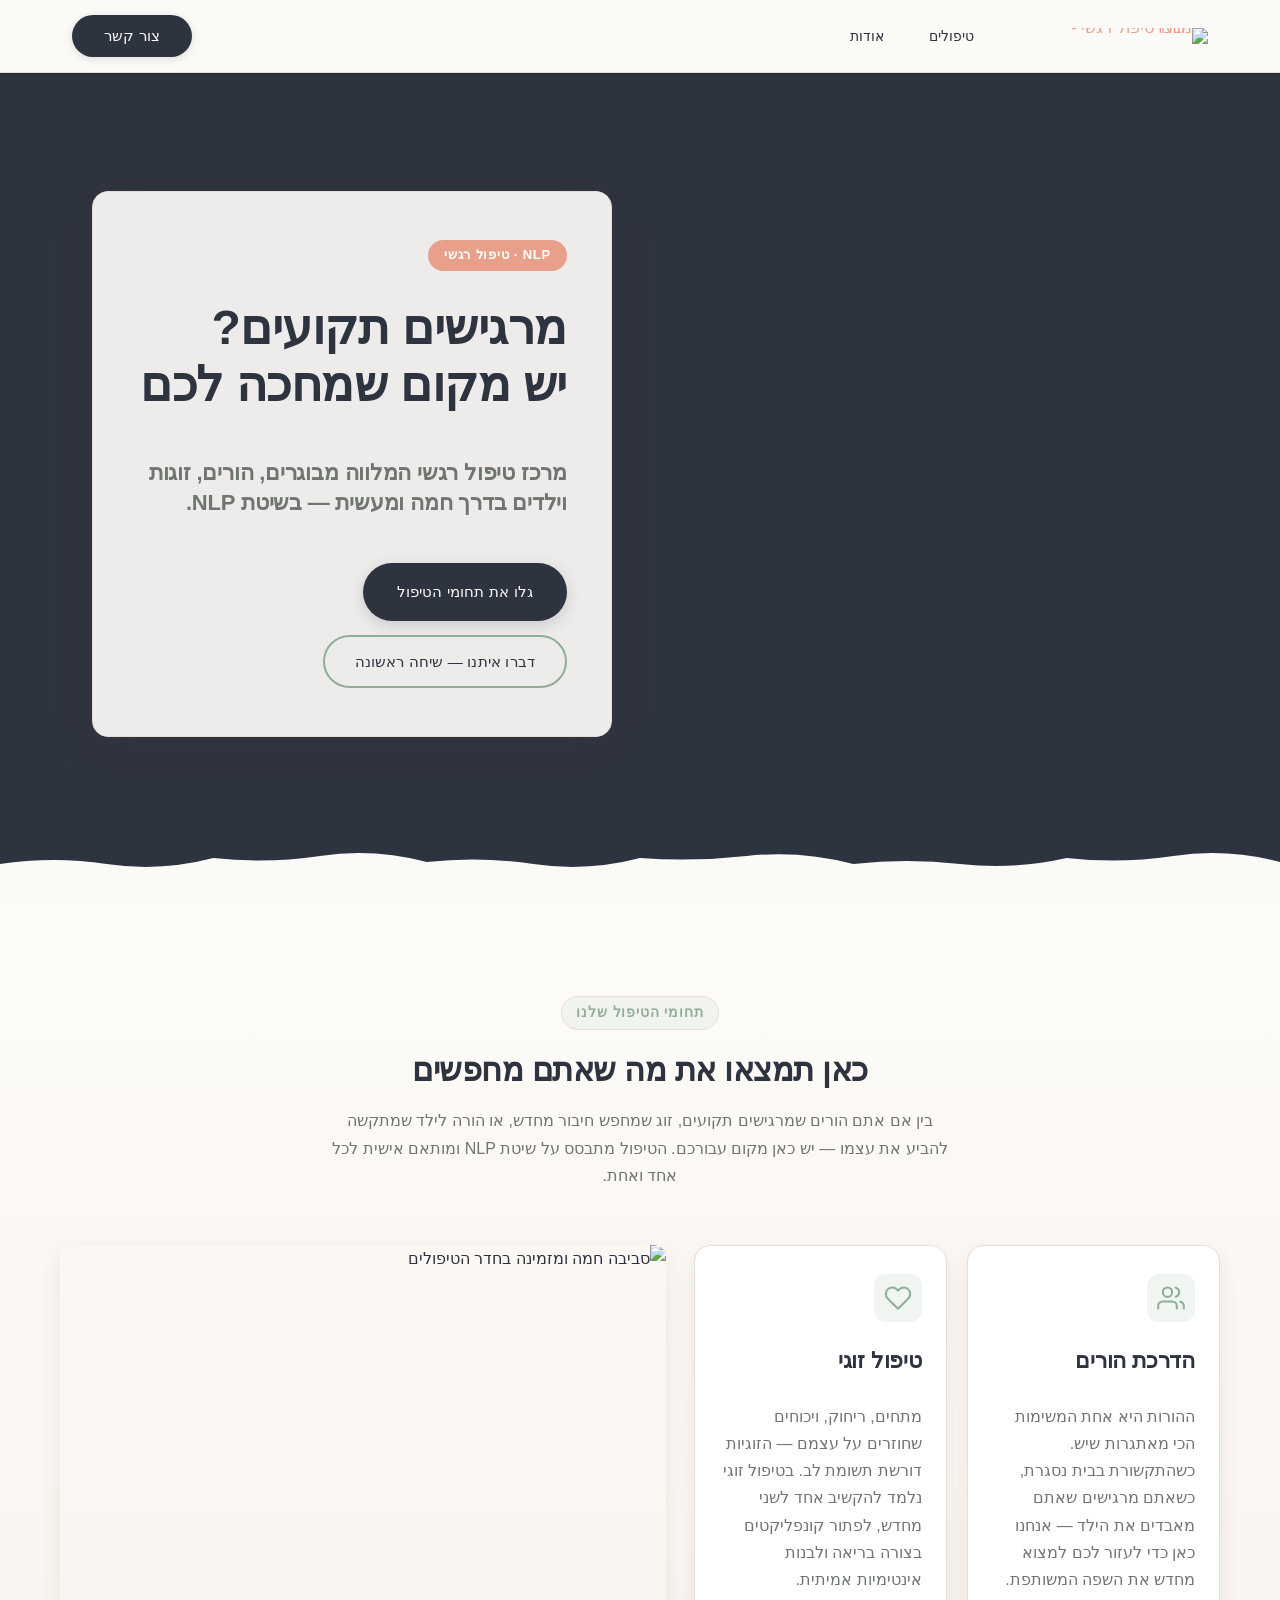
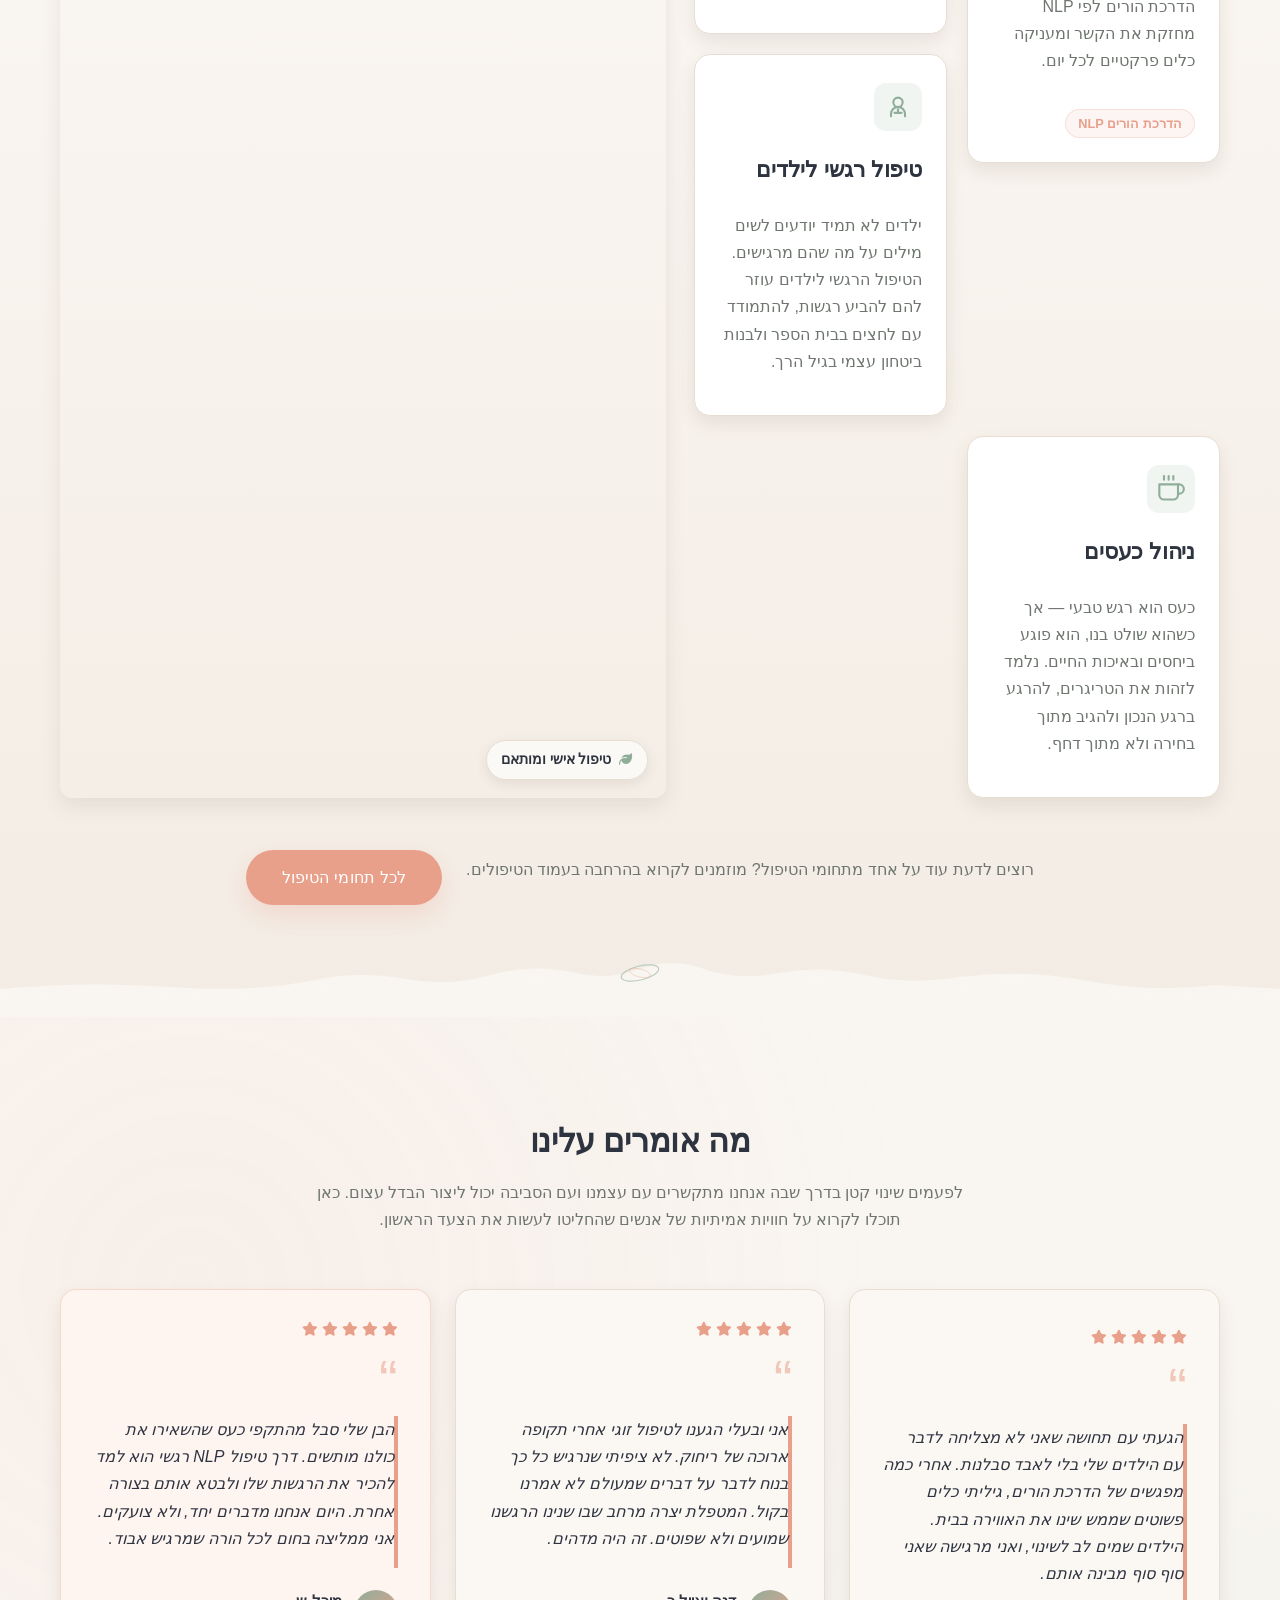
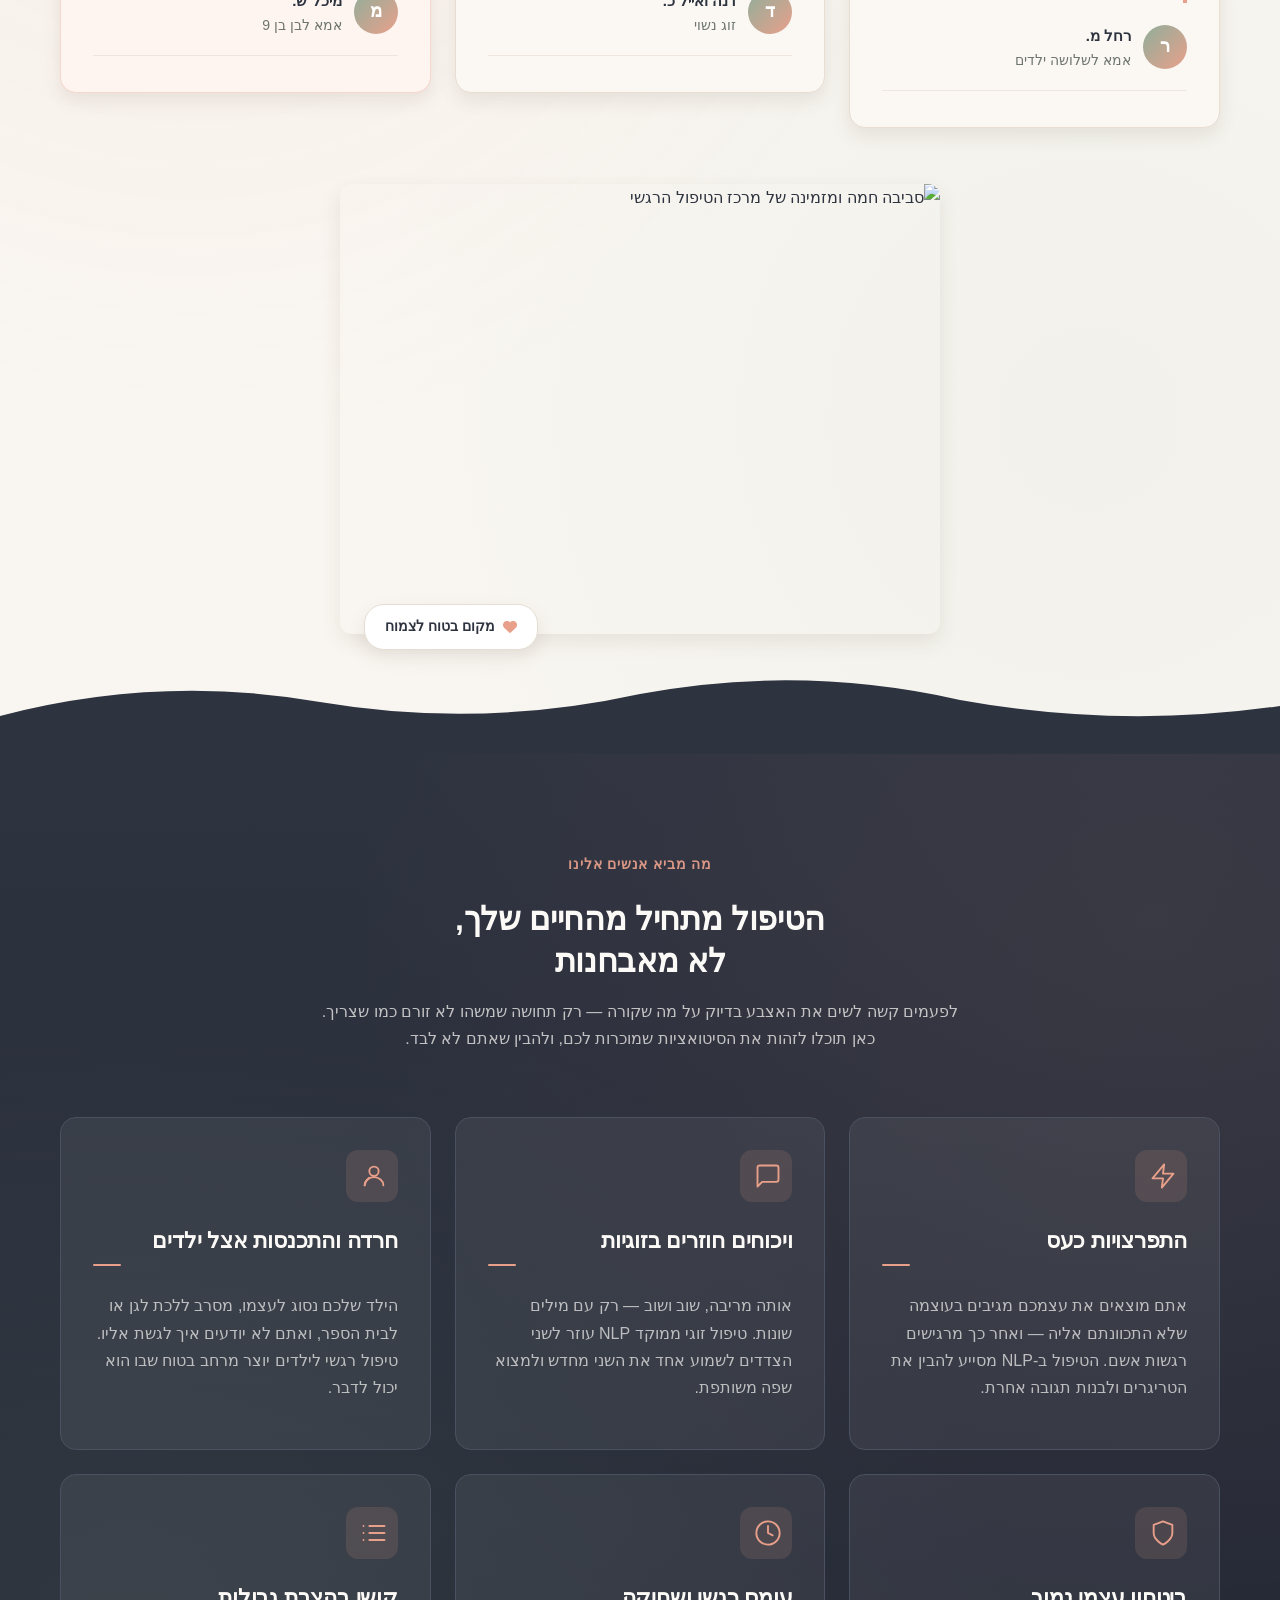
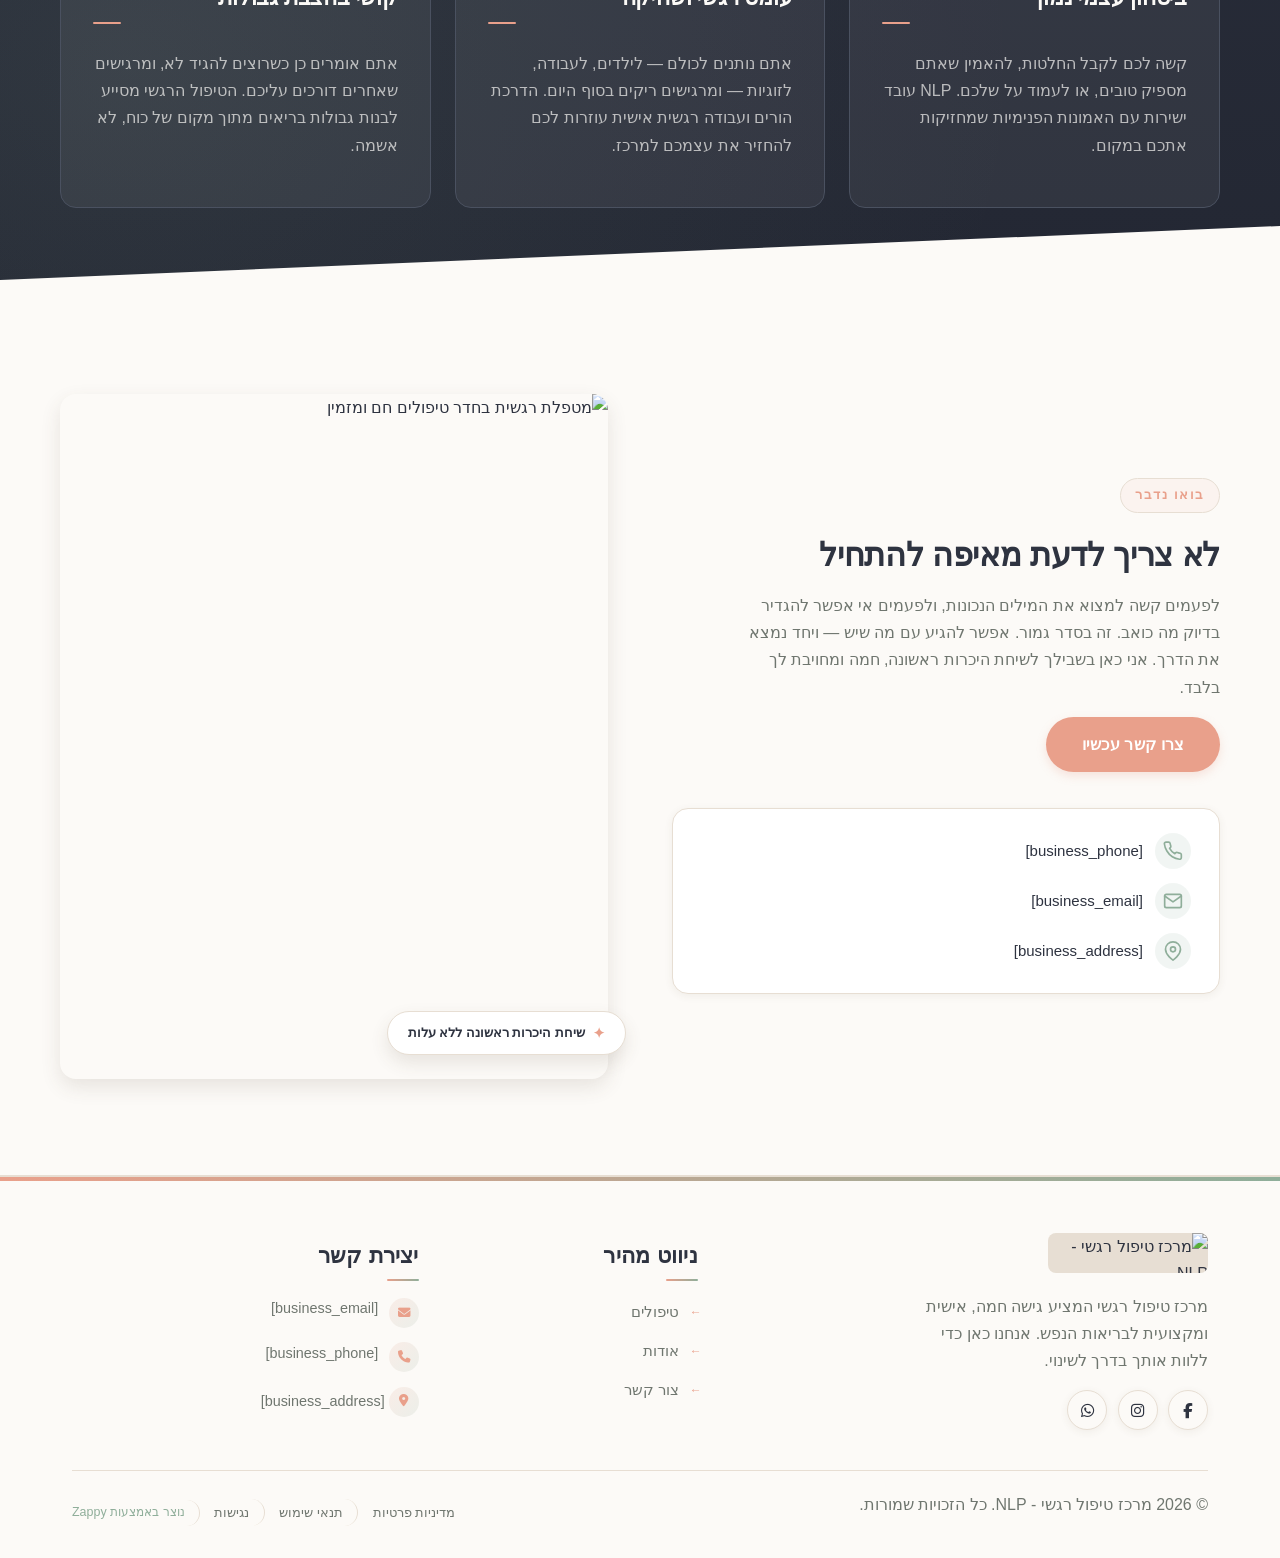
==== index.html @ 0bf0eb17 "Background sync: Progressive GitHub Sync" ====
<!DOCTYPE html>
<html lang="he" dir="rtl">
<head>
    <meta charset="UTF-8">
    <meta name="viewport" content="width=device-width, initial-scale=1.0">
    <meta name="robots" content="index, follow">
    <title>גלו שינוי אמיתי עם הדרכת הורים — מרכז טיפול רגשי - NLP</title>
    <meta name="description" content="מרכז טיפול רגשי חם ותומך המתמחה ב-NLP. הדרכת הורים, טיפול זוגי, טיפול רגשי לילדים וניהול כעסים — במקום בטוח שבו השינוי מתחיל. קבעו פגישה היום.">
    <meta name="keywords" content="הדרכת הורים, טיפול NLP רגשי, מטפלת רגשית, טיפול רגשי לילדים, בריאות הנפש">
    
    <!-- Favicons -->
    <link rel="icon" type="image/x-icon" href="/assets/favicon.ico">
    <link rel="icon" type="image/png" sizes="16x16" href="/assets/favicon-16x16.png">
    <link rel="icon" type="image/png" sizes="32x32" href="/assets/favicon-32x32.png">
    <link rel="icon" type="image/png" sizes="48x48" href="/assets/favicon-48x48.png">
    <link rel="icon" type="image/png" sizes="192x192" href="/assets/favicon-192x192.png">
    <link rel="icon" type="image/png" sizes="512x512" href="/assets/favicon-512x512.png">
    <link rel="apple-touch-icon" href="/assets/apple-touch-icon.png">
    <!-- Zappy Analytics -->
<script>
(function() {
  'use strict';
  
  // Configuration
  var config = {
    websiteId: '4244375e-86ba-476b-a418-af18abb4c16c',
    apiUrl: 'https://api.zappy5.com/api/analytics/track',
    sessionDuration: 30 * 60 * 1000, // 30 minutes
    visitorDuration: 30 * 24 * 60 * 60 * 1000, // 30 days
    trackPageViews: true,
    trackClicks: true,
    trackFormSubmissions: true
  };
  
  // Generate or retrieve persistent visitor ID (30 days)
  function getVisitorId() {
    var visitorKey = 'zappy_visitor_' + config.websiteId;
    var visitor = null;
    
    try {
      visitor = localStorage.getItem(visitorKey);
      if (visitor) {
        var visitorData = JSON.parse(visitor);
        var now = Date.now();
        
        // Check if visitor ID is still valid (30 days)
        if (now - visitorData.created < config.visitorDuration) {
          // Update last seen timestamp
          visitorData.lastSeen = now;
          localStorage.setItem(visitorKey, JSON.stringify(visitorData));
          return visitorData.id;
        }
      }
    } catch (e) {
      console.warn('Zappy Analytics: LocalStorage not available');
    }
    
    // Generate new visitor ID
    var newVisitorId = 'zv_' + Date.now() + '_' + Math.random().toString(36).substr(2, 9);
    
    try {
      localStorage.setItem(visitorKey, JSON.stringify({
        id: newVisitorId,
        created: Date.now(),
        lastSeen: Date.now()
      }));
    } catch (e) {
      // Continue without local storage
    }
    
    return newVisitorId;
  }
  
  // Generate or retrieve session ID (30 minutes)
  function getSessionId() {
    var sessionKey = 'zappy_session_' + config.websiteId;
    var session = null;
    
    try {
      session = sessionStorage.getItem(sessionKey);
      if (session) {
        var sessionData = JSON.parse(session);
        var now = Date.now();
        
        // Check if session is still valid
        if (now - sessionData.timestamp < config.sessionDuration) {
          // Update timestamp
          sessionData.timestamp = now;
          sessionStorage.setItem(sessionKey, JSON.stringify(sessionData));
          return sessionData.id;
        }
      }
    } catch (e) {
      console.warn('Zappy Analytics: SessionStorage not available');
    }
    
    // Generate new session ID
    var newSessionId = 'zs_' + Date.now() + '_' + Math.random().toString(36).substr(2, 9);
    
    try {
      sessionStorage.setItem(sessionKey, JSON.stringify({
        id: newSessionId,
        timestamp: Date.now()
      }));
    } catch (e) {
      // Continue without session storage
    }
    
    return newSessionId;
  }
  
  var visitorId = getVisitorId();
  var sessionId = getSessionId();
  
  // Track an event
  function trackEvent(eventType, data) {
    data = data || {};
    
    var eventData = {
      website_id: config.websiteId,
      event_type: eventType,
      page_path: window.location.pathname,
      referrer: document.referrer || 'direct',
      visitor_id: visitorId,
      session_id: sessionId,
      metadata: data
    };
    
    // Use sendBeacon if available (better for page unload events)
    if (navigator.sendBeacon) {
      var blob = new Blob([JSON.stringify(eventData)], { type: 'application/json' });
      navigator.sendBeacon(config.apiUrl, blob);
    } else {
      // Fallback to fetch
      fetch(config.apiUrl, {
        method: 'POST',
        headers: {
          'Content-Type': 'application/json'
        },
        body: JSON.stringify(eventData),
        keepalive: true
      }).catch(function(error) {
        console.warn('Zappy Analytics: Failed to track event', error);
      });
    }
  }
  
  // Track page view
  if (config.trackPageViews) {
    trackEvent('pageview', {
      title: document.title,
      url: window.location.href
    });
  }
  
  // Track clicks on important elements
  if (config.trackClicks) {
    document.addEventListener('click', function(e) {
      var target = e.target;
      
      // Track button clicks (counted as actions)
      if (target.tagName === 'BUTTON' || target.closest('button')) {
        var button = target.tagName === 'BUTTON' ? target : target.closest('button');
        trackEvent('click', {
          element: 'button',
          text: button.textContent.trim().substring(0, 100),
          id: button.id || null,
          class: button.className || null
        });
      }
      
      // Track link clicks (navigation - not counted as actions)
      else if (target.tagName === 'A' || target.closest('a')) {
        var link = target.tagName === 'A' ? target : target.closest('a');
        trackEvent('navigation', {
          element: 'link',
          text: link.textContent.trim().substring(0, 100),
          href: link.href,
          external: link.hostname !== window.location.hostname
        });
      }
    }, true);
  }
  
  // Track form submissions
  if (config.trackFormSubmissions) {
    document.addEventListener('submit', function(e) {
      var form = e.target;
      
      trackEvent('form_submit', {
        form_id: form.id || null,
        form_name: form.name || null,
        form_action: form.action || null,
        form_method: form.method || 'GET'
      });
    }, true);
  }
  
  // Track time on page (send on page unload)
  var pageLoadTime = Date.now();
  
  window.addEventListener('beforeunload', function() {
    var timeOnPage = Math.floor((Date.now() - pageLoadTime) / 1000); // in seconds
    
    trackEvent('page_unload', {
      time_on_page: timeOnPage,
      page_path: window.location.pathname
    });
  });
  
  // Expose tracking function globally for custom events
  window.zappyAnalytics = {
    track: trackEvent,
    getVisitorId: function() { return visitorId; },
    getSessionId: function() { return sessionId; }
  };
  
})();
</script>
<!-- End Zappy Analytics -->
    <meta property="og:title" content="גלו שינוי אמיתי עם הדרכת הורים — מרכז טיפול רגשי - NLP">
  <meta property="og:description" content="מרכז טיפול רגשי חם ותומך המתמחה ב-NLP. הדרכת הורים, טיפול זוגי, טיפול רגשי לילדים וניהול כעסים — במקום בטוח שבו השינוי מתחיל. קבעו פגישה היום.">
  <meta property="og:type" content="website">
  <meta property="og:locale" content="he_IL">
  
  <meta name="twitter:card" content="summary_large_image">
  <meta name="twitter:title" content="גלו שינוי אמיתי עם הדרכת הורים — מרכז טיפול רגשי - NLP">
  <meta name="twitter:description" content="מרכז טיפול רגשי חם ותומך המתמחה ב-NLP. הדרכת הורים, טיפול זוגי, טיפול רגשי לילדים וניהול כעסים — במקום בטוח שבו השינוי מתחיל. קבעו פגישה היום.">
  
  <link rel="stylesheet" href="https://cdnjs.cloudflare.com/ajax/libs/font-awesome/6.4.0/css/all.min.css">

    <!-- Favicons -->
    <link rel="icon" type="image/x-icon" href="/assets/favicon.ico">
    <link rel="icon" type="image/png" sizes="16x16" href="/assets/favicon-16x16.png">
    <link rel="icon" type="image/png" sizes="32x32" href="/assets/favicon-32x32.png">
    <link rel="icon" type="image/png" sizes="48x48" href="/assets/favicon-48x48.png">
    <link rel="icon" type="image/png" sizes="192x192" href="/assets/favicon-192x192.png">
    <link rel="icon" type="image/png" sizes="512x512" href="/assets/favicon-512x512.png">
    <link rel="apple-touch-icon" href="/assets/apple-touch-icon.png">
    <!-- Cookie Consent -->
    <link rel="stylesheet" href="https://cdn.jsdelivr.net/npm/vanilla-cookieconsent@3/dist/cookieconsent.css">
    <script src="https://cdn.jsdelivr.net/npm/vanilla-cookieconsent@3/dist/cookieconsent.umd.js"></script>
    <!-- Mickidum Accessibility Toolbar -->
    <script src="https://cdn.jsdelivr.net/gh/mickidum/acc_toolbar/acctoolbar/acctoolbar.min.js"></script>
    <link rel="stylesheet" href="/styles.css">

    <style id="zappy-dropdown-submenu-styles">
      /* ========== DESKTOP DROPDOWN SUBMENU STYLES ========== */
      /* Base styles for dropdown submenus - parent must be positioned */
      .nav-menu li:has(.sub-menu), nav li:has(.sub-menu), .navbar li:has(.sub-menu), #navMenu li:has(.sub-menu) { position: relative; }
      /* Submenu base - hidden by default */
      .nav-menu .sub-menu, nav .sub-menu, .navbar .sub-menu, #navMenu .sub-menu { display: block !important; position: absolute !important; top: 100%; left: 0; min-width: 220px; background: white; border-radius: 8px; box-shadow: 0 8px 25px rgba(0,0,0,0.15); padding: 8px 0; opacity: 0; visibility: hidden; transform: translateY(10px); transition: all 0.3s ease; z-index: 1000; list-style: none; pointer-events: none; }
      /* CRITICAL: Desktop hover styles to show dropdown */
      .nav-menu li:hover > .sub-menu, nav li:hover > .sub-menu, .navbar li:hover > .sub-menu, #navMenu li:hover > .sub-menu { opacity: 1 !important; visibility: visible !important; transform: translateY(0) !important; pointer-events: auto !important; }
      /* Submenu item styling */
      .sub-menu li { list-style: none; margin: 0; padding: 0; }
      .sub-menu a { display: block !important; padding: 10px 16px !important; color: var(--text-dark, #333) !important; font-weight: 500; text-decoration: none; white-space: nowrap; transition: background-color 0.2s; }
      .sub-menu a:hover { background-color: #f5f5f5; }
      /* RTL (Hebrew/Arabic) dropdown positioning */
      [dir="rtl"] .nav-menu .sub-menu, [dir="rtl"] nav .sub-menu, [dir="rtl"] .navbar .sub-menu, html[lang="he"] .nav-menu .sub-menu, html[lang="he"] nav .sub-menu, html[lang="he"] .navbar .sub-menu, html[lang="ar"] .nav-menu .sub-menu, html[lang="ar"] nav .sub-menu, html[lang="ar"] .navbar .sub-menu { left: auto !important; right: 0 !important; }
      /* Hide empty dropdown menus */
      .sub-menu:empty, .sub-menu:not(:has(li:not(.zappy-hidden-menu-item))), .sub-menu:not(:has(li)) { display: none !important; opacity: 0 !important; visibility: hidden !important; pointer-events: none !important; }
      /* Desktop: show submenu on Menu Group hover */
      li:has(.menu-group-title):hover > .sub-menu { opacity: 1 !important; visibility: visible !important; transform: translateY(0) !important; pointer-events: auto !important; }
      /* Menu Group title styling */
      .nav-menu > li > .menu-group-title, #navMenu > li > .menu-group-title { display: inline-block; padding: 0.5rem 1rem; cursor: default; user-select: none; }
      
      /* ========== MOBILE SUBMENU STYLES ========== */
      @media (max-width: 768px) {
        .nav-menu .sub-menu, nav .sub-menu, .navbar .sub-menu, #navMenu .sub-menu { position: static !important; transform: none !important; box-shadow: none !important; background: transparent !important; max-height: 0; overflow: hidden; opacity: 0; visibility: hidden; transition: max-height 0.3s ease, opacity 0.3s ease; padding: 0 !important; border-radius: 0 !important; }
        .sub-menu.mobile-expanded { max-height: 500px !important; opacity: 1 !important; visibility: visible !important; padding: 8px 0 8px 16px !important; }
        [dir="rtl"] .sub-menu.mobile-expanded, html[lang="he"] .sub-menu.mobile-expanded { padding: 8px 16px 8px 0 !important; }
        /* Disable hover behavior on mobile */
        .nav-menu li:hover > .sub-menu, nav li:hover > .sub-menu, .navbar li:hover > .sub-menu, #navMenu li:hover > .sub-menu { opacity: 0; visibility: hidden; pointer-events: none; }
        .nav-menu li > .sub-menu.mobile-expanded, nav li > .sub-menu.mobile-expanded, .navbar li > .sub-menu.mobile-expanded, #navMenu li > .sub-menu.mobile-expanded { opacity: 1 !important; visibility: visible !important; pointer-events: auto !important; }
        .nav-menu li:has(.sub-menu), nav li:has(.sub-menu), .navbar li:has(.sub-menu), #navMenu li:has(.sub-menu) { display: flex !important; flex-wrap: wrap !important; align-items: center !important; position: relative !important; min-height: 44px !important; }
        .nav-menu li:has(.sub-menu) > a, nav li:has(.sub-menu) > a, .navbar li:has(.sub-menu) > a, #navMenu li:has(.sub-menu) > a { flex: 1 !important; min-width: 0 !important; }
        .nav-menu li:has(.sub-menu) > .menu-group-title, nav li:has(.sub-menu) > .menu-group-title, .navbar li:has(.sub-menu) > .menu-group-title, #navMenu li:has(.sub-menu) > .menu-group-title { flex: 1 !important; min-width: 0 !important; padding: 0 !important; line-height: inherit !important; }
        .nav-menu li:has(.sub-menu) > .sub-menu, nav li:has(.sub-menu) > .sub-menu, .navbar li:has(.sub-menu) > .sub-menu, #navMenu li:has(.sub-menu) > .sub-menu { flex-basis: 100% !important; width: 100% !important; }
        .nav-menu li:has(.sub-menu) > a [class*="chevron"], .nav-menu li:has(.sub-menu) > a [class*="arrow"], .nav-menu li:has(.sub-menu) > a .fa-chevron-down, .nav-menu li:has(.sub-menu) > a .fa-angle-down, nav li:has(.sub-menu) > a [class*="chevron"], nav li:has(.sub-menu) > a [class*="arrow"], #navMenu li:has(.sub-menu) > a [class*="chevron"], #navMenu li:has(.sub-menu) > a [class*="arrow"] { display: none !important; visibility: hidden !important; }
        .mobile-submenu-toggle { display: flex !important; align-items: center !important; justify-content: center !important; width: 44px !important; height: auto !important; background: transparent !important; border: none !important; cursor: pointer !important; color: var(--text-dark) !important; position: static !important; flex-shrink: 0 !important; align-self: stretch !important; z-index: 2 !important; padding: 0 !important; margin: 0 !important; }
        .mobile-submenu-toggle::after { content: '' !important; width: 0 !important; height: 0 !important; border-left: 6px solid transparent !important; border-right: 6px solid transparent !important; border-top: 7px solid currentColor !important; transition: transform 0.3s ease !important; }
        .mobile-submenu-toggle.expanded::after { transform: rotate(180deg) !important; }
        .sub-menu a { padding: 10px 0 !important; display: block !important; color: var(--text-dark) !important; }
        .navbar .sub-menu li a, nav.navbar .sub-menu li a, .zappy-products-dropdown .sub-menu a { color: var(--text-dark) !important; }
      }
      @media (min-width: 769px) { .mobile-submenu-toggle { display: none !important; } }
    </style>

    <style id="mobile-lang-menu-deployed-css">
    @media (max-width: 768px) {
      .lang-switcher,
      .nav-cta-container .lang-switcher,
      .nav-container .lang-switcher,
      .navbar .lang-switcher,
      .navbar .nav-cta-container .lang-switcher,
      .nav-icons-left .lang-switcher,
      .nav-ecommerce-icons .lang-switcher { display: none !important; }
      .mobile-lang-menu { width: 100%; border-top: 1px solid rgba(128,128,128,0.2); padding: 8px 0 0 0; margin-top: 8px; }
      .mobile-lang-toggle { display: flex !important; align-items: center; justify-content: space-between; width: 100%; padding: 12px 16px; background: none; border: none; cursor: pointer; font-size: 15px; color: inherit; font-family: inherit; }
      .mobile-lang-toggle::after { content: ''; display: inline-block; width: 8px; height: 8px; border-right: 2px solid currentColor; border-bottom: 2px solid currentColor; transform: rotate(45deg); transition: transform 0.3s ease; margin-left: 8px; }
      .mobile-lang-toggle.expanded::after { transform: rotate(-135deg); }
      .mobile-lang-options { max-height: 0; overflow: hidden; transition: max-height 0.3s ease; }
      .mobile-lang-options.expanded { max-height: 300px; }
      .mobile-lang-option { display: flex !important; align-items: center; gap: 10px; padding: 10px 24px; text-decoration: none; color: inherit; font-size: 14px; font-family: inherit; }
      .mobile-lang-option:hover { background: rgba(128,128,128,0.1); }
      .mobile-lang-option.active { font-weight: 600; opacity: 0.7; pointer-events: none; }
      .mobile-lang-option img { width: 20px; height: 20px; border-radius: 50%; }
    }
    @media (min-width: 769px) {
      .mobile-lang-menu { display: none !important; }
    }
    </style>

    <style id="zappy-widget-visibility">
      #mic-access-tool-general-button, .mic-access-tool-general-button,
      #mic-init-access-tool .mic-access-tool-general-button, #mic-init-access-tool #mic-access-tool-general-button,
      ._access-icon, #mic-access-tool-box, .mic-access-tool-box,
      #mic-init-access-tool #mic-access-tool-box, div[id*="mic-access-tool-box"], ._access-menu {
        display: none !important; visibility: hidden !important; opacity: 0 !important; pointer-events: none !important;
      }
    </style>
</head>
<body>

  <nav class="navbar" dir="rtl">
  <button class="mobile-toggle" id="mobileToggle" aria-label="Menu">
    <svg class="hamburger-icon" width="24" height="24" viewBox="0 0 24 24" fill="none">
      <path d="M3 12h18M3 6h18M3 18h18" stroke="currentColor" stroke-width="2" stroke-linecap="round"></path>
    </svg>
    <svg class="close-icon" width="24" height="24" viewBox="0 0 24 24" fill="none" style="display: none;">
      <path d="M18 6L6 18M6 6l12 12" stroke="currentColor" stroke-width="2" stroke-linecap="round"></path>
    </svg>
  </button>

  <button class="phone-header-btn" data-phone="[business_phone]" aria-label="Call">
    <svg width="20" height="20" viewBox="0 0 24 24" fill="currentColor">
      <path d="M22 16.92v3a2 2 0 0 1-2.18 2 19.79 19.79 0 0 1-8.63-3.07 19.5 19.5 0 0 1-6-6 19.79 19.79 0 0 1-3.07-8.67A2 2 0 0 1 4.11 2h3a2 2 0 0 1 2 1.72 12.84 12.84 0 0 0 .7 2.81 2 2 0 0 1-.45 2.11L8.09 9.91a16 16 0 0 0 6 6l1.27-1.27a2 2 0 0 1 2.11-.45 12.84 12.84 0 0 0 2.81.7A2 2 0 0 1 22 16.92z"></path>
    </svg>
  </button>

  <div class="nav-container">
    <div class="nav-right-group"><div class="nav-brand">
      <a href="/" class="logo-link">
        <img src="/assets/business-logo.webp" alt="מרכז טיפול רגשי - NLP" class="logo">
      </a>
    </div><ul class="nav-menu" id="navMenu"><li><a href="/treatments">טיפולים</a></li><li><a href="/about">אודות</a></li></ul></div>

    

    <div class="nav-cta-container">
      <a href="/contact" class="nav-cta-btn">צור קשר</a>
    </div>
  </div>
</nav>
<script>

// Navbar Mobile Menu Toggle and Contrast Fix
(function() {
  // Use 'load' event instead of 'DOMContentLoaded' to ensure we run AFTER all other scripts
  window.addEventListener('load', function() {
    
    // FIX MOBILE BUTTON CONTRAST
    // Detect navbar background color and apply contrasting color to mobile buttons
    const navbar = document.querySelector('.navbar, nav, header');
    if (!navbar) {
      console.log('[Navbar] Navbar element not found');
      return;
    }
    
    // DECLARE VARIABLES EARLY to avoid Temporal Dead Zone errors
    // These are used in multiple places below
    let mobileToggle = document.getElementById('mobileToggle') ||
                       document.querySelector('.mobile-toggle') ||
                       document.querySelector('.hamburger') ||
                       document.querySelector('.hamburger-menu') ||
                       document.querySelector('.menu-toggle') ||
                       document.querySelector('.burger-menu') ||
                       document.querySelector('[aria-label="Menu"]') ||
                       document.querySelector('[aria-label="תפריט"]');
    
    const phoneBtn = document.querySelector('.phone-header-btn');
    
    const computedStyle = window.getComputedStyle(navbar);
    let bgColor = computedStyle.backgroundColor;
    
    console.log('[Navbar] Initial navbar background:', bgColor);
    
    // Check if background is transparent or rgba with 0 alpha
    const isTransparent = bgColor === 'transparent' || 
                         bgColor === 'rgba(0, 0, 0, 0)' ||
                         (bgColor.startsWith('rgba') && bgColor.includes(', 0)'));
    
    if (isTransparent) {
      // Check for background-image or gradient
      const bgImage = computedStyle.backgroundImage;
      if (bgImage && bgImage !== 'none') {
        console.log('[Navbar] Navbar has background image/gradient, using dark text');
        bgColor = 'rgb(240, 240, 240)'; // Assume light background
      } else {
        // Transparent navbar - check body background
        const bodyBg = window.getComputedStyle(document.body).backgroundColor;
        console.log('[Navbar] Navbar transparent, using body background:', bodyBg);
        bgColor = bodyBg;
      }
    }
    
    // Calculate luminance to determine if background is light or dark
    const rgb = bgColor.match(/\d+/g);
    if (rgb && rgb.length >= 3) {
      const r = parseInt(rgb[0]);
      const g = parseInt(rgb[1]);
      const b = parseInt(rgb[2]);
      const luminance = (0.299 * r + 0.587 * g + 0.114 * b) / 255;
      
      // Mobile button colors are set by Claude's AI-generated CSS (same as .nav-menu a)
      // No dynamic color overrides needed - colors come from the generated navbar CSS
      console.log('[Navbar] Mobile button colors preserved from Claude CSS (luminance:', luminance.toFixed(2) + ')');
      
      // FIX ICON SIZES - Ensure SVGs are properly sized and visible
      // INJECT CRITICAL CSS TO OVERRIDE ANY CONFLICTING RULES
      const criticalCSS = document.createElement('style');
      criticalCSS.id = 'zappy-mobile-nav-fix';
      const htmlLang = document.documentElement.lang || 'en';
      const htmlDir = document.documentElement.dir || 'ltr';
      // Check both dir attribute AND lang for RTL detection
      // dir="rtl" is the most reliable indicator
      const isRTL = htmlDir === 'rtl' || htmlLang === 'he' || htmlLang === 'ar';
      
      criticalCSS.textContent = `
        /* Hide mobile buttons on desktop, show only on mobile */
        @media (min-width: 769px) {
          .mobile-toggle,
          .phone-header-btn {
            display: none !important;
          }
        }
        
        /* Show and position mobile buttons correctly on mobile */
        @media (max-width: 768px) {
          .mobile-toggle,
          .phone-header-btn {
            position: absolute !important;
            top: 50% !important;
            transform: translateY(-50%) !important;
            z-index: 1001 !important;
            display: flex !important;
            align-items: center !important;
            justify-content: center !important;
            width: 36px !important;
            height: 36px !important;
            border-radius: 50% !important;
            border: none !important;
            cursor: pointer !important;
            padding: 6px !important;
            background: none !important;
            color: var(--nav-text, var(--text-dark)) !important;
          }
          
          /* LTR positioning (default): hamburger LEFT, phone RIGHT */
          html:not([dir="rtl"]):not([lang="he"]):not([lang="ar"]) .mobile-toggle,
          html[dir="ltr"] .mobile-toggle {
            left: 12px !important;
            right: auto !important;
          }
          html:not([dir="rtl"]):not([lang="he"]):not([lang="ar"]) .phone-header-btn,
          html[dir="ltr"] .phone-header-btn {
            right: 12px !important;
            left: auto !important;
          }
          
          /* RTL positioning: hamburger RIGHT, phone LEFT */
          html[dir="rtl"] .mobile-toggle,
          html[lang="he"] .mobile-toggle,
          html[lang="ar"] .mobile-toggle {
            right: 12px !important;
            left: auto !important;
          }
          html[dir="rtl"] .phone-header-btn,
          html[lang="he"] .phone-header-btn,
          html[lang="ar"] .phone-header-btn {
            left: 12px !important;
            right: auto !important;
          }
          
          /* CRITICAL: Ensure nav-container has min-height on mobile */
          /* All children are positioned absolutely/fixed on mobile, so height:auto collapses to 0 */
          .nav-container {
            min-height: 70px !important;
            position: relative !important;
          }
          
          /* Ensure SVG icons are properly sized and inherit color */
          .mobile-toggle svg,
          .phone-header-btn svg {
            width: 24px !important;
            height: 24px !important;
            /* Don't force display - let JavaScript control hamburger/close toggle */
          }
          
          /* Reset nav-cta-container on mobile - remove desktop box-shadow/padding */
          /* that creates a visible ghost box when CTA button is hidden */
          .nav-cta-container {
            box-shadow: none !important;
            padding: 0 !important;
          }
          
          /* Hide nav-cta-container entirely on mobile when there's no lang-switcher */
          /* (only the CTA button is inside, and it's hidden on mobile) */
          .nav-cta-container:not(:has(.lang-switcher)) {
            display: none !important;
          }
          
          /* CRITICAL: Prevent hero image fade gradient from bleeding over headline text */
          /* The .image-fade-gradient has bottom: -30px (extends below parent) */
          /* On mobile stacked layout, this overlaps the h1 text below the image */
          .hero-image-column {
            overflow: hidden !important;
          }
          .image-fade-gradient {
            bottom: 0 !important;
          }
          
          /* Hide desktop language switcher on mobile - hamburger menu handles it */
          /* High specificity to override stored CSS */
          .lang-switcher,
          .nav-cta-container .lang-switcher,
          .nav-container .lang-switcher,
          .navbar .lang-switcher,
          .navbar .nav-cta-container .lang-switcher {
            display: none !important;
          }
        }
      `;
      
      // Remove existing fix if present and inject new one
      const existing = document.getElementById('zappy-mobile-nav-fix');
      if (existing) existing.remove();
      document.head.appendChild(criticalCSS);
      
      console.log('[Navbar] Critical CSS injected for mobile nav positioning');
      
      // ONLY apply inline positioning styles on mobile viewport
      // On desktop, the CSS handles hiding these buttons with display: none
      // Inline styles were breaking desktop layout by overriding CSS
      const isMobileViewport = window.innerWidth <= 768;
      
      if (mobileToggle) {
        // Icon sizing applies to all viewports for consistency
        const hamburgerIcon = mobileToggle.querySelector('.hamburger-icon');
        const closeIcon = mobileToggle.querySelector('.close-icon');
        
        if (hamburgerIcon) {
          hamburgerIcon.style.setProperty('width', '24px', 'important');
          hamburgerIcon.style.setProperty('height', '24px', 'important');
          hamburgerIcon.style.setProperty('display', 'block', 'important'); // Show hamburger by default
        }
        if (closeIcon) {
          closeIcon.style.setProperty('width', '24px', 'important');
          closeIcon.style.setProperty('height', '24px', 'important');
          closeIcon.style.setProperty('display', 'none', 'important'); // Hide close icon by default
        }
        
        // ONLY set positioning inline styles on mobile
        if (isMobileViewport) {
          mobileToggle.style.setProperty('position', 'absolute', 'important');
          mobileToggle.style.setProperty('top', '50%', 'important');
          mobileToggle.style.setProperty('transform', 'translateY(-50%)', 'important');
          mobileToggle.style.setProperty('z-index', '1001', 'important');
          
          // Clear any inline left/right so CSS can take over based on html[dir]
          mobileToggle.style.removeProperty('left');
          mobileToggle.style.removeProperty('right');
          
          console.log('[Navbar] Mobile toggle positioning applied (mobile viewport)');
        } else {
          // On desktop, clear any positioning styles to let CSS handle it
          mobileToggle.style.removeProperty('position');
          mobileToggle.style.removeProperty('top');
          mobileToggle.style.removeProperty('transform');
          mobileToggle.style.removeProperty('z-index');
          mobileToggle.style.removeProperty('left');
          mobileToggle.style.removeProperty('right');
          console.log('[Navbar] Desktop viewport - cleared mobile toggle inline positioning');
        }
      }
      
      if (phoneBtn) {
        // Icon sizing applies to all viewports
        const phoneIcon = phoneBtn.querySelector('svg');
        if (phoneIcon) {
          phoneIcon.style.width = '24px';
          phoneIcon.style.height = '24px';
          phoneIcon.setAttribute('width', '24');
          phoneIcon.setAttribute('height', '24');
        }
        
        // ONLY set positioning inline styles on mobile
        if (isMobileViewport) {
          phoneBtn.style.setProperty('position', 'absolute', 'important');
          phoneBtn.style.setProperty('top', '50%', 'important');
          phoneBtn.style.setProperty('transform', 'translateY(-50%)', 'important');
          phoneBtn.style.setProperty('z-index', '1001', 'important');
          
          // Clear any inline left/right so CSS can take over based on html[dir]
          phoneBtn.style.removeProperty('left');
          phoneBtn.style.removeProperty('right');
          
          console.log('[Navbar] Phone button positioning applied (mobile viewport)');
        } else {
          // On desktop, clear any positioning styles to let CSS handle it
          phoneBtn.style.removeProperty('position');
          phoneBtn.style.removeProperty('top');
          phoneBtn.style.removeProperty('transform');
          phoneBtn.style.removeProperty('z-index');
          phoneBtn.style.removeProperty('left');
          phoneBtn.style.removeProperty('right');
          console.log('[Navbar] Desktop viewport - cleared phone button inline positioning');
        }
      }
    } else {
      console.log('[Navbar] Could not parse background color:', bgColor);
    }
    
    // MOBILE MENU TOGGLE
    // Re-query in case DOM changed (mobileToggle already declared at top of function)
    mobileToggle = document.getElementById('mobileToggle') ||
                   document.querySelector('.mobile-toggle') ||
                   document.querySelector('.hamburger') ||
                   document.querySelector('.hamburger-menu') ||
                   document.querySelector('.menu-toggle') ||
                   document.querySelector('.burger-menu') ||
                   document.querySelector('[aria-label="Menu"]') ||
                   document.querySelector('[aria-label="תפריט"]');
    
    // EXPANDED SEARCH: Find nav menu by ID or class
    const navMenu = document.getElementById('navMenu') ||
                  document.querySelector('.nav-menu') ||
                  document.querySelector('.nav-links') ||
                  document.querySelector('nav ul:not(.submenu)');
    
    if (!mobileToggle || !navMenu) {
      console.log('[Navbar] Mobile toggle or menu not found:', { toggle: !!mobileToggle, menu: !!navMenu });
      return;
    }
    
    // Ensure navMenu has ID for CSS targeting
    if (!navMenu.id) {
      navMenu.id = 'navMenu';
    }
    
    console.log('[Navbar] Initializing mobile menu...');
    
    // Remove any existing event listeners by cloning the button
    const newToggle = mobileToggle.cloneNode(true);
    mobileToggle.parentNode.replaceChild(newToggle, mobileToggle);
    
    // Toggle menu on button click - use newToggle now
    newToggle.addEventListener('click', function(e) {
      e.preventDefault();
      e.stopPropagation();
      
      const hamburgerIcon = this.querySelector('.hamburger-icon');
      const closeIcon = this.querySelector('.close-icon');
      const isActive = navMenu.classList.contains('active');
      
      if (isActive) {
        // Close menu
        navMenu.classList.remove('active');
        if (hamburgerIcon) hamburgerIcon.style.setProperty('display', 'block', 'important');
        if (closeIcon) closeIcon.style.setProperty('display', 'none', 'important');
        document.body.style.overflow = '';
        console.log('[Navbar] Menu closed');
      } else {
        // Open menu
        navMenu.classList.add('active');
        if (hamburgerIcon) hamburgerIcon.style.setProperty('display', 'none', 'important');
        if (closeIcon) closeIcon.style.setProperty('display', 'block', 'important');
        document.body.style.overflow = 'hidden';
        console.log('[Navbar] Menu opened');
      }
    });
    
    // Close menu when clicking nav links (but NOT dropdown toggles)
    const navLinks = navMenu.querySelectorAll('a');
    navLinks.forEach(function(link) {
      link.addEventListener('click', function() {
        // Don't close if it's a dropdown child (unless it's a real navigation link)
        if (this.getAttribute('href') === '#') return;
        
        const hamburgerIcon = newToggle.querySelector('.hamburger-icon');
        const closeIcon = newToggle.querySelector('.close-icon');
        
        navMenu.classList.remove('active');
        if (hamburgerIcon) hamburgerIcon.style.setProperty('display', 'block', 'important');
        if (closeIcon) closeIcon.style.setProperty('display', 'none', 'important');
        document.body.style.overflow = '';
        console.log('[Navbar] Menu closed (link clicked)');
      });
    });
    
    // DROPDOWN MENU TOGGLE (for mobile and touch devices)
    var dropdownToggles = navMenu.querySelectorAll('.dropdown-toggle');
    dropdownToggles.forEach(function(toggle) {
      toggle.addEventListener('click', function(e) {
        e.preventDefault();
        e.stopPropagation();
        var parent = this.closest('.nav-dropdown');
        if (!parent) return;
        
        // Close other open dropdowns at the same level
        var siblings = parent.parentNode.querySelectorAll('.nav-dropdown.open');
        siblings.forEach(function(sib) {
          if (sib !== parent) sib.classList.remove('open');
        });
        
        parent.classList.toggle('open');
        console.log('[Navbar] Dropdown toggled:', parent.classList.contains('open') ? 'open' : 'closed');
      });
    });
    
    // Close dropdowns when clicking outside
    document.addEventListener('click', function(e) {
      if (!e.target.closest('.nav-dropdown')) {
        var openDropdowns = document.querySelectorAll('.nav-dropdown.open');
        openDropdowns.forEach(function(dd) { dd.classList.remove('open'); });
      }
    });
    
    console.log('[Navbar] Dropdown handlers initialized for ' + dropdownToggles.length + ' dropdowns');
    
    // Phone button functionality (phoneBtn already declared at top of function)
    if (phoneBtn) {
      phoneBtn.addEventListener('click', function() {
        // Get phone number from placeholder in page or use default
        const phoneLinks = document.querySelectorAll('a[href^="tel:"]');
        const phoneNumber = phoneLinks.length > 0 
          ? phoneLinks[0].getAttribute('href').replace('tel:', '')
          : '[business_phone]';
        
        window.location.href = 'tel:' + phoneNumber;
        console.log('[Navbar] Phone button clicked');
      });
    }
    
    console.log('[Navbar] Mobile menu initialized successfully');
    
    // === WHATSAPP BUTTON VISIBILITY FIX ===
    // Ensure WhatsApp floating button is hidden on desktop and visible on mobile
    // IMPORTANT: Only target the floating button by its class, NOT generic wa.me links
    const handleWhatsAppVisibility = function() {
      const whatsappBtn = document.querySelector('.whatsapp-float');
      if (whatsappBtn) {
        const isDesktop = window.innerWidth >= 769;
        if (isDesktop) {
          whatsappBtn.style.setProperty('display', 'none', 'important');
          whatsappBtn.style.setProperty('visibility', 'hidden', 'important');
          whatsappBtn.style.setProperty('opacity', '0', 'important');
          whatsappBtn.style.setProperty('pointer-events', 'none', 'important');
          console.log('[WhatsApp] Button hidden on desktop');
        } else {
          whatsappBtn.style.removeProperty('display');
          whatsappBtn.style.removeProperty('visibility');
          whatsappBtn.style.removeProperty('opacity');
          whatsappBtn.style.removeProperty('pointer-events');
          console.log('[WhatsApp] Button visible on mobile');
        }
      }
    };
    
    // Run on load
    handleWhatsAppVisibility();
    
    // Run on resize with debouncing
    let resizeTimer;
    window.addEventListener('resize', function() {
      clearTimeout(resizeTimer);
      resizeTimer = setTimeout(handleWhatsAppVisibility, 100);
    });
  });
})();

</script>
  
  <main>
    <section class="index-hero-section" data-layout-spec="בית-hero" dir="rtl" data-hero-type="fullscreen-scrim">
  <!-- Background image layer -->
  <div class="index-hero-bg">
    <img data-hero-bg="true" data-placeholder="index-hero-image-1" data-context="A warm, naturally lit therapy room or calm human moment: a gentle counselor sitting across from a client in a cozy, sunlit room with soft furnishings, plants, and warm neutral tones. The atmosphere feels safe, private, and non-clinical — like a welcoming home office rather than a medical setting. Soft light streams through sheer curtains. The mood is peaceful, hopeful, and emotionally supportive. No text overlays." width="1200" height="700" src="/assets/site-index-hero-image-1.webp" alt="סביבת טיפול רגשית חמה ומזמינה">
  </div>

  <!-- Scrim overlay for legibility -->
  <div class="index-hero-scrim" aria-hidden="true"></div>

  <!-- Frosted content card -->
  <div class="index-hero-container">
    <div class="index-hero-card">
      <span class="index-hero-badge">NLP · טיפול רגשי</span>
      <h1 class="index-hero-h1">מרגישים תקועים?<br>יש מקום שמחכה לכם</h1>
      <h3 class="index-hero-subtitle">מרכז טיפול רגשי המלווה מבוגרים, הורים, זוגות וילדים בדרך חמה ומעשית — בשיטת NLP.</h3>
      <div class="index-hero-ctas">
        <a href="#treatments" class="index-hero-btn-primary">גלו את תחומי הטיפול</a>
        <a href="#contact" class="index-hero-btn-secondary">דברו איתנו — שיחה ראשונה</a>
      </div>
    </div>
  </div>

  <!-- Bottom torn-paper divider transitioning to next light section -->
  <div class="index-hero-divider-wrapper">
    <svg data-no-icon-edit="true" aria-hidden="true" viewBox="0 0 1440 80" preserveAspectRatio="none" xmlns="http://www.w3.org/2000/svg">
      <path d="M0,80 L0,44 Q60,36 120,44 T240,38 Q300,44 360,36 T480,42 Q540,36 600,44 T720,38 Q780,42 840,36 T960,44 Q1020,38 1080,44 T1200,38 Q1260,44 1320,36 T1440,42 L1440,80 Z" fill="#FCFAF7"></path>
    </svg>
  </div>
</section>

<section class="index-services-section" data-layout-spec="בית-services" dir="rtl">
  <div class="index-services-container">

    <!-- Section Intro -->
    <div class="index-services-intro">
      <span class="index-services-label">תחומי הטיפול שלנו</span>
      <h2 class="index-services-heading">כאן תמצאו את מה שאתם מחפשים</h2>
      <p class="index-services-subtext">בין אם אתם הורים שמרגישים תקועים, זוג שמחפש חיבור מחדש, או הורה לילד שמתקשה להביע את עצמו — יש כאן מקום עבורכם. הטיפול מתבסס על שיטת NLP ומותאם אישית לכל אחד ואחת.</p>
    </div>

    <!-- Editorial Grid -->
    <div class="index-services-grid">

      <!-- Lifestyle Image Tile -->
      <div class="index-services-image-tile">
        <img data-placeholder="index-services-image-1" data-context="A warm, candid lifestyle photo for an emotional therapy NLP practice in Israel. A caring therapist sitting across from a parent and child in a softly lit, cozy therapy room with plants, warm lighting, and comfortable chairs. The mood is safe, nurturing and conversational — not clinical. Soft natural light, warm tones, genuine human connection visible." width="480" height="720" src="/assets/site-index-services-image-1.webp" alt="סביבה חמה ומזמינה בחדר הטיפולים" class="index-services-img">
        <div class="index-services-img-badge">
          <span class="index-services-badge-icon"><i class="fa fa-leaf"></i></span>
          <span>טיפול אישי ומותאם</span>
        </div>
      </div>

      <!-- Cards Grid 2x2 -->
      <div class="index-services-cards">

        <!-- Card 1: Parental Guidance (slightly taller) -->
        <article class="index-services-card index-services-card--tall">
          <div class="index-services-card-icon">
            <svg data-element-type="icon" data-icon-type="svg" xmlns="http://www.w3.org/2000/svg" width="28" height="28" viewBox="0 0 24 24" fill="none" stroke="currentColor" stroke-width="1.8" stroke-linecap="round" stroke-linejoin="round" aria-hidden="true"><path d="M17 21v-2a4 4 0 0 0-4-4H5a4 4 0 0 0-4 4v2"></path><circle cx="9" cy="7" r="4"></circle><path d="M23 21v-2a4 4 0 0 0-3-3.87"></path><path d="M16 3.13a4 4 0 0 1 0 7.75"></path></svg>
          </div>
          <div class="index-services-card-content">
            <h3>הדרכת הורים</h3>
            <p>ההורות היא אחת המשימות הכי מאתגרות שיש. כשהתקשורת בבית נסגרת, כשאתם מרגישים שאתם מאבדים את הילד — אנחנו כאן כדי לעזור לכם למצוא מחדש את השפה המשותפת. הדרכת הורים לפי NLP מחזקת את הקשר ומעניקה כלים פרקטיים לכל יום.</p>
            <span class="index-services-card-tag">הדרכת הורים NLP</span>
          </div>
        </article>

        <!-- Card 2: Couples Therapy -->
        <article class="index-services-card">
          <div class="index-services-card-icon">
            <svg data-element-type="icon" data-icon-type="svg" xmlns="http://www.w3.org/2000/svg" width="28" height="28" viewBox="0 0 24 24" fill="none" stroke="currentColor" stroke-width="1.8" stroke-linecap="round" stroke-linejoin="round" aria-hidden="true"><path d="M20.84 4.61a5.5 5.5 0 0 0-7.78 0L12 5.67l-1.06-1.06a5.5 5.5 0 0 0-7.78 7.78l1.06 1.06L12 21.23l7.78-7.78 1.06-1.06a5.5 5.5 0 0 0 0-7.78z"></path></svg>
          </div>
          <div class="index-services-card-content">
            <h3>טיפול זוגי</h3>
            <p>מתחים, ריחוק, ויכוחים שחוזרים על עצמם — הזוגיות דורשת תשומת לב. בטיפול זוגי נלמד להקשיב אחד לשני מחדש, לפתור קונפליקטים בצורה בריאה ולבנות אינטימיות אמיתית.</p>
          </div>
        </article>

        <!-- Card 3: Emotional Therapy for Children -->
        <article class="index-services-card">
          <div class="index-services-card-icon">
            <svg data-element-type="icon" data-icon-type="svg" xmlns="http://www.w3.org/2000/svg" width="28" height="28" viewBox="0 0 24 24" fill="none" stroke="currentColor" stroke-width="1.8" stroke-linecap="round" stroke-linejoin="round" aria-hidden="true"><circle cx="12" cy="8" r="4"></circle><path d="M6 20v-2a6 6 0 0 1 12 0v2"></path><path d="M12 14v2"></path><path d="M9 17h6"></path></svg>
          </div>
          <div class="index-services-card-content">
            <h3>טיפול רגשי לילדים</h3>
            <p>ילדים לא תמיד יודעים לשים מילים על מה שהם מרגישים. הטיפול הרגשי לילדים עוזר להם להביע רגשות, להתמודד עם לחצים בבית הספר ולבנות ביטחון עצמי בגיל הרך.</p>
          </div>
        </article>

        <!-- Card 4: Anger Management -->
        <article class="index-services-card">
          <div class="index-services-card-icon">
            <svg data-element-type="icon" data-icon-type="svg" xmlns="http://www.w3.org/2000/svg" width="28" height="28" viewBox="0 0 24 24" fill="none" stroke="currentColor" stroke-width="1.8" stroke-linecap="round" stroke-linejoin="round" aria-hidden="true"><path d="M18 8h1a4 4 0 0 1 0 8h-1"></path><path d="M2 8h16v9a4 4 0 0 1-4 4H6a4 4 0 0 1-4-4V8z"></path><line x1="6" y1="1" x2="6" y2="4"></line><line x1="10" y1="1" x2="10" y2="4"></line><line x1="14" y1="1" x2="14" y2="4"></line></svg>
          </div>
          <div class="index-services-card-content">
            <h3>ניהול כעסים</h3>
            <p>כעס הוא רגש טבעי — אך כשהוא שולט בנו, הוא פוגע ביחסים ובאיכות החיים. נלמד לזהות את הטריגרים, להרגע ברגע הנכון ולהגיב מתוך בחירה ולא מתוך דחף.</p>
          </div>
        </article>

      </div>
      <!-- End Cards Grid -->

    </div>
    <!-- End Editorial Grid -->

    <!-- CTA Row -->
    <div class="index-services-cta-row">
      <p class="index-services-cta-text">רוצים לדעת עוד על אחד מתחומי הטיפול? מוזמנים לקרוא בהרחבה בעמוד הטיפולים.</p>
      <a href="/services" class="index-services-btn-primary">לכל תחומי הטיפול</a>
    </div>

  </div>

  <!-- Bottom Divider: sage-to-sand gradient fade with leaf-line SVG notch -->
  <div class="index-services-divider-wrapper">
    <svg data-no-icon-edit="true" aria-hidden="true" viewBox="0 0 1200 80" preserveAspectRatio="none" xmlns="http://www.w3.org/2000/svg">
      <defs>
        <linearGradient id="svcDivGrad" x1="0" y1="0" x2="1" y2="0">
          <stop offset="0%" stop-color="#8FAE9A" stop-opacity="0.18"></stop>
          <stop offset="50%" stop-color="#E9A08B" stop-opacity="0.10"></stop>
          <stop offset="100%" stop-color="#8FAE9A" stop-opacity="0.18"></stop>
        </linearGradient>
      </defs>
      <!-- Leaf-line notch path filling the bottom -->
      <path d="M0,80 L0,52 Q80,44 160,50 Q240,56 300,42 Q340,34 380,42 Q420,50 460,38 Q500,26 540,36 Q570,44 600,32 Q630,20 660,32 Q690,44 730,36 Q770,28 810,38 Q850,48 900,40 Q960,32 1020,44 Q1080,56 1140,48 L1200,52 L1200,80 Z" fill="#F9F6F1"></path>
      <path d="M0,80 L0,58 Q80,52 160,56 Q240,60 300,50 Q340,44 380,50 Q420,56 460,46 Q500,36 540,44 Q570,50 600,40 Q630,30 660,40 Q690,50 730,44 Q770,38 810,46 Q850,54 900,48 Q960,42 1020,52 Q1080,62 1140,56 L1200,58 L1200,80 Z" fill="#F9F6F1"></path>
      <!-- Tiny decorative leaf-line accents -->
      <ellipse cx="600" cy="36" rx="18" ry="7" fill="none" stroke="#8FAE9A" stroke-width="1.2" stroke-opacity="0.55" transform="rotate(-15 600 36)"></ellipse>
      <ellipse cx="600" cy="36" rx="10" ry="4" fill="none" stroke="#E9A08B" stroke-width="0.8" stroke-opacity="0.4" transform="rotate(15 600 36)"></ellipse>
    </svg>
  </div>

</section>

<section class="index-testimonials-section" data-layout-spec="בית-testimonials" dir="rtl">
  <div class="index-testimonials-container">

    <!-- Section Header -->
    <div class="index-testimonials-header">
      <h2 class="index-testimonials-title">מה אומרים עלינו</h2>
      <p class="index-testimonials-intro">לפעמים שינוי קטן בדרך שבה אנחנו מתקשרים עם עצמנו ועם הסביבה יכול ליצור הבדל עצום. כאן תוכלו לקרוא על חוויות אמיתיות של אנשים שהחליטו לעשות את הצעד הראשון.</p>
    </div>

    <!-- Testimonial Cards Grid -->
    <div class="index-testimonials-grid">

      <!-- Card 1 -->
      <article class="index-testimonials-card index-testimonials-card--tall">
        <div class="index-testimonials-quote-mark">“</div>
        <blockquote class="index-testimonials-quote">
          <p>הגעתי עם תחושה שאני לא מצליחה לדבר עם הילדים שלי בלי לאבד סבלנות. אחרי כמה מפגשים של הדרכת הורים, גיליתי כלים פשוטים שממש שינו את האווירה בבית. הילדים שמים לב לשינוי, ואני מרגישה שאני סוף סוף מבינה אותם.</p>
        </blockquote>
        <footer class="index-testimonials-author">
          <div class="index-testimonials-author-avatar">
            <span>ר</span>
          </div>
          <div class="index-testimonials-author-info">
            <strong>רחל מ.</strong>
            <span>אמא לשלושה ילדים</span>
          </div>
        </footer>
        <div class="index-testimonials-stars" aria-label="דירוג חמישה כוכבים">
          <i class="fas fa-star"></i><i class="fas fa-star"></i><i class="fas fa-star"></i><i class="fas fa-star"></i><i class="fas fa-star"></i>
        </div>
      </article>

      <!-- Card 2 -->
      <article class="index-testimonials-card">
        <div class="index-testimonials-quote-mark">“</div>
        <blockquote class="index-testimonials-quote">
          <p>אני ובעלי הגענו לטיפול זוגי אחרי תקופה ארוכה של ריחוק. לא ציפיתי שנרגיש כל כך בנוח לדבר על דברים שמעולם לא אמרנו בקול. המטפלת יצרה מרחב שבו שנינו הרגשנו שמועים ולא שפוטים. זה היה מדהים.</p>
        </blockquote>
        <footer class="index-testimonials-author">
          <div class="index-testimonials-author-avatar">
            <span>ד</span>
          </div>
          <div class="index-testimonials-author-info">
            <strong>דנה ואייל כ.</strong>
            <span>זוג נשוי</span>
          </div>
        </footer>
        <div class="index-testimonials-stars" aria-label="דירוג חמישה כוכבים">
          <i class="fas fa-star"></i><i class="fas fa-star"></i><i class="fas fa-star"></i><i class="fas fa-star"></i><i class="fas fa-star"></i>
        </div>
      </article>

      <!-- Card 3 -->
      <article class="index-testimonials-card index-testimonials-card--accent">
        <div class="index-testimonials-quote-mark">“</div>
        <blockquote class="index-testimonials-quote">
          <p>הבן שלי סבל מהתקפי כעס שהשאירו את כולנו מותשים. דרך טיפול NLP רגשי הוא למד להכיר את הרגשות שלו ולבטא אותם בצורה אחרת. היום אנחנו מדברים יחד, ולא צועקים. אני ממליצה בחום לכל הורה שמרגיש אבוד.</p>
        </blockquote>
        <footer class="index-testimonials-author">
          <div class="index-testimonials-author-avatar">
            <span>מ</span>
          </div>
          <div class="index-testimonials-author-info">
            <strong>מיכל ש.</strong>
            <span>אמא לבן בן 9</span>
          </div>
        </footer>
        <div class="index-testimonials-stars" aria-label="דירוג חמישה כוכבים">
          <i class="fas fa-star"></i><i class="fas fa-star"></i><i class="fas fa-star"></i><i class="fas fa-star"></i><i class="fas fa-star"></i>
        </div>
      </article>

    </div>

    <!-- Supporting Image -->
    <div class="index-testimonials-image-wrap">
      <img data-placeholder="index-testimonials-image-1" data-context="Warm and intimate therapy session scene: a soft-lit room with a comfortable armchair, a small plant on a windowsill, warm natural light filtering through sheer curtains, a cup of herbal tea on a wooden side table, evoking safety, calm, and emotional healing — suitable for an NLP emotional therapy center in Israel" width="600" height="400" src="/assets/site-index-testimonials-image-1.webp" alt="סביבה חמה ומזמינה של מרכז הטיפול הרגשי" class="index-testimonials-img">
      <div class="index-testimonials-image-badge">
        <i class="fas fa-heart"></i>
        <span>מקום בטוח לצמוח</span>
      </div>
    </div>

  </div>

  <!-- Bottom Coral-Peach Arc Divider -->
  <div class="index-testimonials-divider-wrapper">
    <svg data-no-icon-edit="true" aria-hidden="true" viewBox="0 0 1440 90" preserveAspectRatio="none" xmlns="http://www.w3.org/2000/svg">
      <path d="M0,90 L0,52 Q180,10 360,38 Q540,65 720,30 Q900,0 1080,36 Q1260,65 1440,42 L1440,90 Z" fill="var(--bg-dark)"></path>
    </svg>
  </div>

</section>

<section class="index-benefits-section" data-layout-spec="בית-benefits" dir="rtl">
  <div class="index-benefits-container">

    <!-- Intro Block -->
    <div class="index-benefits-intro">
      <span class="index-benefits-eyebrow">מה מביא אנשים אלינו</span>
      <h2 class="index-benefits-heading">הטיפול מתחיל מהחיים שלך,<br>לא מאבחנות</h2>
      <p class="index-benefits-subtext">לפעמים קשה לשים את האצבע בדיוק על מה שקורה — רק תחושה שמשהו לא זורם כמו שצריך. כאן תוכלו לזהות את הסיטואציות שמוכרות לכם, ולהבין שאתם לא לבד.</p>
    </div>

    <!-- Six-tile Grid -->
    <div class="index-benefits-grid">

      <!-- Tile 1 -->
      <article class="index-benefits-tile">
        <div class="index-benefits-tile-icon">
          <svg data-element-type="icon" data-icon-type="svg" xmlns="http://www.w3.org/2000/svg" width="32" height="32" viewBox="0 0 24 24" fill="none" stroke="currentColor" stroke-width="1.6" stroke-linecap="round" stroke-linejoin="round" aria-hidden="true">
            <path d="M13 2L3 14h9l-1 8 10-12h-9l1-8z"></path>
          </svg>
        </div>
        <div class="index-benefits-tile-body">
          <h3>התפרצויות כעס</h3>
          <p>אתם מוצאים את עצמכם מגיבים בעוצמה שלא התכוונתם אליה — ואחר כך מרגישים רגשות אשם. הטיפול ב-NLP מסייע להבין את הטריגרים ולבנות תגובה אחרת.</p>
        </div>
      </article>

      <!-- Tile 2 -->
      <article class="index-benefits-tile">
        <div class="index-benefits-tile-icon">
          <svg data-element-type="icon" data-icon-type="svg" xmlns="http://www.w3.org/2000/svg" width="32" height="32" viewBox="0 0 24 24" fill="none" stroke="currentColor" stroke-width="1.6" stroke-linecap="round" stroke-linejoin="round" aria-hidden="true">
            <path d="M21 15a2 2 0 0 1-2 2H7l-4 4V5a2 2 0 0 1 2-2h14a2 2 0 0 1 2 2z"></path>
          </svg>
        </div>
        <div class="index-benefits-tile-body">
          <h3>ויכוחים חוזרים בזוגיות</h3>
          <p>אותה מריבה, שוב ושוב — רק עם מילים שונות. טיפול זוגי ממוקד NLP עוזר לשני הצדדים לשמוע אחד את השני מחדש ולמצוא שפה משותפת.</p>
        </div>
      </article>

      <!-- Tile 3 -->
      <article class="index-benefits-tile">
        <div class="index-benefits-tile-icon">
          <svg data-element-type="icon" data-icon-type="svg" xmlns="http://www.w3.org/2000/svg" width="32" height="32" viewBox="0 0 24 24" fill="none" stroke="currentColor" stroke-width="1.6" stroke-linecap="round" stroke-linejoin="round" aria-hidden="true">
            <circle cx="12" cy="8" r="4"></circle>
            <path d="M4 20c0-4 3.6-7 8-7s8 3 8 7"></path>
            <path d="M8 13.5C6 15 4.5 17 4 20"></path>
          </svg>
        </div>
        <div class="index-benefits-tile-body">
          <h3>חרדה והתכנסות אצל ילדים</h3>
          <p>הילד שלכם נסוג לעצמו, מסרב ללכת לגן או לבית הספר, ואתם לא יודעים איך לגשת אליו. טיפול רגשי לילדים יוצר מרחב בטוח שבו הוא יכול לדבר.</p>
        </div>
      </article>

      <!-- Tile 4 -->
      <article class="index-benefits-tile">
        <div class="index-benefits-tile-icon">
          <svg data-element-type="icon" data-icon-type="svg" xmlns="http://www.w3.org/2000/svg" width="32" height="32" viewBox="0 0 24 24" fill="none" stroke="currentColor" stroke-width="1.6" stroke-linecap="round" stroke-linejoin="round" aria-hidden="true">
            <path d="M12 22s8-4 8-10V5l-8-3-8 3v7c0 6 8 10 8 10z"></path>
          </svg>
        </div>
        <div class="index-benefits-tile-body">
          <h3>ביטחון עצמי נמוך</h3>
          <p>קשה לכם לקבל החלטות, להאמין שאתם מספיק טובים, או לעמוד על שלכם. NLP עובד ישירות עם האמונות הפנימיות שמחזיקות אתכם במקום.</p>
        </div>
      </article>

      <!-- Tile 5 -->
      <article class="index-benefits-tile">
        <div class="index-benefits-tile-icon">
          <svg data-element-type="icon" data-icon-type="svg" xmlns="http://www.w3.org/2000/svg" width="32" height="32" viewBox="0 0 24 24" fill="none" stroke="currentColor" stroke-width="1.6" stroke-linecap="round" stroke-linejoin="round" aria-hidden="true">
            <path d="M12 2C6.48 2 2 6.48 2 12s4.48 10 10 10 10-4.48 10-10S17.52 2 12 2z"></path>
            <path d="M12 6v6l4 2"></path>
          </svg>
        </div>
        <div class="index-benefits-tile-body">
          <h3>עומס רגשי ושחיקה</h3>
          <p>אתם נותנים לכולם — לילדים, לעבודה, לזוגיות — ומרגישים ריקים בסוף היום. הדרכת הורים ועבודה רגשית אישית עוזרות לכם להחזיר את עצמכם למרכז.</p>
        </div>
      </article>

      <!-- Tile 6 -->
      <article class="index-benefits-tile">
        <div class="index-benefits-tile-icon">
          <svg data-element-type="icon" data-icon-type="svg" xmlns="http://www.w3.org/2000/svg" width="32" height="32" viewBox="0 0 24 24" fill="none" stroke="currentColor" stroke-width="1.6" stroke-linecap="round" stroke-linejoin="round" aria-hidden="true">
            <line x1="8" y1="6" x2="21" y2="6"></line>
            <line x1="8" y1="12" x2="21" y2="12"></line>
            <line x1="8" y1="18" x2="21" y2="18"></line>
            <line x1="3" y1="6" x2="3.01" y2="6"></line>
            <line x1="3" y1="12" x2="3.01" y2="12"></line>
            <line x1="3" y1="18" x2="3.01" y2="18"></line>
          </svg>
        </div>
        <div class="index-benefits-tile-body">
          <h3>קושי בהצבת גבולות</h3>
          <p>אתם אומרים כן כשרוצים להגיד לא, ומרגישים שאחרים דורכים עליכם. הטיפול הרגשי מסייע לבנות גבולות בריאים מתוך מקום של כוח, לא אשמה.</p>
        </div>
      </article>

    </div>
    <!-- End Grid -->
  </div>

  <!-- Bottom Divider: diagonal paper-edge reveal -->
  <div class="index-benefits-divider-wrapper">
    <svg data-no-icon-edit="true" aria-hidden="true" viewBox="0 0 1200 90" preserveAspectRatio="none" xmlns="http://www.w3.org/2000/svg">
      <!-- Muted sage backplate peeking from bottom-end corner -->
      <polygon points="900,90 1200,45 1200,90" fill="#8FAE9A" opacity="0.28"></polygon>
      <!-- Main diagonal paper-edge in soft bg-light -->
      <polygon points="0,90 0,72 1200,18 1200,90" fill="#FCFAF7"></polygon>
    </svg>
  </div>

</section>

<section class="index-cta-section" data-layout-spec="בית-cta" dir="rtl">
  <div class="index-cta-container">
    <div class="index-cta-grid">

      <!-- START (right) column: contact invitation content -->
      <div class="index-cta-content">
        <span class="index-cta-label">בואו נדבר</span>
        <h2 class="index-cta-heading">לא צריך לדעת מאיפה להתחיל</h2>
        <p class="index-cta-desc">לפעמים קשה למצוא את המילים הנכונות, ולפעמים אי אפשר להגדיר בדיוק מה כואב. זה בסדר גמור. אפשר להגיע עם מה שיש — ויחד נמצא את הדרך. אני כאן בשבילך לשיחת היכרות ראשונה, חמה ומחויבת לך בלבד.</p>
        <a href="/contact" class="index-cta-btn">צרו קשר עכשיו</a>

        <div class="index-cta-details">
          <div class="index-cta-detail-item">
            <span class="index-cta-detail-icon" aria-hidden="true">
              <svg data-element-type="icon" data-icon-type="svg" width="20" height="20" viewBox="0 0 24 24" fill="none" stroke="currentColor" stroke-width="2" stroke-linecap="round" stroke-linejoin="round" xmlns="http://www.w3.org/2000/svg">
                <path d="M22 16.92v3a2 2 0 0 1-2.18 2 19.79 19.79 0 0 1-8.63-3.07A19.5 19.5 0 0 1 4.69 12a19.79 19.79 0 0 1-3.07-8.67A2 2 0 0 1 3.6 1.27h3a2 2 0 0 1 2 1.72c.127.96.361 1.903.7 2.81a2 2 0 0 1-.45 2.11L7.91 8.91a16 16 0 0 0 6.29 6.29l.91-.91a2 2 0 0 1 2.11-.45c.907.339 1.85.573 2.81.7A2 2 0 0 1 22 16.92z"></path>
              </svg>
            </span>
            <a href="tel:[business_phone]" class="index-cta-detail-link">[business_phone]</a>
          </div>
          <div class="index-cta-detail-item">
            <span class="index-cta-detail-icon" aria-hidden="true">
              <svg data-element-type="icon" data-icon-type="svg" width="20" height="20" viewBox="0 0 24 24" fill="none" stroke="currentColor" stroke-width="2" stroke-linecap="round" stroke-linejoin="round" xmlns="http://www.w3.org/2000/svg">
                <path d="M4 4h16c1.1 0 2 .9 2 2v12c0 1.1-.9 2-2 2H4c-1.1 0-2-.9-2-2V6c0-1.1.9-2 2-2z"></path>
                <polyline points="22,6 12,13 2,6"></polyline>
              </svg>
            </span>
            <a href="mailto:[business_email]" class="index-cta-detail-link">[business_email]</a>
          </div>
          <div class="index-cta-detail-item">
            <span class="index-cta-detail-icon" aria-hidden="true">
              <svg data-element-type="icon" data-icon-type="svg" width="20" height="20" viewBox="0 0 24 24" fill="none" stroke="currentColor" stroke-width="2" stroke-linecap="round" stroke-linejoin="round" xmlns="http://www.w3.org/2000/svg">
                <path d="M21 10c0 7-9 13-9 13s-9-6-9-13a9 9 0 0 1 18 0z"></path>
                <circle cx="12" cy="10" r="3"></circle>
              </svg>
            </span>
            <span class="index-cta-detail-text">[business_address]</span>
          </div>
        </div>
      </div>

      <!-- END (left) column: warm portrait image -->
      <div class="index-cta-image-col">
        <figure class="index-cta-figure">
          <img data-placeholder="index-cta-image-1" data-context="A warm, softly lit portrait of a female emotional therapist in a calm, inviting therapy room. She is seated comfortably, smiling gently, conveying warmth, safety, and approachability. Natural light, plants, soft neutral tones — feels like a private practice journal, not a clinical setting. NLP emotional therapy context." width="560" height="620" src="/assets/site-index-cta-image-1.webp" alt="מטפלת רגשית בחדר טיפולים חם ומזמין" class="index-cta-img">
          <div class="index-cta-img-badge">
            <span class="index-cta-badge-icon">✦</span>
            <span>שיחת היכרות ראשונה ללא עלות</span>
          </div>
        </figure>
      </div>

    </div>
  </div>
</section>
  </main>
  
  <footer class="site-footer">
  <div class="footer-inner">
    <div class="footer-top">
      <!-- Column 1: Company Info -->
      <div class="footer-col footer-brand">
        <img src="/assets/business-logo.webp" alt="מרכז טיפול רגשי - NLP" class="logo">
        <p class="brand-desc">מרכז טיפול רגשי המציע גישה חמה, אישית ומקצועית לבריאות הנפש. אנחנו כאן כדי ללוות אותך בדרך לשינוי.</p>
        <div class="footer-social">
          <a href="[facebook_handle]" aria-label="Facebook"><i class="fab fa-facebook-f"></i></a>
          <a href="[instagram_handle]" aria-label="Instagram"><i class="fab fa-instagram"></i></a>
          <a href="[whatsapp_handle]" aria-label="WhatsApp"><i class="fab fa-whatsapp"></i></a>
        </div>
      </div>
      <!-- Column 2: Quick Links -->
      <div class="footer-col">
        <h3 class="footer-heading">ניווט מהיר</h3>
        <ul class="footer-links">
          <li><a href="/treatments">טיפולים</a></li>
          <li><a href="/about">אודות</a></li>
          <li><a href="/contact">צור קשר</a></li>
        </ul>
      </div>
      <!-- Column 3: Contact Info -->
      <div class="footer-col">
        <h3 class="footer-heading">יצירת קשר</h3>
        <ul class="footer-contact">
          <li>
            <span class="contact-icon"><i class="fas fa-envelope"></i></span>
            <a href="mailto:[business_email]">[business_email]</a>
          </li>
          <li>
            <span class="contact-icon"><i class="fas fa-phone"></i></span>
            <a href="tel:[business_phone]">[business_phone]</a>
          </li>
          <li><a href="/"><span class="contact-icon"><i class="fas fa-map-marker-alt"></i></span>
            <span>[business_address]</span></a></li>
        </ul>
      </div>
    </div>
    <!-- Divider -->
    <div class="footer-divider"></div>
    <!-- Bottom Bar -->
    <div class="footer-bottom">
      <p class="footer-copy">© 2026 מרכז טיפול רגשי - NLP. כל הזכויות שמורות.</p>
      <div class="footer-legal">
        <a href="/privacy">מדיניות פרטיות</a>
        <a href="/terms">תנאי שימוש</a>
        <a href="/accessibility">נגישות</a>
        <a href="https://zappy5.com" target="_blank" class="zappy-attribution">נוצר באמצעות Zappy</a>
      </div>
    </div>
  </div>
</footer>
  
  <a href="https://wa.me/[whatsapp_handle]" class="whatsapp-float" aria-label="WhatsApp">
    <i class="fab fa-whatsapp"></i>
  </a>
  
  <div data-integration="accessibility:toolbar"></div>

    <script src="/script.js"></script>

    <script id="zappy-mobile-submenu-script">
    (function() {
      function initMobileSubmenuToggles() {
        if (window.innerWidth > 768) {
          document.querySelectorAll('.mobile-submenu-toggle').forEach(function(btn) { btn.remove(); });
          document.querySelectorAll('.sub-menu.mobile-expanded').forEach(function(menu) { menu.classList.remove('mobile-expanded'); });
          return;
        }
        var items = document.querySelectorAll('.nav-menu li:has(.sub-menu), nav li:has(.sub-menu), .navbar li:has(.sub-menu), #navMenu li:has(.sub-menu)');
        items.forEach(function(li) {
          if (li.querySelector('.mobile-submenu-toggle')) return;
          var submenu = li.querySelector('.sub-menu');
          var parentLink = li.querySelector(':scope > a');
          if (!submenu || !parentLink) return;
          var toggleBtn = document.createElement('button');
          toggleBtn.className = 'mobile-submenu-toggle';
          toggleBtn.setAttribute('aria-label', 'Toggle submenu');
          toggleBtn.setAttribute('type', 'button');
          parentLink.insertAdjacentElement('afterend', toggleBtn);
          toggleBtn.addEventListener('click', function(e) {
            e.preventDefault(); e.stopPropagation();
            document.querySelectorAll('.sub-menu.mobile-expanded').forEach(function(menu) {
              if (menu !== submenu) { menu.classList.remove('mobile-expanded'); var t = menu.parentElement.querySelector('.mobile-submenu-toggle'); if(t) t.classList.remove('expanded'); }
            });
            submenu.classList.toggle('mobile-expanded');
            toggleBtn.classList.toggle('expanded');
          });
        });
      }
      if (document.readyState === 'loading') { document.addEventListener('DOMContentLoaded', initMobileSubmenuToggles); }
      else { initMobileSubmenuToggles(); }
      var resizeTimer; window.addEventListener('resize', function() { clearTimeout(resizeTimer); resizeTimer = setTimeout(initMobileSubmenuToggles, 250); });
      // Re-initialize when mobile menu becomes visible (MutationObserver)
      var observer = new MutationObserver(function(mutations) {
        mutations.forEach(function(mutation) {
          if (mutation.type === 'attributes') {
            var target = mutation.target;
            if (target.classList && (target.classList.contains('active') || target.classList.contains('open'))) {
              setTimeout(initMobileSubmenuToggles, 100);
            }
          }
        });
      });
      setTimeout(function() {
        document.querySelectorAll('.mobile-menu, .nav-menu, #navMenu, nav').forEach(function(menu) {
          observer.observe(menu, { attributes: true, attributeFilter: ['class', 'style'] });
        });
      }, 500);
    })();
    </script>

    <script id="zappy-mobile-lang-menu-script">
    (function() {
      function initMobileLangMenu() {
        if (window.innerWidth > 768) {
          var existingMenu = document.querySelector('.mobile-lang-menu');
          if (existingMenu) existingMenu.remove();
          return;
        }
        if (document.querySelector('.mobile-lang-menu')) return;
        var switcher = document.querySelector('.lang-switcher');
        if (!switcher) return;
        var dropdown = switcher.querySelector('.lang-switcher-dropdown');
        if (!dropdown) return;
        var options = dropdown.querySelectorAll('.lang-option');
        if (options.length === 0) return;
        var navMenu = document.getElementById('navMenu') || document.querySelector('.nav-menu') || document.querySelector('nav ul');
        if (!navMenu) return;
        var currentLang = document.documentElement.lang || 'en';
        var langConfigs = {
          he: {name:'עברית',flag:'https://api.iconify.design/circle-flags/il.svg'},
          en: {name:'English',flag:'https://api.iconify.design/circle-flags/us.svg'},
          ar: {name:'العربية',flag:'https://api.iconify.design/circle-flags/sa.svg'},
          fr: {name:'Français',flag:'https://api.iconify.design/circle-flags/fr.svg'},
          es: {name:'Español',flag:'https://api.iconify.design/circle-flags/es.svg'},
          de: {name:'Deutsch',flag:'https://api.iconify.design/circle-flags/de.svg'},
          ru: {name:'Русский',flag:'https://api.iconify.design/circle-flags/ru.svg'},
          zh: {name:'中文',flag:'https://api.iconify.design/circle-flags/cn.svg'},
          ja: {name:'日本語',flag:'https://api.iconify.design/circle-flags/jp.svg'},
          pt: {name:'Português',flag:'https://api.iconify.design/circle-flags/br.svg'},
          it: {name:'Italiano',flag:'https://api.iconify.design/circle-flags/it.svg'},
          ko: {name:'한국어',flag:'https://api.iconify.design/circle-flags/kr.svg'}
        };
        var container = document.createElement('div');
        container.className = 'mobile-lang-menu';
        var currentConfig = langConfigs[currentLang] || {name:currentLang,flag:''};
        var toggleBtn = document.createElement('button');
        toggleBtn.className = 'mobile-lang-toggle';
        toggleBtn.type = 'button';
        var currentFlagHtml = currentConfig.flag ? '<img src="' + currentConfig.flag + '" width="20" height="20" alt="" style="border-radius:50%;margin-right:8px;margin-left:8px;">' : '';
        toggleBtn.innerHTML = currentFlagHtml + currentConfig.name;
        container.appendChild(toggleBtn);
        var optionsDiv = document.createElement('div');
        optionsDiv.className = 'mobile-lang-options';
        var currentLink = document.createElement('a');
        currentLink.className = 'mobile-lang-option active';
        currentLink.href = '#';
        currentLink.innerHTML = currentFlagHtml + currentConfig.name;
        optionsDiv.appendChild(currentLink);
        options.forEach(function(opt) {
          var link = document.createElement('a');
          link.className = 'mobile-lang-option';
          link.href = opt.getAttribute('href');
          link.innerHTML = opt.innerHTML;
          optionsDiv.appendChild(link);
        });
        container.appendChild(optionsDiv);
        navMenu.appendChild(container);
        toggleBtn.addEventListener('click', function(e) {
          e.preventDefault();
          e.stopPropagation();
          toggleBtn.classList.toggle('expanded');
          optionsDiv.classList.toggle('expanded');
        });
      }
      if (document.readyState === 'loading') { document.addEventListener('DOMContentLoaded', initMobileLangMenu); }
      else { initMobileLangMenu(); }
      window.addEventListener('resize', function() { clearTimeout(window._mlrt); window._mlrt = setTimeout(initMobileLangMenu, 250); });
    })();
    </script>
</body>
</html>
---- styles.css ----
/* Self-hosted fonts (Inter + Rubik for multi-language support) */

/* Inter font (English / LTR languages) */
@font-face {
  font-family: 'Inter';
  font-style: normal;
  font-weight: 400;
  font-display: swap;
  src: url('assets/fonts/Inter-Regular.woff2') format('woff2');
}

@font-face {
  font-family: 'Inter';
  font-style: normal;
  font-weight: 500;
  font-display: swap;
  src: url('assets/fonts/Inter-Medium.woff2') format('woff2');
}

@font-face {
  font-family: 'Inter';
  font-style: normal;
  font-weight: 600;
  font-display: swap;
  src: url('assets/fonts/Inter-SemiBold.woff2') format('woff2');
}

@font-face {
  font-family: 'Inter';
  font-style: normal;
  font-weight: 700;
  font-display: swap;
  src: url('assets/fonts/Inter-Bold.woff2') format('woff2');
}

/* Rubik font (Hebrew / RTL languages) */
@font-face {
  font-family: 'Rubik';
  font-style: normal;
  font-weight: 400;
  font-display: swap;
  src: url('assets/fonts/Rubik-Regular.woff2') format('woff2');
}

@font-face {
  font-family: 'Rubik';
  font-style: normal;
  font-weight: 500;
  font-display: swap;
  src: url('assets/fonts/Rubik-Medium.woff2') format('woff2');
}

@font-face {
  font-family: 'Rubik';
  font-style: normal;
  font-weight: 600;
  font-display: swap;
  src: url('assets/fonts/Rubik-SemiBold.woff2') format('woff2');
}

@font-face {
  font-family: 'Rubik';
  font-style: normal;
  font-weight: 700;
  font-display: swap;
  src: url('assets/fonts/Rubik-Bold.woff2') format('woff2');
}


/* Self-hosted fonts (Inter + Rubik for multi-language support) */

/* Inter font (English / LTR languages) */
@font-face {
  font-family: 'Inter';
  font-style: normal;
  font-weight: 400;
  font-display: swap;
  src: url('assets/fonts/Inter-Regular.woff2') format('woff2');
}

@font-face {
  font-family: 'Inter';
  font-style: normal;
  font-weight: 500;
  font-display: swap;
  src: url('assets/fonts/Inter-Medium.woff2') format('woff2');
}

@font-face {
  font-family: 'Inter';
  font-style: normal;
  font-weight: 600;
  font-display: swap;
  src: url('assets/fonts/Inter-SemiBold.woff2') format('woff2');
}

@font-face {
  font-family: 'Inter';
  font-style: normal;
  font-weight: 700;
  font-display: swap;
  src: url('assets/fonts/Inter-Bold.woff2') format('woff2');
}

/* Rubik font (Hebrew / RTL languages) */
@font-face {
  font-family: 'Rubik';
  font-style: normal;
  font-weight: 400;
  font-display: swap;
  src: url('assets/fonts/Rubik-Regular.woff2') format('woff2');
}

@font-face {
  font-family: 'Rubik';
  font-style: normal;
  font-weight: 500;
  font-display: swap;
  src: url('assets/fonts/Rubik-Medium.woff2') format('woff2');
}

@font-face {
  font-family: 'Rubik';
  font-style: normal;
  font-weight: 600;
  font-display: swap;
  src: url('assets/fonts/Rubik-SemiBold.woff2') format('woff2');
}

@font-face {
  font-family: 'Rubik';
  font-style: normal;
  font-weight: 700;
  font-display: swap;
  src: url('assets/fonts/Rubik-Bold.woff2') format('woff2');
}
:root {
  --primary: #2E3340;
  --secondary: #8FAE9A;
  --accent: #E9A08B;
  --bg-light: #FCFAF7;
  --bg-dark: #2E3340;
  --text-dark: #2E3340;
  --text-light: #FCFAF7;
  --text-muted: #6F766F;
  --border-light: #E7DED3;
  --border-dark: #4A5160;
  --nav-bg: #FCFAF7;
  --nav-text: #2E3340;
  --nav-text-hover: #E9A08B;

  --radius-sm: 6px;
  --radius-card: 16px;
  --radius-btn: 50px;
  --radius-img: 12px;
  --radius-badge: 20px;
  --radius-input: 10px;
  --shadow-subtle: 0 2px 8px rgba(86,66,49,0.07);
  --shadow-card: 0 8px 18px rgba(86,66,49,0.10);
  --shadow-elevated: 0 12px 28px rgba(86,66,49,0.12);
  --shadow-btn-hover: 0 10px 24px rgba(233,160,139,0.28);
  --spacing-section: 96px;
  --spacing-section-mobile: 56px;
  --spacing-card-padding: 32px;
  --spacing-card-gap: 24px;
  --spacing-element-gap: 16px;
  --transition-default: all 0.22s ease;
  --transition-hover: transform 0.22s ease, box-shadow 0.22s ease, opacity 0.22s ease;

  --gradient-primary: linear-gradient(135deg, #F29A74 0%, #E67F5B 100%);
  --gradient-secondary: linear-gradient(135deg, #A7BD97 0%, #8FAA7F 100%);
  --gradient-gold-shine: linear-gradient(135deg, #D7B489 0%, #C79A63 50%, #B88952 100%);
  --gradient-gold-accent: linear-gradient(180deg, #E0C5A3 0%, #C79A63 100%);
  --gradient-dark-section: linear-gradient(180deg, #8A8077 0%, #6E655E 100%);
  --gradient-light-section: linear-gradient(180deg, #FDFBF8 0%, #F3ECE4 100%);
  --gradient-overlay-dark: linear-gradient(180deg, rgba(110,101,94,0.10) 0%, rgba(110,101,94,0.22) 100%);
  --gradient-overlay-light: linear-gradient(180deg, rgba(255,255,255,0.78) 0%, rgba(255,255,255,0.58) 100%);
}

*,
*::before,
*::after {
  box-sizing: border-box;
  margin: 0;
  padding: 0;
}

html {
  font-size: 16px !important;
  scroll-behavior: smooth;
  direction: rtl;
  -webkit-text-size-adjust: 100%;
  -moz-text-size-adjust: 100%;
  text-size-adjust: 100%;
}

body {
  font-size: 16px !important;
  line-height: 1.7 !important;
  font-family: 'Rubik', sans-serif;
  color: var(--text-dark);
  background-color: var(--bg-light);
  direction: rtl;
  text-align: right;
  -webkit-font-smoothing: antialiased;
  -moz-osx-font-smoothing: grayscale;
}

h1,
h2,
h3,
h4,
h5,
h6 {
  font-family: 'Rubik', sans-serif;
  color: var(--text-dark);
  font-weight: 600;
  letter-spacing: -0.01em;
}

h1 {
  font-size: 48px !important;
  font-weight: 700 !important;
  line-height: 1.2 !important;
  margin-bottom: 1rem !important;
  margin-top: 0.5rem !important;
}

h2 {
  font-size: 32px !important;
  font-weight: 600 !important;
  line-height: 1.3 !important;
  margin-bottom: 1rem !important;
  margin-top: 0.5rem !important;
}

h3 {
  font-size: 22px !important;
  font-weight: 600 !important;
  line-height: 1.4 !important;
  margin-bottom: 1rem !important;
  margin-top: 0.5rem !important;
}

h4 {
  font-size: 18px;
  font-weight: 600;
  line-height: 1.4;
  margin-bottom: 0.75rem;
  margin-top: 0.5rem;
}

h5 {
  font-size: 16px;
  font-weight: 600;
  line-height: 1.5;
  margin-bottom: 0.75rem;
  margin-top: 0.5rem;
}

h6 {
  font-size: 14px;
  font-weight: 600;
  line-height: 1.5;
  margin-bottom: 0.75rem;
  margin-top: 0.5rem;
}

p {
  font-size: 16px !important;
  font-weight: 400 !important;
  line-height: 1.7 !important;
  margin-bottom: 1rem !important;
  font-family: 'Rubik', sans-serif;
  color: var(--text-dark);
}

small,
.small-text {
  font-size: 14px !important;
  font-weight: 400 !important;
  line-height: 1.6 !important;
  font-family: 'Rubik', sans-serif;
}

span,
div,
li,
td,
th,
label,
input,
textarea,
select,
button {
  font-family: 'Rubik', sans-serif;
}

a {
  color: var(--accent, var(--primary));
  text-decoration: none;
  transition: var(--transition-default);
}

a:hover {
  color: var(--primary);
  opacity: 0.85;
}

.site-footer a {
  color: inherit;
}

.site-footer a:hover {
  opacity: 0.8;
}

ul,
ol {
  list-style: none;
  padding: 0;
  margin: 0;
}

img,
picture,
video,
canvas,
svg {
  display: block;
  max-width: 100%;
  height: auto;
}

input,
button,
textarea,
select {
  font: inherit;
  outline: none;
  border: none;
  background: none;
}

button {
  cursor: pointer;
}

table {
  border-collapse: collapse;
  border-spacing: 0;
}

hr {
  border: none;
  border-top: 1px solid var(--border-light);
  margin: 1.5rem 0;
}

blockquote {
  border-right: 4px solid var(--accent);
  border-left: none;
  padding-right: 1.25rem;
  padding-left: 0;
  margin: 1.5rem 0;
  color: var(--text-muted);
  font-style: italic;
}

address {
  font-style: normal;
}

@media (max-width: 1024px) {
  h1 {
    font-size: 36px !important;
  }

  h2 {
    font-size: 28px !important;
  }

  h3 {
    font-size: 20px !important;
  }

  p {
    font-size: 15px !important;
  }
}

@media (max-width: 768px) {
  h1 {
    font-size: 28px !important;
    margin-bottom: 1rem !important;
    margin-top: 0.5rem !important;
  }

  h2 {
    font-size: 22px !important;
    margin-bottom: 1rem !important;
    margin-top: 0.5rem !important;
  }

  h3 {
    font-size: 18px !important;
    margin-bottom: 1rem !important;
    margin-top: 0.5rem !important;
  }

  p {
    font-size: 14px !important;
  }
}

.container {
  max-width: 1160px;
  margin: 0 auto;
  padding: 0 20px;
  width: 100%;
}

.section-padding {
  padding-top: var(--spacing-section);
  padding-bottom: var(--spacing-section);
}

@media (max-width: 768px) {
  .section-padding {
    padding-top: var(--spacing-section-mobile);
    padding-bottom: var(--spacing-section-mobile);
  }
}

.btn {
  display: inline-flex;
  align-items: center;
  justify-content: center;
  gap: 8px;
  border-radius: var(--radius-btn);
  padding: 14px 32px;
  font-weight: 500;
  font-size: 16px;
  font-family: 'Rubik', sans-serif;
  text-transform: none;
  text-decoration: none;
  cursor: pointer;
  border: 2px solid transparent;
  transition: var(--transition-hover);
  line-height: 1;
  white-space: nowrap;
}

.btn:hover {
  box-shadow: var(--shadow-btn-hover);
  transform: translateY(-2px);
}

.btn:active {
  transform: translateY(0);
}

.btn-primary {
  background: var(--accent);
  color: var(--text-light);
  border-color: var(--accent);
}

.btn-primary:hover {
  background: #e08a73;
  border-color: #e08a73;
  color: var(--text-light);
  opacity: 1;
}

.btn-secondary {
  background: var(--secondary);
  color: var(--text-light);
  border-color: var(--secondary);
}

.btn-secondary:hover {
  background: #7d9e88;
  border-color: #7d9e88;
  color: var(--text-light);
  opacity: 1;
}

.btn-outline {
  background: transparent;
  color: var(--primary);
  border-color: var(--border-light);
}

.btn-outline:hover {
  background: var(--bg-light);
  border-color: var(--accent);
  color: var(--accent);
  opacity: 1;
}

.btn-dark {
  background: var(--primary);
  color: var(--text-light);
  border-color: var(--primary);
}

.btn-dark:hover {
  background: var(--border-dark);
  border-color: var(--border-dark);
  color: var(--text-light);
  opacity: 1;
}

.btn-sm {
  padding: 10px 22px;
  font-size: 14px;
}

.btn-lg {
  padding: 18px 42px;
  font-size: 18px;
}

.card {
  background: #fff;
  border-radius: var(--radius-card);
  box-shadow: var(--shadow-card);
  padding: var(--spacing-card-padding);
  transition: var(--transition-hover);
}

.card:hover {
  box-shadow: var(--shadow-elevated);
  transform: translateY(-3px);
}

.badge {
  display: inline-flex;
  align-items: center;
  justify-content: center;
  border-radius: var(--radius-badge);
  padding: 4px 14px;
  font-size: 13px;
  font-weight: 500;
  line-height: 1.4;
}

.badge-primary {
  background: var(--primary);
  color: var(--text-light);
}

.badge-accent {
  background: var(--accent);
  color: var(--text-light);
}

.badge-secondary {
  background: var(--secondary);
  color: var(--text-light);
}

.badge-light {
  background: var(--bg-light);
  color: var(--text-dark);
  border: 1px solid var(--border-light);
}

.input,
input[type="text"],
input[type="email"],
input[type="tel"],
input[type="number"],
input[type="password"],
input[type="search"],
textarea,
select {
  width: 100%;
  border-radius: var(--radius-input);
  border: 1px solid var(--border-light);
  padding: 12px 16px;
  font-size: 15px;
  font-family: 'Rubik', sans-serif;
  color: var(--text-dark);
  background: #fff;
  transition: var(--transition-default);
  direction: rtl;
  text-align: right;
}

.input:focus,
input[type="text"]:focus,
input[type="email"]:focus,
input[type="tel"]:focus,
input[type="number"]:focus,
input[type="password"]:focus,
input[type="search"]:focus,
textarea:focus,
select:focus {
  border-color: var(--accent);
  box-shadow: 0 0 0 3px rgba(233, 160, 139, 0.15);
  outline: none;
}

textarea {
  resize: vertical;
  min-height: 120px;
}

.text-center { text-align: center; }
.text-right { text-align: right; }
.text-left { text-align: left; }

.text-primary { color: var(--primary); }
.text-secondary { color: var(--secondary); }
.text-accent { color: var(--accent); }
.text-muted { color: var(--text-muted); }
.text-light { color: var(--text-light); }
.text-dark { color: var(--text-dark); }

.bg-primary { background-color: var(--primary); }
.bg-secondary { background-color: var(--secondary); }
.bg-accent { background-color: var(--accent); }
.bg-light { background-color: var(--bg-light); }
.bg-dark { background-color: var(--bg-dark); }
.bg-white { background-color: #fff; }

.d-flex { display: flex; }
.d-grid { display: grid; }
.d-block { display: block; }
.d-none { display: none; }
.d-inline { display: inline; }
.d-inline-flex { display: inline-flex; }

.align-center { align-items: center; }
.align-start { align-items: flex-start; }
.align-end { align-items: flex-end; }
.justify-center { justify-content: center; }
.justify-between { justify-content: space-between; }
.justify-start { justify-content: flex-start; }
.justify-end { justify-content: flex-end; }
.flex-wrap { flex-wrap: wrap; }
.flex-col { flex-direction: column; }

.gap-sm { gap: var(--spacing-element-gap); }
.gap-md { gap: var(--spacing-card-gap); }

.w-full { width: 100%; }
.h-full { height: 100%; }

.rounded-sm { border-radius: var(--radius-sm); }
.rounded-card { border-radius: var(--radius-card); }
.rounded-full { border-radius: 9999px; }
.rounded-img { border-radius: var(--radius-img); }

.shadow-subtle { box-shadow: var(--shadow-subtle); }
.shadow-card { box-shadow: var(--shadow-card); }
.shadow-elevated { box-shadow: var(--shadow-elevated); }

.overflow-hidden { overflow: hidden; }
.position-relative { position: relative; }
.position-absolute { position: absolute; }

.sr-only {
  position: absolute;
  width: 1px;
  height: 1px;
  padding: 0;
  margin: -1px;
  overflow: hidden;
  clip: rect(0, 0, 0, 0);
  white-space: nowrap;
  border: 0;
}

@media (max-width: 480px) {
  .container {
    padding: 0 16px;
  }

  .btn {
    padding: 12px 24px;
    font-size: 15px;
  }

  .btn-lg {
    padding: 14px 32px;
    font-size: 16px;
  }

  .card {
    padding: 20px;
  }

  .hide-mobile {
    display: none !important;
  }
}

@media (min-width: 481px) and (max-width: 768px) {
  .hide-tablet-sm {
    display: none !important;
  }
}

@media (max-width: 768px) {
  .hide-mobile-all {
    display: none !important;
  }
}

@media (min-width: 769px) and (max-width: 1024px) {
  .hide-tablet {
    display: none !important;
  }
}

@media (min-width: 1025px) {
  .hide-desktop {
    display: none !important;
  }
}

.whatsapp-float {
  position: fixed;
  bottom: 20px;
  left: 20px;
  width: 60px;
  height: 60px;
  background: #25D366;
  color: white;
  border-radius: 50%;
  display: flex;
  align-items: center;
  justify-content: center;
  font-size: 30px;
  z-index: 999;
  box-shadow: 0 4px 12px rgba(0, 0, 0, 0.15);
  text-decoration: none;
  transition: transform 0.3s, box-shadow 0.3s;
}

.whatsapp-float:hover {
  transform: scale(1.1);
  box-shadow: 0 6px 20px rgba(0, 0, 0, 0.2);
  color: white;
  opacity: 1;
}

@media (min-width: 769px) {
  .whatsapp-float {
    display: none !important;
  }
}

/* Navbar Styles */
:root {
  --nav-bg: #FCFAF7;
  --nav-text: #2E3340;
  --nav-text-hover: #E9A08B;
  --primary: #2E3340;
  --secondary: #8FAE9A;
  --accent: #E9A08B;
  --bg-light: #FCFAF7;
  --bg-dark: #2E3340;
  --text-dark: #2E3340;
  --text-light: #FCFAF7;
  --text-muted: #6F766F;
  --border-light: #E7DED3;
  --border-dark: #4A5160;
}

.navbar {
  position: fixed;
  top: 0;
  right: 0;
  left: 0;
  z-index: 1000;
  background-color: var(--nav-bg);
  border-bottom: 1px solid var(--border-light);
  box-shadow: 0 2px 16px rgba(46, 51, 64, 0.06);
  width: 100%;
  direction: rtl;
}

.nav-container {
  display: flex;
  align-items: center;
  max-width: 1200px;
  margin: 0 auto;
  padding: 0 32px;
  height: 72px;
  gap: 40px;
}

.nav-brand {
  flex-shrink: 0;
  display: flex;
  align-items: center;
}

.logo-link {
  display: flex;
  align-items: center;
  text-decoration: none;
}

.logo {
  max-height: 40px;
  height: auto;
  width: auto;
  display: block;
}

.nav-menu {
  display: flex;
  align-items: center;
  list-style: none;
  margin: 0;
  padding: 0;
  gap: 8px;
  flex: 1;
  justify-content: center;
}

.nav-item {
  position: relative;
}

.nav-link {
  display: inline-block;
  color: var(--nav-text);
  text-decoration: none;
  font-size: 15px;
  font-weight: 500;
  letter-spacing: 0.01em;
  padding: 8px 16px;
  border-radius: 8px;
  transition: color 0.22s ease, background-color 0.22s ease;
  position: relative;
  white-space: nowrap;
}

.nav-link::after {
  content: '';
  position: absolute;
  bottom: 4px;
  right: 16px;
  left: 16px;
  height: 2px;
  background-color: var(--nav-text-hover);
  border-radius: 2px;
  transform: scaleX(0);
  transform-origin: center;
  transition: transform 0.22s ease;
}

.nav-link:hover {
  color: var(--nav-text-hover);
  background-color: rgba(233, 160, 139, 0.08);
}

.nav-link:hover::after {
  transform: scaleX(1);
}

.nav-cta-container {
  margin-left: auto;
  flex-shrink: 0;
  display: flex;
  align-items: center;
}

.nav-cta-btn {
  display: inline-flex;
  align-items: center;
  justify-content: center;
  background-color: var(--primary);
  color: var(--text-light);
  text-decoration: none;
  font-size: 15px;
  font-weight: 500;
  letter-spacing: 0.01em;
  padding: 14px 32px;
  border-radius: 50px;
  border: none;
  cursor: pointer;
  white-space: nowrap;
  transition: transform 0.22s ease, box-shadow 0.22s ease, opacity 0.22s ease, background-color 0.22s ease;
  box-shadow: 0 2px 8px rgba(46, 51, 64, 0.15);
}

.nav-cta-btn:hover {
  background-color: #3d4457;
  transform: translateY(-1px);
  box-shadow: 0 10px 24px rgba(233, 160, 139, 0.28);
  opacity: 0.95;
}

.nav-cta-btn:active {
  transform: translateY(0);
  box-shadow: 0 2px 8px rgba(46, 51, 64, 0.15);
}

.mobile-toggle {
  display: none;
  align-items: center;
  justify-content: center;
  background: none;
  border: none;
  cursor: pointer;
  color: var(--nav-text);
  padding: 8px;
  border-radius: 8px;
  transition: background-color 0.22s ease, color 0.22s ease;
  position: absolute;
  right: 16px;
  top: 50%;
  transform: translateY(-50%);
  z-index: 1001;
}

.mobile-toggle:hover {
  background-color: rgba(233, 160, 139, 0.1);
  color: var(--nav-text-hover);
}

.phone-header-btn {
  display: none;
  align-items: center;
  justify-content: center;
  background: none;
  border: none;
  cursor: pointer;
  color: var(--nav-text);
  padding: 8px;
  border-radius: 8px;
  transition: background-color 0.22s ease, color 0.22s ease;
  position: absolute;
  left: 16px;
  top: 50%;
  transform: translateY(-50%);
  z-index: 1001;
}

.phone-header-btn:hover {
  background-color: rgba(233, 160, 139, 0.1);
  color: var(--nav-text-hover);
}

@media (max-width: 768px) {
  .navbar {
    position: fixed;
  }

  .mobile-toggle {
    display: flex;
  }

  .phone-header-btn {
    display: flex;
  }

  .nav-container {
    padding: 0 16px;
    height: 64px;
    justify-content: center;
  }

  .nav-brand {
    justify-content: center;
  }

  .nav-menu {
    display: none;
    position: absolute;
    top: 64px;
    right: 0;
    left: 0;
    background-color: var(--nav-bg);
    flex-direction: column;
    align-items: stretch;
    padding: 16px 0 24px;
    border-bottom: 1px solid var(--border-light);
    box-shadow: 0 8px 24px rgba(46, 51, 64, 0.1);
    gap: 4px;
  }

  .nav-menu.is-open {
    display: flex;
  }

  .nav-link {
    display: block;
    padding: 14px 24px;
    border-radius: 0;
    font-size: 16px;
    text-align: right;
  }

  .nav-link::after {
    display: none;
  }

  .nav-cta-container {
    display: none;
  }
}

:root {
  --nav-bg: #FCFAF7;
  --nav-text: #2E3340;
  --nav-text-hover: #E9A08B;
  --primary: #2E3340;
  --secondary: #8FAE9A;
  --accent: #E9A08B;
  --bg-light: #FCFAF7;
  --bg-dark: #2E3340;
  --text-dark: #2E3340;
  --text-light: #FCFAF7;
  --text-muted: #6F766F;
  --border-light: #E7DED3;
  --border-dark: #4A5160;
}

.navbar {
  position: fixed;
  top: 0;
  right: 0;
  left: 0;
  z-index: 1000;
  background-color: var(--nav-bg);
  border-bottom: 1px solid var(--border-light);
  box-shadow: 0 2px 16px rgba(46, 51, 64, 0.06);
  width: 100%;
  direction: rtl;
}

.nav-container {
  display: flex;
  align-items: center;
  max-width: 1200px;
  margin: 0 auto;
  padding: 0 32px;
  height: 72px;
  gap: 40px;
}

.nav-brand {
  flex-shrink: 0;
  display: flex;
  align-items: center;
}

.logo-link {
  display: flex;
  align-items: center;
  text-decoration: none;
}

.logo {
  max-height: 40px;
  height: auto;
  width: auto;
  display: block;
}

.nav-menu {
  display: flex;
  align-items: center;
  list-style: none;
  margin: 0;
  padding: 0;
  gap: 8px;
  flex: 1;
  justify-content: center;
}

.nav-item {
  position: relative;
}

.nav-link {
  display: inline-block;
  color: var(--nav-text);
  text-decoration: none;
  font-size: 15px;
  font-weight: 500;
  letter-spacing: 0.01em;
  padding: 8px 16px;
  border-radius: 8px;
  transition: color 0.22s ease, background-color 0.22s ease;
  position: relative;
  white-space: nowrap;
}

.nav-link::after {
  content: '';
  position: absolute;
  bottom: 4px;
  right: 16px;
  left: 16px;
  height: 2px;
  background-color: var(--nav-text-hover);
  border-radius: 2px;
  transform: scaleX(0);
  transform-origin: center;
  transition: transform 0.22s ease;
}

.nav-link:hover {
  color: var(--nav-text-hover);
  background-color: rgba(233, 160, 139, 0.08);
}

.nav-link:hover::after {
  transform: scaleX(1);
}

.nav-cta-container {
  margin-left: auto;
  flex-shrink: 0;
  display: flex;
  align-items: center;
}

.nav-cta-btn {
  display: inline-flex;
  align-items: center;
  justify-content: center;
  background-color: var(--primary);
  color: var(--text-light);
  text-decoration: none;
  font-size: 15px;
  font-weight: 500;
  letter-spacing: 0.01em;
  padding: 14px 32px;
  border-radius: 50px;
  border: none;
  cursor: pointer;
  white-space: nowrap;
  transition: transform 0.22s ease, box-shadow 0.22s ease, opacity 0.22s ease, background-color 0.22s ease;
  box-shadow: 0 2px 8px rgba(46, 51, 64, 0.15);
}

.nav-cta-btn:hover {
  background-color: #3d4457;
  transform: translateY(-1px);
  box-shadow: 0 10px 24px rgba(233, 160, 139, 0.28);
  opacity: 0.95;
}

.nav-cta-btn:active {
  transform: translateY(0);
  box-shadow: 0 2px 8px rgba(46, 51, 64, 0.15);
}

.mobile-toggle {
  display: none;
  align-items: center;
  justify-content: center;
  background: none;
  border: none;
  cursor: pointer;
  color: var(--nav-text);
  padding: 8px;
  border-radius: 8px;
  transition: background-color 0.22s ease, color 0.22s ease;
  position: absolute;
  right: 16px;
  top: 50%;
  transform: translateY(-50%);
  z-index: 1001;
}

.mobile-toggle:hover {
  background-color: rgba(233, 160, 139, 0.1);
  color: var(--nav-text-hover);
}

.phone-header-btn {
  display: none;
  align-items: center;
  justify-content: center;
  background: none;
  border: none;
  cursor: pointer;
  color: var(--nav-text);
  padding: 8px;
  border-radius: 8px;
  transition: background-color 0.22s ease, color 0.22s ease;
  position: absolute;
  left: 16px;
  top: 50%;
  transform: translateY(-50%);
  z-index: 1001;
}

.phone-header-btn:hover {
  background-color: rgba(233, 160, 139, 0.1);
  color: var(--nav-text-hover);
}

@media (max-width: 768px) {
  .navbar {
    position: fixed;
  }

  .mobile-toggle {
    display: flex;
  }

  .phone-header-btn {
    display: flex;
  }

  .nav-container {
    padding: 0 16px;
    height: 64px;
    justify-content: center;
  }

  .nav-brand {
    justify-content: center;
  }

  .nav-menu {
    display: none;
    position: absolute;
    top: 64px;
    right: 0;
    left: 0;
    background-color: var(--nav-bg);
    flex-direction: column;
    align-items: stretch;
    padding: 16px 0 24px;
    border-bottom: 1px solid var(--border-light);
    box-shadow: 0 8px 24px rgba(46, 51, 64, 0.1);
    gap: 4px;
  }

  .nav-menu.is-open {
    display: flex;
  }

  .nav-link {
    display: block;
    padding: 14px 24px;
    border-radius: 0;
    font-size: 16px;
    text-align: right;
  }

  .nav-link::after {
    display: none;
  }

  .nav-cta-container {
    display: none;
  }
}



/* ============================================
   NAVBAR LAYOUT - POST-GENERATION FIXES
   Structural layout only - colors from Claude
   ============================================ */

/* Base navbar styles - structural only, colors from AI */
.navbar {
  position: sticky;
  top: 0;
  width: 100%;
  z-index: 1000;
  /* Background color is set by Claude's CSS - don't override */
  box-shadow: 0 2px 4px rgba(0,0,0,0.1);
}

/* ============================================
   DESKTOP LAYOUT (>768px)
   ============================================ */

/* Nav container - constrains max width and provides padding */
.nav-container {
  display: flex;
  align-items: center;
  gap: 1rem;
  position: relative;
  max-width: 1400px;
  margin: 0 auto;
  padding: 1rem 2rem;
  width: 100%;
  box-sizing: border-box;
  min-height: 70px;
}

/* Logo styling (desktop) — mobile logo stays at 110px/35px, do not adjust */
.logo {
  max-height: 40px;
  max-width: 160px !important;
  height: auto;
  width: auto;
  display: block;
  object-fit: contain;
  transition: opacity 0.3s ease;
}

.logo:hover {
  opacity: 0.8;
}

.logo-link {
  display: inline-flex;
  align-items: center;
  text-decoration: none;
  line-height: 0;
}

.logo-link:focus {
  outline: none;
}

/* Remove browser default dark focus box on mouse-click; preserve for keyboard (:focus-visible). */
.navbar a:focus:not(:focus-visible),
.navbar button:focus:not(:focus-visible),
.nav-menu a:focus:not(:focus-visible) {
  outline: none;
}
.navbar a:focus-visible,
.navbar button:focus-visible,
.nav-menu a:focus-visible {
  outline: 2px solid var(--primary-color, var(--primary, #2E3340));
  outline-offset: 2px;
}

/* Nav brand container */
.nav-brand {
  display: flex;
  align-items: center;
  flex-shrink: 0;
  margin: 0;
}

/* Navigation menu - positioned adjacent to logo */
.nav-menu {
  display: flex;
  list-style: none;
  gap: 0.2rem;
  margin: 0;
  padding: 0;
  align-items: center;
  flex-wrap: nowrap;
  flex: 1;
  min-width: 0;
}

.nav-menu li {
  margin: 0;
  padding: 0;
}

.nav-menu > li > a,
.nav-menu > .nav-item > a {
  text-decoration: none;
  transition: color 0.3s ease;
  font-weight: 500;
  font-size: 0.9rem;
  padding: 0.5rem 0.65rem;
  white-space: nowrap;
  color: var(--nav-text, var(--text-dark)) !important;
}

.nav-menu > li > a:hover,
.nav-menu > .nav-item > a:hover {
  color: var(--nav-text-hover, var(--secondary)) !important;
}

/* CTA Container - pushed to end of navbar */
.nav-cta-container {
  margin-left: auto;
  display: flex;
  align-items: center;
  align-self: center;
  height: auto;
  max-height: none;
  padding-top: 0;
  padding-bottom: 0;
}

.nav-cta-item {
  list-style: none;
  margin: 0;
  padding: 0;
}

/* CTA button - prevent stretching to fill navbar height.
   AI CSS provides colors/gradients/etc - we only constrain sizing.
   display: inline-flex + max-height: 44px keeps it as a compact pill. */
.nav-cta-btn {
  display: inline-flex;
  align-items: center;
  align-self: center;
  height: auto;
  max-height: 44px;
  padding-top: 0.5rem;
  padding-bottom: 0.5rem;
  white-space: nowrap;
  box-sizing: border-box;
  overflow: hidden;
}

/* ============================================
   LTR DESKTOP LAYOUT (English, Spanish, French)
   ============================================ */
html[dir="ltr"] .nav-container,
html[lang="en"] .nav-container,
html[lang="es"] .nav-container,
html[lang="fr"] .nav-container {
  justify-content: flex-start;
}

html[dir="ltr"] .nav-menu,
html[lang="en"] .nav-menu,
html[lang="es"] .nav-menu,
html[lang="fr"] .nav-menu {
  margin-left: 0;
  margin-right: 0;
}

html[dir="ltr"] .nav-cta-container,
html[lang="en"] .nav-cta-container,
html[lang="es"] .nav-cta-container,
html[lang="fr"] .nav-cta-container {
  margin-left: auto;
  margin-right: 0;
}

/* ============================================
   RTL DESKTOP LAYOUT (Hebrew, Arabic)
   ============================================ */
html[dir="rtl"] .nav-container,
html[lang="he"] .nav-container,
html[lang="ar"] .nav-container {
  flex-direction: row-reverse;
  justify-content: space-between;
}

/* CTA on the left in RTL */
html[dir="rtl"] .nav-cta-container,
html[lang="he"] .nav-cta-container,
html[lang="ar"] .nav-cta-container {
  order: -1;
  margin: 0;
}

/* Wrapper groups menu and logo together on the right */
html[dir="rtl"] .nav-right-group,
html[lang="he"] .nav-right-group,
html[lang="ar"] .nav-right-group {
  display: flex;
  align-items: center;
  gap: 1rem;
  order: 1;
  flex: 1;
  min-width: 0;
  flex-direction: row-reverse;
}

/* Within wrapper: Logo on far right, menu to its left */
html[dir="rtl"] .nav-right-group .nav-brand,
html[lang="he"] .nav-right-group .nav-brand,
html[lang="ar"] .nav-right-group .nav-brand {
  order: 2;
}

html[dir="rtl"] .nav-right-group .nav-menu,
html[lang="he"] .nav-right-group .nav-menu,
html[lang="ar"] .nav-right-group .nav-menu {
  order: 1;
}

/* ============================================
   DROPDOWN MENUS (Desktop)
   ============================================ */
.nav-dropdown {
  position: relative;
}

.dropdown-toggle {
  background: none;
  border: none;
  cursor: pointer;
  font-family: 'Rubik', sans-serif;
  font-size: 0.9rem;
  font-weight: 500;
  display: inline-flex;
  align-items: center;
  gap: 4px;
  padding: 0.5rem 0.65rem;
  color: var(--nav-text, var(--text-dark)) !important;
  transition: color 0.3s ease;
  white-space: nowrap;
}

.dropdown-toggle:hover {
  color: var(--nav-text-hover, var(--secondary)) !important;
}

.dropdown-arrow {
  width: 10px;
  height: 10px;
  flex-shrink: 0;
  transition: transform 0.2s ease;
}

.nav-dropdown:hover .dropdown-arrow,
.nav-dropdown.open .dropdown-arrow {
  transform: rotate(180deg);
}

.nav-dropdown {
  overflow: visible !important;
}

.dropdown-menu {
  display: none;
  position: absolute;
  top: calc(100% + 8px);
  min-width: 220px;
  background: var(--bg-light, #ffffff);
  box-shadow: 0 8px 24px rgba(0,0,0,0.15);
  border-radius: 8px;
  padding: 8px 0;
  z-index: 100001;
  list-style: none;
  margin: 0;
}

html[dir="rtl"] .dropdown-menu,
html[lang="he"] .dropdown-menu,
html[lang="ar"] .dropdown-menu {
  right: 0;
  left: auto;
}

html[dir="ltr"] .dropdown-menu,
html:not([dir="rtl"]):not([lang="he"]):not([lang="ar"]) .dropdown-menu {
  left: 0;
  right: auto;
}

@media (min-width: 769px) {
  .nav-dropdown:hover > .dropdown-menu {
    display: block;
  }
}

.dropdown-menu li {
  margin: 0;
  padding: 0;
}

.dropdown-menu li a {
  display: block;
  padding: 10px 20px;
  text-decoration: none;
  white-space: nowrap;
  font-weight: 400;
  font-size: 0.9em;
  color: var(--text-dark, #1a1a1a) !important;
  transition: background 0.2s ease, color 0.2s ease;
}

.dropdown-menu li a:hover {
  background: rgba(128,128,128,0.1);
  color: var(--nav-text-hover, var(--accent, var(--primary))) !important;
}

/* Desktop: Hide mobile-only elements */
@media (min-width: 769px) {
  .mobile-toggle,
  .phone-header-btn {
    display: none !important;
  }
  
  /* Hide Contact in nav-menu on desktop (it shows in CTA container instead) */
  .nav-menu .mobile-contact-link {
    display: none !important;
  }
  
  /* When .nav-right-group wrapper is absent, the nav-container has 3 direct
     children (brand, menu, CTA) with space-between. flex:1 makes the menu
     fill the gap, and justify-content:flex-start pushes items toward the
     logo side instead of centering them in the available space. */
  .nav-menu {
    flex: 1 !important;
    justify-content: flex-start !important;
  }
}

/* ============================================
   MOBILE RESPONSIVE (≤768px)
   ============================================ */
@media (max-width: 768px) {
  /* Reset nav-container for mobile */
  /* CRITICAL: Reset position properties to prevent conflict with AI-generated mobile CSS */
  /* Some AI generations set .nav-container to position:fixed for slide-out menus, */
  /* position:relative is needed so .nav-brand (position:absolute) centers within it */
  .nav-container {
    padding: 0.75rem 1rem;
    gap: 0;
    justify-content: center !important;
    position: relative !important;
    top: auto !important;
    right: auto !important;
    left: auto !important;
    height: auto !important;
    min-height: 70px !important; /* Ensure height for absolutely positioned mobile buttons */
    width: 100% !important;
  }
  
  /* Show mobile elements - positioned as direct children of navbar */
  .mobile-toggle {
    position: absolute;
    top: 50%;
    transform: translateY(-50%);
    left: 12px; /* LTR default - hamburger on left */
    right: auto;
    display: flex !important;
    align-items: center;
    justify-content: center;
    background: none;
    border: none;
    cursor: pointer;
    padding: 6px;
    z-index: 1001;
    width: 36px !important;
    height: 36px !important;
    color: var(--nav-text, var(--text-dark)) !important;
  }
  
  .phone-header-btn {
    position: absolute;
    top: 50%;
    transform: translateY(-50%);
    right: 12px; /* LTR default - phone on right */
    left: auto;
    display: flex !important;
    align-items: center;
    justify-content: center;
    background: none;
    border: none;
    cursor: pointer;
    padding: 6px;
    z-index: 1001;
    width: 36px !important;
    height: 36px !important;
    color: var(--nav-text, var(--text-dark)) !important;
  }
  
  /* Ensure logo-link is centered */
  .logo-link, .nav-brand a {
    display: flex !important;
    justify-content: center !important;
    margin: 0 auto !important;
  }
  
  .mobile-toggle svg,
  .phone-header-btn svg {
    width: 24px !important;
    height: 24px !important;
    color: inherit !important;
    fill: none !important;
    stroke: currentColor !important;
    stroke-width: 2 !important;
    transition: opacity 0.3s ease;
  }
  
  .mobile-toggle svg path,
  .phone-header-btn svg path {
    stroke: currentColor !important;
  }
  
  .mobile-toggle img,
  .phone-header-btn img {
    width: 24px !important;
    height: 24px !important;
    /* Filter removed - preserve original image colors */
    /* ColorContrastService will handle contrast adjustments */
  }
  
  .mobile-toggle:hover svg,
  .phone-header-btn:hover svg {
    opacity: 0.8;
  }
  
  /* Remove default button styles */
  .mobile-toggle:focus,
  .mobile-toggle:active,
  .phone-header-btn:focus,
  .phone-header-btn:active {
    outline: none;
    border: none;
    box-shadow: none;
  }
  
  /* Center logo on mobile - applies to both LTR and RTL */
  /* RTL selectors added for higher specificity to override desktop RTL rules */
  /* IMPORTANT: Do NOT use margin shorthand (margin: 0 auto) — it resets margin-top
     which breaks AI centering hacks (top:50% + margin-top:-Npx).
     Use explicit left/right + transform for robust vertical centering. */
  .nav-brand,
  html[dir="rtl"] .nav-brand,
  html[lang="he"] .nav-brand,
  html[lang="ar"] .nav-brand,
  html[dir="rtl"] .nav-right-group .nav-brand,
  html[lang="he"] .nav-right-group .nav-brand,
  html[lang="ar"] .nav-right-group .nav-brand {
    position: absolute !important;
    left: 50% !important;
    top: 50% !important;
    transform: translate(-50%, -50%) !important;
    margin: 0 !important;
    text-align: center;
    order: 0 !important;
  }
  
  /* Mobile logo size: fixed at 35px/110px — do not adjust, especially for e-commerce/catalog sites */
  .logo {
    max-height: 35px !important;
    max-width: 110px !important;
  }
  
  /* Hide RTL wrapper on mobile */
  .nav-right-group {
    display: contents !important;
  }
  
  /* Hide CTA container on mobile - Contact will be in hamburger menu */
  .nav-cta-container {
    display: none !important;
  }
  
  /* Mobile menu - hidden by default */
  /* CRITICAL: flex-direction: column must have !important to override any desktop rules */
  .nav-menu {
    position: fixed;
    top: 70px;
    width: 50%;
    max-width: 300px;
    /* Mobile menu is position:fixed so it CANNOT inherit background from navbar.
       When --nav-bg is transparent (hero-overlay navbars), the menu would be invisible.
       Always use a solid background derived from the palette. */
    background-color: var(--bg-light, #ffffff) !important;
    flex-direction: column !important;
    gap: 0;
    padding: 20px 0;
    box-shadow: 0 4px 12px rgba(0,0,0,0.15);
    display: none;
    z-index: 999;
    margin: 0 !important;
    /* Align menu items to top, not center */
    align-items: stretch !important;
    justify-content: flex-start !important;
  }
  
  .nav-menu.active {
    display: flex !important;
    flex-direction: column !important;
  }
  
  .nav-menu li {
    width: 100%;
  }
  
  /* Show mobile-contact-link in hamburger menu */
  .nav-menu .mobile-contact-link {
    display: block !important;
  }
  
  /* LTR mobile menu text alignment - left aligned */
  html[dir="ltr"] .nav-menu a,
  html:not([dir="rtl"]):not([lang="he"]):not([lang="ar"]) .nav-menu a {
    text-align: left !important;
  }
  
  .nav-menu a {
    display: block;
    padding: 15px 30px;
    width: 100%;
    font-weight: 500;
  }
  
  /* Mobile dropdown menus */
  .nav-dropdown {
    position: static;
  }
  
  .dropdown-toggle {
    display: flex;
    width: 100%;
    padding: 15px 30px;
    font-weight: 500;
    justify-content: space-between;
  }
  
  .dropdown-menu {
    position: static !important;
    box-shadow: none !important;
    border-radius: 0 !important;
    padding: 0 !important;
    background: rgba(128,128,128,0.06) !important;
    min-width: auto !important;
    max-height: 0 !important;
    overflow: hidden !important;
    opacity: 1 !important;
    visibility: visible !important;
    transform: none !important;
    transition: max-height 0.3s ease !important;
  }
  
  .nav-dropdown .dropdown-menu {
    display: block;
    max-height: 0 !important;
    overflow: hidden !important;
  }
  
  .nav-dropdown.open > .dropdown-menu {
    display: block !important;
    max-height: 500px !important;
    overflow: visible !important;
    padding: 0.5rem 0 !important;
  }
  
  .dropdown-menu li a {
    padding: 12px 30px 12px 50px !important;
    font-size: 0.9em;
  }
  
  html[dir="rtl"] .dropdown-menu li a,
  html[lang="he"] .dropdown-menu li a,
  html[lang="ar"] .dropdown-menu li a {
    padding: 12px 50px 12px 30px !important;
  }

  /* Mobile submenu links: use nav panel text color instead of desktop submenu color.
     Desktop submenu uses light bg + dark text, but mobile submenu is inline (transparent)
     within the nav panel which may be dark. Cannot use 'inherit' because the container
     chain (.sub-menu, li) has dark color — only nav <a> tags get light color explicitly. */
  .navbar .sub-menu li a,
  nav.navbar .sub-menu li a,
  .nav-menu .sub-menu a,
  .zappy-products-dropdown .sub-menu a,
  .sub-menu a {
    color: var(--nav-text, var(--text-dark)) !important;
  }
  .mobile-submenu-toggle {
    color: var(--nav-text, var(--text-dark)) !important;
  }

  /* Force sub-menu hidden by default on mobile */
  .navbar .zappy-products-dropdown .sub-menu,
  .navbar .zappy-products-dropdown > .sub-menu {
    display: none !important;
    position: static !important;
    max-height: 0 !important;
    overflow: hidden !important;
     !important;
    visibility: hidden !important;
    pointer-events: none !important;
    box-shadow: none !important;
    border: none !important;
    padding: 0 !important;
    transform: none !important;
  }
  /* Disable hover-triggered dropdowns on mobile — only open via click (.open class) */
  .navbar .zappy-products-dropdown:hover .sub-menu,
  .navbar .zappy-products-dropdown:hover > .sub-menu,
  .navbar .zappy-products-dropdown:focus-within .sub-menu,
  .navbar .zappy-products-dropdown:focus-within > .sub-menu,
  .navbar .menu-item-has-children:hover > .sub-menu,
  .navbar .nav-dropdown:hover > .dropdown-menu {
    display: none !important;
     !important;
    visibility: hidden !important;
    max-height: 0 !important;
    pointer-events: none !important;
  }
  .navbar .zappy-products-dropdown.open .sub-menu,
  .navbar .zappy-products-dropdown.open > .sub-menu,
  .navbar .zappy-products-dropdown .sub-menu.mobile-expanded,
  .navbar .zappy-products-dropdown > .sub-menu.mobile-expanded,
  .navbar .menu-item-has-children.open > .sub-menu,
  .navbar .menu-item-has-children > .sub-menu.mobile-expanded,
  .navbar .nav-dropdown.open > .dropdown-menu {
    display: block !important;
    opacity: 1 !important;
    visibility: visible !important;
    max-height: 500px !important;
    pointer-events: auto !important;
    position: static !important;
    overflow: visible !important;
    padding: 0.5rem 0 !important;
  }

  /* Prevent hero image fade gradient from bleeding over headline text below */
  /* The .image-fade-gradient has bottom: -30px which extends below parent; */
  /* on mobile stacked layout this overlaps the h1 text */
  .hero-image-column {
    overflow: hidden !important;
  }
  .image-fade-gradient {
    bottom: 0 !important;
  }
}

/* ============================================
   LTR POSITIONING (English, Spanish, French, etc.)
   For LTR mobile: hamburger on LEFT, phone on RIGHT
   Uses !important to override any inline styles
   ============================================ */
@media (max-width: 768px) {
  html[dir="ltr"] .mobile-toggle,
  html:not([dir="rtl"]):not([lang="he"]):not([lang="ar"]) .mobile-toggle {
    left: 12px !important;
    right: auto !important;
  }
  
  html[dir="ltr"] .phone-header-btn,
  html:not([dir="rtl"]):not([lang="he"]):not([lang="ar"]) .phone-header-btn {
    right: 12px !important;
    left: auto !important;
  }
  
  html[dir="ltr"] .nav-menu,
  html:not([dir="rtl"]):not([lang="he"]):not([lang="ar"]) .nav-menu {
    left: 0 !important;
    right: auto !important;
  }
}

/* ============================================
   RTL POSITIONING (Hebrew, Arabic)
   For RTL mobile: hamburger on RIGHT, phone on LEFT
   (natural mirror of LTR layout)
   Uses !important to override any inline styles
   ============================================ */
@media (max-width: 768px) {
  html[dir="rtl"] .mobile-toggle,
  html[lang="he"] .mobile-toggle,
  html[lang="ar"] .mobile-toggle {
    left: auto !important;
    right: 12px !important;
  }
  
  html[dir="rtl"] .phone-header-btn,
  html[lang="he"] .phone-header-btn,
  html[lang="ar"] .phone-header-btn {
    left: 12px !important;
    right: auto !important;
  }
  
  html[dir="rtl"] .nav-menu,
  html[lang="he"] .nav-menu,
  html[lang="ar"] .nav-menu {
    right: 0 !important;
    left: auto !important;
  }
  
  html[dir="rtl"] .nav-menu a,
  html[lang="he"] .nav-menu a,
  html[lang="ar"] .nav-menu a {
    text-align: right !important;
  }
  
  /* Hide desktop language switcher on mobile - hamburger menu handles it */
  /* High specificity to override stored CSS */
  .lang-switcher,
  .nav-cta-container .lang-switcher,
  .nav-container .lang-switcher,
  .navbar .lang-switcher,
  .navbar .nav-cta-container .lang-switcher {
    display: none !important;
  }
}

/* ============================================
   CLONED SITE NAVBAR FIXES
   For sites without nav-right-group wrapper
   ============================================ */

/* Force navbar to be truly full width */
header {
  width: 100% !important;
  max-width: 100% !important;
  margin: 0 !important;
  padding: 0 !important;
  box-sizing: border-box !important;
}

.navbar {
  width: 100% !important;
  max-width: 100% !important;
  margin: 0 !important;
  left: 0 !important;
  right: 0 !important;
}

nav.navbar {
  position: fixed;
  top: 0;
  left: 0;
  right: 0;
  width: 100vw !important;
  max-width: none !important;
}

/* Constrained nav-container - content limited to 1200px and centered */
.nav-container {
  width: 100% !important;
  max-width: 1200px !important;
  margin: 0 auto !important;
  padding: 0 2rem !important;
  box-sizing: border-box !important;
  display: flex !important;
  align-items: center !important;
  justify-content: space-between !important;
}

/* RTL layout for cloned sites (without nav-right-group) */
/* Base RTL styles - apply to all screens */
html[dir="rtl"] .nav-container,
html[lang="he"] .nav-container,
html[lang="ar"] .nav-container {
  justify-content: space-between !important;
}

/* Logo stays on right in RTL - DESKTOP ONLY */
/* On mobile, logo should be centered (handled by mobile media query) */
@media (min-width: 769px) {
  html[dir="rtl"] .nav-brand,
  html[dir="rtl"] .logo-link,
  html[lang="he"] .nav-brand,
  html[lang="he"] .logo-link,
  html[lang="ar"] .nav-brand,
  html[lang="ar"] .logo-link {
    order: 2 !important;
    margin-left: 1.5rem !important;
  }
}

/* Base RTL nav-menu styles - display:flex but NOT flex-direction (that's desktop-only) */
html[dir="rtl"] .nav-menu,
html[lang="he"] .nav-menu,
html[lang="ar"] .nav-menu {
  order: 1 !important;
  margin-right: 0 !important;
  margin-left: 0 !important;
}

/* CTA button pushed to far left in RTL */
html[dir="rtl"] .cta-button,
html[dir="rtl"] a.cta-button,
html[dir="rtl"] .nav-cta-btn,
html[lang="he"] .cta-button,
html[lang="he"] a.cta-button,
html[lang="he"] .nav-cta-btn,
html[lang="ar"] .cta-button,
html[lang="ar"] a.cta-button,
html[lang="ar"] .nav-cta-btn {
  order: 0 !important;
  margin-right: auto !important;
  margin-left: 0 !important;
}

/* DESKTOP ONLY: Horizontal flex layout for RTL navbar - prevents breaking mobile vertical menu */
@media (min-width: 769px) {
  html[dir="rtl"] .nav-container,
  html[lang="he"] .nav-container,
  html[lang="ar"] .nav-container {
    flex-direction: row-reverse !important;
  }
  
  html[dir="rtl"] .nav-menu,
  html[lang="he"] .nav-menu,
  html[lang="ar"] .nav-menu {
    display: flex !important;
    flex-direction: row !important;
    align-items: center !important;
    gap: 1.5rem !important;
    /* flex:1 ensures menu fills space between brand and CTA so items
       stay adjacent to the logo instead of centering when the
       .nav-right-group wrapper is absent (cloned sites, etc.).
       justify-content: flex-start pushes items toward the logo
       (in RTL, flex-start = right side, adjacent to the brand). */
    flex: 1 !important;
    justify-content: flex-start !important;
  }
}

/* ============================================
   END NAVBAR FIXES
   ============================================ */

/* Post-generation fix: Remove main element margin-top and padding-top */
main { margin-top: 0 !important; padding-top: 0 !important; }


/* Footer Styles */
.site-footer {
  --primary: #2E3340;
  --secondary: #8FAE9A;
  --accent: #E9A08B;
  --bg-light: #FCFAF7;
  --bg-dark: #2E3340;
  --text-dark: #2E3340;
  --text-light: #FCFAF7;
  --text-muted: #6F766F;
  --border-light: #E7DED3;
  --border-dark: #4A5160;

  background-color: var(--bg-light);
  border-top: 2px solid var(--border-light);
  direction: rtl;
  font-family: 'Rubik', sans-serif;
  color: var(--text-dark);
  padding: 3.5rem 0 0;
  position: relative;
}

.site-footer::before {
  content: '';
  display: block;
  position: absolute;
  top: 0;
  right: 0;
  left: 0;
  height: 4px;
  background: linear-gradient(90deg, var(--accent) 0%, var(--secondary) 100%);
  border-radius: 0;
}

.footer-inner {
  max-width: 1200px;
  margin: 0 auto;
  padding: 0 2rem;
}

.footer-top {
  display: grid;
  grid-template-columns: 2fr 1fr 1.5fr;
  gap: 3rem;
  padding-bottom: 2.5rem;
}

/* Brand Column */
.footer-brand .logo {
  display: block;
  margin-bottom: 1.25rem;
  max-width: 150px;
  height: 40px;
  object-fit: contain;
  background: var(--border-light);
  border-radius: 8px;
}

.brand-desc {
  font-size: 0.92rem;
  color: var(--text-muted);
  line-height: 1.75;
  margin: 0 0 1.5rem;
  max-width: 300px;
}

/* Social Links */
.footer-social {
  display: flex;
  gap: 0.65rem;
  flex-wrap: wrap;
}

.footer-social a {
  display: inline-flex;
  align-items: center;
  justify-content: center;
  width: 40px;
  height: 40px;
  border-radius: 50px;
  background: var(--bg-light);
  border: 1.5px solid var(--border-light);
  color: var(--text-dark);
  font-size: 0.95rem;
  text-decoration: none;
  transition: transform 0.22s ease, box-shadow 0.22s ease, opacity 0.22s ease, background 0.22s ease, border-color 0.22s ease;
  box-shadow: 0 2px 8px rgba(86,66,49,0.07);
}

.footer-social a:hover {
  background: var(--accent);
  border-color: var(--accent);
  color: #fff;
  transform: translateY(-2px);
  box-shadow: 0 6px 18px rgba(233,160,139,0.25);
}

/* Headings */
.footer-heading {
  font-size: 1rem;
  font-weight: 700;
  color: var(--text-dark);
  margin: 0 0 1.25rem;
  padding-bottom: 0.6rem;
  position: relative;
  letter-spacing: 0.01em;
}

.footer-heading::after {
  content: '';
  display: block;
  position: absolute;
  bottom: 0;
  right: 0;
  width: 32px;
  height: 2px;
  background: linear-gradient(90deg, var(--accent), var(--secondary));
  border-radius: 50px;
}

/* Nav Links */
.footer-links {
  list-style: none;
  padding: 0;
  margin: 0;
  display: flex;
  flex-direction: column;
  gap: 0.6rem;
}

.footer-links li a {
  color: var(--text-muted);
  text-decoration: none;
  font-size: 0.93rem;
  display: inline-flex;
  align-items: center;
  gap: 0.4rem;
  transition: transform 0.22s ease, opacity 0.22s ease, color 0.22s ease;
  border-radius: 50px;
  padding: 0.1rem 0;
}

.footer-links li a::before {
  content: '←';
  font-size: 0.75rem;
  color: var(--accent);
  
  transform: translateX(4px);
  transition: opacity 0.22s ease, transform 0.22s ease;
}

.footer-links li a:hover {
  color: var(--text-dark);
  transform: translateX(-4px);
}

.footer-links li a:hover::before {
  opacity: 1;
  transform: translateX(0);
}

/* Contact List */
.footer-contact {
  list-style: none;
  padding: 0;
  margin: 0;
  display: flex;
  flex-direction: column;
  gap: 0.85rem;
}

.footer-contact li {
  display: flex;
  align-items: flex-start;
  gap: 0.65rem;
  font-size: 0.9rem;
  color: var(--text-muted);
  line-height: 1.55;
}

.contact-icon {
  display: inline-flex;
  align-items: center;
  justify-content: center;
  width: 30px;
  height: 30px;
  border-radius: 50%;
  background: linear-gradient(135deg, rgba(233,160,139,0.15), rgba(143,174,154,0.15));
  color: var(--accent);
  font-size: 0.78rem;
  flex-shrink: 0;
  margin-top: 0.05rem;
}

.footer-contact li a {
  color: var(--text-muted);
  text-decoration: none;
  transition: color 0.22s ease;
}

.footer-contact li a:hover {
  color: var(--text-dark);
}

/* Divider */
.footer-divider {
  height: 1px;
  background: var(--border-light);
  margin: 0;
}

/* Bottom Bar */
.footer-bottom {
  display: flex;
  align-items: center;
  justify-content: space-between;
  flex-wrap: wrap;
  gap: 1rem;
  padding: 1.25rem 0 1.5rem;
}

.footer-copy {
  font-size: 0.83rem;
  color: var(--text-muted);
  margin: 0;
}

.footer-legal {
  display: flex;
  align-items: center;
  flex-wrap: wrap;
  gap: 0.3rem 0.9rem;
}

.footer-legal a {
  font-size: 0.82rem;
  color: var(--text-muted);
  text-decoration: none;
  border-radius: 50px;
  padding: 0.15rem 0;
  transition: color 0.22s ease, opacity 0.22s ease;
}

.footer-legal a:hover {
  color: var(--text-dark);
}

.footer-legal a + a {
  padding-right: 0.9rem;
  border-right: 1px solid var(--border-light);
}

.zappy-attribution {
  font-size: 0.78rem !important;
  color: var(--secondary) !important;
  font-weight: 500;
  padding-right: 0.9rem;
  border-right: 1px solid var(--border-light);
}

.zappy-attribution:hover {
  color: var(--accent) !important;
}

/* Responsive */
@media (max-width: 900px) {
  .footer-top {
    grid-template-columns: 1fr 1fr;
    gap: 2rem;
  }

  .footer-brand {
    grid-column: 1 / -1;
  }

  .brand-desc {
    max-width: 100%;
  }
}

@media (max-width: 600px) {
  .site-footer {
    padding: 2.5rem 0 0;
  }

  .footer-inner {
    padding: 0 1.25rem;
  }

  .footer-top {
    grid-template-columns: 1fr;
    gap: 2rem;
  }

  .footer-bottom {
    flex-direction: column-reverse;
    align-items: flex-start;
    gap: 0.75rem;
  }

  .footer-legal {
    gap: 0.3rem 0.65rem;
  }

  .footer-legal a + a,
  .zappy-attribution {
    padding-right: 0.65rem;
  }
}

/* index-hero */
.index-hero-section {
  position: relative;
  width: 100%;
  min-height: 100vh;
  display: flex;
  align-items: center;
  justify-content: flex-start;
  overflow: visible;
  background-color: var(--bg-dark);
  color: var(--text-dark);
  padding-bottom: 80px;
}

/* ── Background image ── */
.index-hero-section .index-hero-bg {
  position: absolute;
  inset: 0;
  z-index: 0;
  overflow: hidden;
}

.index-hero-section .index-hero-bg img {
  display: block;
  width: 100%;
  height: 100%;
  object-fit: cover;
  object-position: center center;
  filter: saturate(0.92) brightness(1.04);
}

/* ── Scrim overlay ── */
.index-hero-section .index-hero-scrim {
  position: absolute;
  inset: 0;
  z-index: 1;
  pointer-events: none;
  background-image:
    linear-gradient(
      105deg,
      rgba(46, 51, 64, 0.55) 0%,
      rgba(46, 51, 64, 0.30) 45%,
      rgba(46, 51, 64, 0.08) 100%
    );
}

/* ── Layout container ── */
.index-hero-section .index-hero-container {
  position: relative;
  z-index: 10;
  width: 100%;
  max-width: 1160px;
  margin: 0 auto;
  padding: 140px 32px 32px;
  display: flex;
  justify-content: flex-end;
}

/* ── Frosted card ── */
.index-hero-section .index-hero-card {
  background: rgba(252, 250, 247, 0.93);
  border: 1px solid var(--border-light);
  border-radius: 16px;
  padding: 48px 44px;
  max-width: 520px;
  width: 100%;
  box-shadow: 0 12px 40px rgba(86, 66, 49, 0.14);
  text-align: right;
  display: flex;
  flex-direction: column;
  gap: 20px;
}

/* ── Badge ── */
.index-hero-section .index-hero-badge {
  display: inline-block;
  align-self: flex-start;
  background: var(--accent);
  color: #fff;
  font-family: 'Rubik', sans-serif;
  font-size: 13px;
  font-weight: 700;
  letter-spacing: 0.06em;
  text-transform: uppercase;
  padding: 5px 16px;
  border-radius: 20px;
  line-height: 1.6;
}

/* ── H1 ── */
.index-hero-section .index-hero-h1 {
  font-family: 'Rubik', sans-serif;
  font-size: 3rem;
  font-weight: 600;
  line-height: 1.2;
  color: var(--text-dark);
  margin: 0;
  letter-spacing: -0.01em;
}

/* ── Subtitle (h3) ── */
.index-hero-section .index-hero-subtitle {
  font-family: 'Rubik', sans-serif;
  font-size: 1.375rem;
  font-weight: 400;
  line-height: 1.6;
  color: var(--text-muted);
  margin: 0;
}

/* ── CTA row ── */
.index-hero-section .index-hero-ctas {
  display: flex;
  flex-direction: row;
  flex-wrap: wrap;
  gap: 14px;
  margin-top: 8px;
}

/* ── Primary button ── */
.index-hero-section .index-hero-btn-primary {
  display: inline-block;
  background: var(--primary);
  color: var(--text-light);
  font-family: 'Rubik', sans-serif;
  font-size: 15px;
  font-weight: 500;
  letter-spacing: 0.01em;
  padding: 14px 32px;
  border-radius: 50px;
  text-decoration: none;
  border: 2px solid transparent;
  transition: background 0.22s ease, box-shadow 0.22s ease, color 0.22s ease, border-color 0.22s ease;
  box-shadow: 0 4px 14px rgba(46, 51, 64, 0.18);
  white-space: nowrap;
}

.index-hero-section .index-hero-btn-primary:hover {
  background: var(--bg-dark);
  box-shadow: 0 10px 24px rgba(46, 51, 64, 0.26);
}

/* ── Secondary button ── */
.index-hero-section .index-hero-btn-secondary {
  display: inline-block;
  background: transparent;
  color: var(--text-dark);
  font-family: 'Rubik', sans-serif;
  font-size: 15px;
  font-weight: 500;
  letter-spacing: 0.01em;
  padding: 12px 30px;
  border-radius: 50px;
  text-decoration: none;
  border: 2px solid var(--secondary);
  transition: background 0.22s ease, box-shadow 0.22s ease, color 0.22s ease, border-color 0.22s ease;
  white-space: nowrap;
}

.index-hero-section .index-hero-btn-secondary:hover {
  background: var(--secondary);
  color: #fff;
  box-shadow: 0 10px 24px rgba(143, 174, 154, 0.28);
}

/* ── Bottom torn-paper divider ── */
.index-hero-section .index-hero-divider-wrapper {
  position: absolute;
  bottom: 0;
  left: 0;
  width: 100%;
  height: 80px;
  pointer-events: none;
  z-index: 5;
}

.index-hero-section .index-hero-divider-wrapper svg {
  display: block;
  width: 100%;
  height: 100%;
}

/* ── RESPONSIVE — Mobile ── */
@media (max-width: 768px) {
  .index-hero-section {
    min-height: 100svh;
    align-items: flex-end;
    padding-bottom: 80px;
  }

  .index-hero-section .index-hero-scrim {
    background-image:
      linear-gradient(
        180deg,
        rgba(46, 51, 64, 0.20) 0%,
        rgba(46, 51, 64, 0.60) 55%,
        rgba(46, 51, 64, 0.75) 100%
      );
  }

  .index-hero-section .index-hero-container {
    padding: 100px 16px 24px;
    justify-content: center;
  }

  .index-hero-section .index-hero-card {
    max-width: 100%;
    padding: 28px 22px;
    gap: 14px;
    border-radius: 12px;
  }

  .index-hero-section .index-hero-h1 {
    font-size: 2rem;
  }

  .index-hero-section .index-hero-subtitle {
    font-size: 1.05rem;
  }

  .index-hero-section .index-hero-ctas {
    flex-direction: column;
    gap: 10px;
  }

  .index-hero-section .index-hero-btn-primary,
  .index-hero-section .index-hero-btn-secondary {
    text-align: center;
    width: 100%;
    padding: 13px 20px;
  }
}

@media (min-width: 769px) and (max-width: 1024px) {
  .index-hero-section .index-hero-card {
    max-width: 460px;
    padding: 40px 36px;
  }

  .index-hero-section .index-hero-h1 {
    font-size: 2.4rem;
  }
}

/* index-services */
.index-services-section {
  position: relative;
  overflow: visible;
  background-color: #FCFAF7;
  background-image: linear-gradient(180deg, #FDFBF8 0%, #F3ECE4 100%);
  color: var(--text-dark);
  padding: 96px 24px 112px;
  direction: rtl;
  font-family: 'Rubik', sans-serif;
}

.index-services-section .index-services-container {
  max-width: 1160px;
  margin: 0 auto;
  position: relative;
  z-index: 1;
}

/* ── Intro Block ── */
.index-services-section .index-services-intro {
  text-align: center;
  max-width: 620px;
  margin: 0 auto 56px;
}

.index-services-section .index-services-label {
  display: inline-block;
  font-size: 0.875rem;
  font-weight: 600;
  letter-spacing: 0.06em;
  color: var(--secondary);
  text-transform: uppercase;
  margin-bottom: 12px;
  padding: 4px 14px;
  border: 1px solid var(--border-light);
  border-radius: 20px;
  background: rgba(143,174,154,0.10);
}

.index-services-section .index-services-heading {
  font-family: 'Rubik', sans-serif;
  font-size: 2rem;
  font-weight: 700;
  line-height: 1.3;
  color: var(--text-dark);
  margin: 0 0 16px;
  letter-spacing: -0.015em;
}

.index-services-section .index-services-subtext {
  font-size: 1rem;
  line-height: 1.7;
  color: var(--text-muted);
  margin: 0;
  text-align: center;
}

/* ── Editorial Grid ── */
.index-services-section .index-services-grid {
  display: grid;
  grid-template-columns: 1fr 1.15fr;
  gap: 28px;
  align-items: start;
  direction: rtl;
}

/* Image tile on END (left in RTL = second column) */
.index-services-section .index-services-image-tile {
  position: relative;
  border-radius: var(--radius-img, 12px);
  overflow: hidden;
  height: 100%;
  min-height: 480px;
  box-shadow: 0 8px 20px rgba(86,66,49,0.10);
  order: 2;
}

.index-services-section .index-services-img {
  width: 100%;
  height: 100%;
  object-fit: cover;
  border-radius: var(--radius-img, 12px);
  display: block;
  transition: transform 0.22s ease, box-shadow 0.22s ease;
}

.index-services-section .index-services-image-tile:hover .index-services-img {
  transform: scale(1.015);
}

.index-services-section .index-services-img-badge {
  position: absolute;
  bottom: 18px;
  right: 18px;
  background: rgba(252,250,247,0.92);
  border: 1px solid var(--border-light);
  border-radius: 20px;
  padding: 7px 14px;
  display: flex;
  align-items: center;
  gap: 7px;
  font-size: 0.875rem;
  font-weight: 600;
  color: var(--text-dark);
  box-shadow: 0 4px 12px rgba(86,66,49,0.10);
  direction: rtl;
}

.index-services-section .index-services-badge-icon {
  color: var(--secondary);
  font-size: 0.85rem;
}

/* Cards on START side (right in RTL = first column) */
.index-services-section .index-services-cards {
  display: grid;
  grid-template-columns: 1fr 1fr;
  gap: 20px;
  align-items: start;
  order: 1;
  direction: rtl;
}

/* Individual Cards */
.index-services-section .index-services-card {
  background: #FFFFFF;
  border-radius: 16px;
  border: 1px solid var(--border-light);
  box-shadow: 0 8px 18px rgba(86,66,49,0.10);
  padding: 28px 24px 24px;
  display: flex;
  flex-direction: column;
  gap: 14px;
  transition: transform 0.22s ease, box-shadow 0.22s ease;
  cursor: default;
  text-align: right;
}

.index-services-section .index-services-card:hover {
  transform: translateY(-3px);
  box-shadow: 0 12px 28px rgba(86,66,49,0.14);
}

/* Tall first card spans both rows in the first column */
.index-services-section .index-services-card--tall {
  grid-row: span 2;
}

.index-services-section .index-services-card-icon {
  width: 48px;
  height: 48px;
  border-radius: 12px;
  background: rgba(143,174,154,0.13);
  display: flex;
  align-items: center;
  justify-content: center;
  color: var(--secondary);
  flex-shrink: 0;
  margin-bottom: 2px;
}

.index-services-section .index-services-card-content {
  display: flex;
  flex-direction: column;
  gap: 10px;
  flex: 1;
}

.index-services-section .index-services-card h3 {
  font-family: 'Rubik', sans-serif;
  font-size: 1.375rem;
  font-weight: 600;
  line-height: 1.4;
  color: var(--text-dark);
  margin: 0;
}

.index-services-section .index-services-card p {
  font-size: 1rem;
  line-height: 1.7;
  color: var(--text-muted);
  margin: 0;
}

.index-services-section .index-services-card-tag {
  display: inline-block;
  margin-top: 8px;
  font-size: 0.8rem;
  font-weight: 600;
  color: var(--accent);
  background: rgba(233,160,139,0.10);
  border: 1px solid rgba(233,160,139,0.25);
  border-radius: 20px;
  padding: 3px 12px;
  align-self: flex-start;
}

/* ── CTA Row ── */
.index-services-section .index-services-cta-row {
  margin-top: 52px;
  display: flex;
  align-items: center;
  justify-content: center;
  gap: 24px;
  flex-wrap: wrap;
  direction: rtl;
  text-align: center;
}

.index-services-section .index-services-cta-text {
  font-size: 1rem;
  line-height: 1.7;
  color: var(--text-muted);
  margin: 0;
  text-align: center;
}

.index-services-section .index-services-btn-primary {
  display: inline-block;
  background: var(--accent);
  color: #FFFFFF;
  text-decoration: none;
  font-family: 'Rubik', sans-serif;
  font-size: 1rem;
  font-weight: 500;
  padding: 14px 36px;
  border-radius: 50px;
  border: none;
  letter-spacing: 0.01em;
  box-shadow: 0 10px 24px rgba(233,160,139,0.28);
  transition: background 0.22s ease, box-shadow 0.22s ease, transform 0.22s ease;
  white-space: nowrap;
}

.index-services-section .index-services-btn-primary:hover {
  background: #e08870;
  box-shadow: 0 14px 28px rgba(233,160,139,0.36);
  transform: translateY(-2px);
}

/* ── Bottom Divider ── */
.index-services-section .index-services-divider-wrapper {
  position: absolute;
  bottom: 0;
  left: 0;
  width: 100%;
  height: 80px;
  pointer-events: none;
  z-index: 5;
}

.index-services-section .index-services-divider-wrapper svg {
  display: block;
  width: 100%;
  height: 100%;
}

/* ── Responsive: Tablet ── */
@media (max-width: 1024px) {
  .index-services-section .index-services-grid {
    grid-template-columns: 1fr 1fr;
    gap: 20px;
  }

  .index-services-section .index-services-image-tile {
    min-height: 380px;
  }
}

/* ── Responsive: Mobile ── */
@media (max-width: 768px) {
  .index-services-section {
    padding: 56px 16px 100px;
  }

  .index-services-section .index-services-intro {
    margin-bottom: 36px;
  }

  .index-services-section .index-services-heading {
    font-size: 1.6rem;
  }

  .index-services-section .index-services-grid {
    grid-template-columns: 1fr !important;
    gap: 20px;
  }

  .index-services-section .index-services-image-tile {
    order: -1;
    min-height: 260px;
    max-height: 320px;
  }

  .index-services-section .index-services-cards {
    grid-template-columns: 1fr !important;
    order: 1;
    gap: 16px;
  }

  .index-services-section .index-services-card--tall {
    grid-row: span 1;
  }

  .index-services-section .index-services-card {
    padding: 20px 18px;
  }

  .index-services-section .index-services-cta-row {
    flex-direction: column;
    gap: 14px;
    margin-top: 36px;
  }

  .index-services-section .index-services-btn-primary {
    width: 100%;
    text-align: center;
  }

  .index-services-section .index-services-img-badge {
    bottom: 12px;
    right: 12px;
    font-size: 0.8rem;
    padding: 5px 10px;
  }
}

/* index-testimonials */
.index-testimonials-section {
  position: relative;
  overflow: visible;
  background-color: #F9F6F1;
  background-image:
    radial-gradient(circle at 15% 20%, rgba(233,160,139,0.08) 0%, transparent 50%),
    radial-gradient(circle at 85% 75%, rgba(143,174,154,0.07) 0%, transparent 50%);
  color: var(--text-dark);
  padding: 96px 24px 120px;
  direction: rtl;
}

.index-testimonials-section .index-testimonials-container {
  max-width: 1160px;
  margin: 0 auto;
  width: 100%;
}

/* ── Header ── */
.index-testimonials-section .index-testimonials-header {
  text-align: center;
  max-width: 680px;
  margin: 0 auto 56px;
}

.index-testimonials-section .index-testimonials-title {
  font-family: 'Rubik', sans-serif;
  font-size: 2rem;
  font-weight: 600;
  line-height: 1.3;
  color: var(--text-dark);
  margin: 0 0 20px;
  letter-spacing: -0.01em;
}

.index-testimonials-section .index-testimonials-intro {
  font-family: 'Rubik', sans-serif;
  font-size: 1rem;
  line-height: 1.7;
  color: var(--text-muted);
  margin: 0;
  text-align: center;
  max-width: none !important;
}

/* ── Grid ── */
.index-testimonials-section .index-testimonials-grid {
  display: grid;
  grid-template-columns: repeat(3, 1fr);
  gap: 24px;
  align-items: start;
  margin-bottom: 56px;
  direction: rtl;
}

/* ── Cards ── */
.index-testimonials-section .index-testimonials-card {
  background: #FBF8F3;
  border: 1px solid #E7DDD1;
  border-radius: 16px;
  padding: 32px;
  box-shadow: 0 8px 18px rgba(86,66,49,0.10);
  transition: transform 0.22s ease, box-shadow 0.22s ease;
  position: relative;
  display: flex;
  flex-direction: column;
  gap: 16px;
}

.index-testimonials-section .index-testimonials-card:hover {
  transform: translateY(-3px);
  box-shadow: 0 12px 28px rgba(86,66,49,0.14);
}

.index-testimonials-section .index-testimonials-card--tall {
  padding-top: 40px;
}

.index-testimonials-section .index-testimonials-card--accent {
  background: #FEF5F1;
  border-color: rgba(233,160,139,0.35);
}

/* ── Quote Mark ── */
.index-testimonials-section .index-testimonials-quote-mark {
  font-family: 'Rubik', sans-serif;
  font-size: 56px;
  line-height: 1;
  color: var(--accent);
  opacity: 0.55;
  margin-bottom: -8px;
  display: block;
  text-align: start;
}

/* ── Blockquote ── */
.index-testimonials-section .index-testimonials-quote {
  margin: 0;
  padding: 0;
  flex: 1;
}

.index-testimonials-section .index-testimonials-quote p {
  font-family: 'Rubik', sans-serif;
  font-size: 1rem;
  line-height: 1.7;
  color: var(--text-dark);
  margin: 0;
  text-align: start;
}

/* ── Divider line ── */
.index-testimonials-section .index-testimonials-card::after {
  content: '';
  display: block;
  height: 1px;
  background: rgba(229,217,204,0.55);
  margin: 4px 0;
}

/* ── Stars ── */
.index-testimonials-section .index-testimonials-stars {
  display: flex;
  flex-direction: row;
  gap: 4px;
  color: var(--accent);
  font-size: 14px;
  order: -1;
}

/* ── Author ── */
.index-testimonials-section .index-testimonials-author {
  display: flex;
  flex-direction: row;
  align-items: center;
  gap: 12px;
  margin-top: 4px;
}

.index-testimonials-section .index-testimonials-author-avatar {
  width: 44px;
  height: 44px;
  border-radius: 50%;
  background: linear-gradient(135deg, var(--secondary) 0%, var(--accent) 100%);
  display: flex;
  align-items: center;
  justify-content: center;
  flex-shrink: 0;
  color: #fff;
  font-family: 'Rubik', sans-serif;
  font-size: 18px;
  font-weight: 600;
}

.index-testimonials-section .index-testimonials-author-info {
  display: flex;
  flex-direction: column;
  gap: 2px;
  text-align: start;
}

.index-testimonials-section .index-testimonials-author-info strong {
  font-family: 'Rubik', sans-serif;
  font-size: 0.9375rem;
  font-weight: 600;
  color: var(--text-dark);
  display: block;
}

.index-testimonials-section .index-testimonials-author-info span {
  font-family: 'Rubik', sans-serif;
  font-size: 0.875rem;
  color: var(--text-muted);
  display: block;
  line-height: 1.4;
}

/* ── Supporting Image ── */
.index-testimonials-section .index-testimonials-image-wrap {
  position: relative;
  display: flex;
  justify-content: center;
  margin-top: 8px;
}

.index-testimonials-section .index-testimonials-img {
  width: 100%;
  max-width: 600px;
  height: auto;
  aspect-ratio: 4 / 3;
  object-fit: cover;
  border-radius: 12px;
  box-shadow: 0 8px 20px rgba(86,66,49,0.10);
  display: block;
  transition: transform 0.22s ease;
}

.index-testimonials-section .index-testimonials-img:hover {
  transform: scale(1.015);
}

.index-testimonials-section .index-testimonials-image-badge {
  position: absolute;
  bottom: -16px;
  inset-inline-end: calc(50% - 300px + 24px);
  background: #fff;
  border: 1px solid var(--border-light);
  border-radius: 20px;
  padding: 10px 20px;
  display: flex;
  flex-direction: row;
  align-items: center;
  gap: 8px;
  box-shadow: 0 8px 18px rgba(86,66,49,0.10);
  font-family: 'Rubik', sans-serif;
  font-size: 0.875rem;
  font-weight: 600;
  color: var(--text-dark);
  white-space: nowrap;
  z-index: 2;
}

.index-testimonials-section .index-testimonials-image-badge .fa-heart {
  color: var(--accent);
  font-size: 14px;
}

/* ── Bottom Arc Divider ── */
.index-testimonials-section .index-testimonials-divider-wrapper {
  position: absolute;
  bottom: 0;
  left: 0;
  width: 100%;
  height: 90px;
  pointer-events: none;
  z-index: 5;
}

.index-testimonials-section .index-testimonials-divider-wrapper svg {
  display: block;
  width: 100%;
  height: 100%;
}

/* ── RESPONSIVE ── */
@media (max-width: 900px) {
  .index-testimonials-section .index-testimonials-grid {
    grid-template-columns: 1fr 1fr;
  }

  .index-testimonials-section .index-testimonials-card:last-child {
    grid-column: span 2;
  }
}

@media (max-width: 768px) {
  .index-testimonials-section {
    padding: 56px 16px 100px;
  }

  .index-testimonials-section .index-testimonials-header {
    margin-bottom: 36px;
  }

  .index-testimonials-section .index-testimonials-title {
    font-size: 1.6rem;
  }

  .index-testimonials-section .index-testimonials-grid {
    grid-template-columns: 1fr !important;
  }

  .index-testimonials-section .index-testimonials-card:last-child {
    grid-column: span 1 !important;
  }

  .index-testimonials-section .index-testimonials-card {
    padding: 24px;
  }

  .index-testimonials-section .index-testimonials-image-wrap {
    margin-top: 40px;
  }

  .index-testimonials-section .index-testimonials-image-badge {
    position: static;
    margin: 16px auto 0;
    width: fit-content;
    inset-inline-end: auto;
  }

  .index-testimonials-section .index-testimonials-img {
    max-width: 100%;
  }

  .index-testimonials-section .index-testimonials-divider-wrapper {
    height: 60px;
  }
}

/* index-benefits */
.index-benefits-section {
  position: relative;
  overflow: visible;
  background-color: var(--bg-dark);
  background-image:
    radial-gradient(ellipse at 10% 80%, rgba(143,174,154,0.10) 0%, transparent 55%),
    radial-gradient(ellipse at 90% 15%, rgba(233,160,139,0.07) 0%, transparent 50%),
    linear-gradient(180deg, #2E3340 0%, #232733 100%);
  color: var(--text-light);
  padding: 96px 24px 90px;
  direction: rtl;
}

.index-benefits-section .index-benefits-container {
  max-width: 1160px;
  margin: 0 auto;
  position: relative;
  z-index: 1;
}

/* ── Intro Block ── */
.index-benefits-section .index-benefits-intro {
  text-align: center;
  max-width: 640px;
  margin: 0 auto 64px;
}

.index-benefits-section .index-benefits-eyebrow {
  display: inline-block;
  font-family: 'Rubik', sans-serif;
  font-size: 0.875rem;
  font-weight: 600;
  letter-spacing: 0.06em;
  text-transform: uppercase;
  color: var(--accent);
  margin-bottom: 14px;
  opacity: 0.92;
}

.index-benefits-section .index-benefits-heading {
  font-family: 'Rubik', sans-serif;
  font-size: 2rem;
  font-weight: 600;
  line-height: 1.3;
  color: var(--text-light);
  margin: 0 0 20px;
}

.index-benefits-section .index-benefits-subtext {
  font-family: 'Rubik', sans-serif;
  font-size: 1rem;
  line-height: 1.75;
  color: rgba(252,250,247,0.72);
  margin: 0;
  text-align: center;
  max-width: none !important;
}

/* ── Grid ── */
.index-benefits-section .index-benefits-grid {
  display: grid;
  grid-template-columns: repeat(3, 1fr);
  gap: 24px;
  direction: rtl;
}

/* ── Tile ── */
.index-benefits-section .index-benefits-tile {
  background: rgba(255,255,255,0.06);
  border: 1px solid var(--border-dark);
  border-radius: 16px;
  padding: 32px;
  display: flex;
  flex-direction: column;
  gap: 16px;
  transition: transform 0.22s ease, box-shadow 0.22s ease, background 0.22s ease;
  cursor: default;
}

.index-benefits-section .index-benefits-tile:hover {
  transform: translateY(-3px);
  background: rgba(255,255,255,0.09);
  box-shadow: 0 12px 28px rgba(0,0,0,0.22);
}

/* ── Tile Icon ── */
.index-benefits-section .index-benefits-tile-icon {
  display: flex;
  align-items: center;
  justify-content: flex-start;
  width: 52px;
  height: 52px;
  border-radius: 12px;
  background: rgba(233,160,139,0.13);
  color: var(--accent);
  flex-shrink: 0;
  padding: 10px;
  box-sizing: border-box;
}

.index-benefits-section .index-benefits-tile-icon svg {
  width: 28px;
  height: 28px;
  stroke: currentColor;
  flex-shrink: 0;
}

/* ── Tile Body ── */
.index-benefits-section .index-benefits-tile-body {
  display: flex;
  flex-direction: column;
  gap: 10px;
}

.index-benefits-section .index-benefits-tile-body h3 {
  font-family: 'Rubik', sans-serif;
  font-size: 1.1rem;
  font-weight: 600;
  line-height: 1.4;
  color: var(--text-light);
  margin: 0;
  text-align: right;
}

/* Accent separator under h3 */
.index-benefits-section .index-benefits-tile-body h3::after {
  content: '';
  display: block;
  width: 28px;
  height: 2px;
  background: var(--accent);
  border-radius: 2px;
  margin-top: 8px;
  margin-inline-start: auto;
}

.index-benefits-section .index-benefits-tile-body p {
  font-family: 'Rubik', sans-serif;
  font-size: 1rem;
  line-height: 1.7;
  color: rgba(252,250,247,0.68);
  margin: 0;
  text-align: right;
}

/* ── Bottom Divider ── */
.index-benefits-section .index-benefits-divider-wrapper {
  position: absolute;
  bottom: 0;
  left: 0;
  width: 100%;
  height: 90px;
  pointer-events: none;
  z-index: 5;
}

.index-benefits-section .index-benefits-divider-wrapper svg {
  display: block;
  width: 100%;
  height: 100%;
}

/* ── Responsive ── */
@media (max-width: 900px) {
  .index-benefits-section .index-benefits-grid {
    grid-template-columns: repeat(2, 1fr);
  }
}

@media (max-width: 768px) {
  .index-benefits-section {
    padding: 56px 16px 90px;
  }

  .index-benefits-section .index-benefits-intro {
    margin-bottom: 40px;
  }

  .index-benefits-section .index-benefits-heading {
    font-size: 1.6rem;
  }

  .index-benefits-section .index-benefits-grid {
    grid-template-columns: 1fr !important;
    gap: 16px;
  }

  .index-benefits-section .index-benefits-tile {
    padding: 24px 20px;
    flex-direction: row;
    align-items: flex-start;
    gap: 16px;
  }

  .index-benefits-section .index-benefits-tile-icon {
    flex-shrink: 0;
    margin-top: 2px;
  }

  .index-benefits-section .index-benefits-tile-body {
    gap: 8px;
  }
}

/* index-cta */
.index-cta-section {
  background: var(--bg-light);
  color: var(--text-dark);
  padding: 96px 24px;
  position: relative;
  overflow: visible;
  direction: rtl;
}

.index-cta-section .index-cta-container {
  max-width: 1160px;
  margin: 0 auto;
  padding: 0;
}

.index-cta-section .index-cta-grid {
  display: grid;
  grid-template-columns: 1fr 1fr;
  gap: 64px;
  align-items: center;
  direction: rtl;
}

/* ── CONTENT COLUMN ── */
.index-cta-section .index-cta-content {
  display: flex;
  flex-direction: column;
  align-items: flex-start;
  gap: 0;
}

.index-cta-section .index-cta-label {
  display: inline-block;
  font-family: 'Rubik', sans-serif;
  font-size: 13px;
  font-weight: 600;
  letter-spacing: 0.12em;
  text-transform: uppercase;
  color: var(--accent);
  margin-bottom: 14px;
  padding: 5px 14px;
  border: 1px solid var(--border-light);
  border-radius: 20px;
  background: rgba(233, 160, 139, 0.08);
}

.index-cta-section .index-cta-heading {
  font-family: 'Rubik', sans-serif;
  font-size: 2rem;
  font-weight: 600;
  line-height: 1.3;
  color: var(--text-dark);
  margin: 0 0 20px 0;
  text-align: right;
}

.index-cta-section .index-cta-desc {
  font-family: 'Rubik', sans-serif;
  font-size: 16px;
  line-height: 1.7;
  color: var(--text-muted);
  text-align: right;
  margin: 0 0 32px 0;
  max-width: 480px;
}

.index-cta-section .index-cta-btn {
  display: inline-block;
  background: var(--accent);
  color: #ffffff;
  font-family: 'Rubik', sans-serif;
  font-size: 16px;
  font-weight: 600;
  padding: 14px 36px;
  border-radius: 50px;
  text-decoration: none;
  letter-spacing: 0.01em;
  transition: background 0.22s ease, box-shadow 0.22s ease, transform 0.22s ease;
  box-shadow: 0 4px 10px rgba(233, 160, 139, 0.25);
  margin-bottom: 36px;
}

.index-cta-section .index-cta-btn:hover {
  background: #d98870;
  box-shadow: 0 10px 24px rgba(233, 160, 139, 0.38);
  transform: translateY(-2px);
}

/* ── CONTACT DETAILS ── */
.index-cta-section .index-cta-details {
  display: flex;
  flex-direction: column;
  gap: 14px;
  border: 1px solid var(--border-light);
  border-radius: 16px;
  padding: 24px 28px;
  background: #ffffff;
  box-shadow: 0 2px 8px rgba(86, 66, 49, 0.07);
  width: 100%;
  box-sizing: border-box;
}

.index-cta-section .index-cta-detail-item {
  display: flex;
  flex-direction: row;
  align-items: center;
  gap: 12px;
  direction: rtl;
}

.index-cta-section .index-cta-detail-icon {
  display: flex;
  align-items: center;
  justify-content: center;
  width: 36px;
  height: 36px;
  border-radius: 50%;
  background: rgba(143, 174, 154, 0.12);
  color: var(--secondary);
  flex-shrink: 0;
}

.index-cta-section .index-cta-detail-icon svg {
  display: block;
}

.index-cta-section .index-cta-detail-link {
  font-family: 'Rubik', sans-serif;
  font-size: 15px;
  color: var(--text-dark);
  text-decoration: none;
  transition: color 0.22s ease;
  text-align: right;
  direction: ltr;
  unicode-bidi: embed;
}

.index-cta-section .index-cta-detail-link:hover {
  color: var(--accent);
}

.index-cta-section .index-cta-detail-text {
  font-family: 'Rubik', sans-serif;
  font-size: 15px;
  color: var(--text-dark);
  text-align: right;
}

/* ── IMAGE COLUMN ── */
.index-cta-section .index-cta-image-col {
  position: relative;
}

.index-cta-section .index-cta-figure {
  position: relative;
  margin: 0;
  padding: 0;
}

.index-cta-section .index-cta-img {
  width: 100%;
  height: auto;
  aspect-ratio: 4/5;
  object-fit: cover;
  border-radius: 16px;
  box-shadow: 0 8px 20px rgba(86, 66, 49, 0.12);
  display: block;
  transition: transform 0.22s ease, box-shadow 0.22s ease;
}

.index-cta-section .index-cta-figure:hover .index-cta-img {
  transform: scale(1.015);
  box-shadow: 0 12px 28px rgba(86, 66, 49, 0.16);
}

.index-cta-section .index-cta-img-badge {
  position: absolute;
  bottom: 24px;
  right: -18px;
  background: #ffffff;
  color: var(--text-dark);
  border: 1px solid var(--border-light);
  border-radius: 50px;
  padding: 10px 20px;
  font-family: 'Rubik', sans-serif;
  font-size: 13px;
  font-weight: 600;
  box-shadow: 0 8px 18px rgba(86, 66, 49, 0.12);
  display: flex;
  flex-direction: row;
  align-items: center;
  gap: 8px;
  white-space: nowrap;
  direction: rtl;
}

.index-cta-section .index-cta-badge-icon {
  color: var(--accent);
  font-size: 14px;
  line-height: 1;
}

/* ── RESPONSIVE ── */
@media (max-width: 900px) {
  .index-cta-section .index-cta-grid {
    gap: 40px;
  }
  .index-cta-section .index-cta-img-badge {
    right: 12px;
    bottom: 16px;
  }
}

@media (max-width: 768px) {
  .index-cta-section {
    padding: 56px 16px;
  }

  .index-cta-section .index-cta-grid {
    grid-template-columns: 1fr !important;
    gap: 40px;
  }

  .index-cta-section .index-cta-content {
    order: 1;
  }

  .index-cta-section .index-cta-image-col {
    order: 2;
  }

  .index-cta-section .index-cta-heading {
    font-size: 1.6rem;
  }

  .index-cta-section .index-cta-img {
    aspect-ratio: 4/3;
  }

  .index-cta-section .index-cta-img-badge {
    position: static;
    margin-top: 14px;
    display: inline-flex;
    right: auto;
    bottom: auto;
    align-self: flex-end;
  }

  .index-cta-section .index-cta-figure {
    display: flex;
    flex-direction: column;
  }

  .index-cta-section .index-cta-desc {
    max-width: 100%;
  }

  .index-cta-section .index-cta-details {
    padding: 18px 20px;
  }
}

/* treatments-intro */
.treatments-intro-section {
  background-color: var(--bg-light);
  background-image: linear-gradient(180deg, #FDFBF8 0%, #F3ECE4 100%);
  color: var(--text-dark);
  padding: 120px 24px 96px;
  position: relative;
  overflow: visible;
  direction: rtl;
  font-family: 'Rubik', sans-serif;
}

.treatments-intro-section .treatments-intro-container {
  max-width: 1160px;
  margin: 0 auto;
  padding: 0;
}

.treatments-intro-section .treatments-intro-grid {
  display: grid;
  grid-template-columns: 1fr 1fr;
  gap: 64px;
  align-items: center;
  direction: rtl;
}

/* ── TEXT COLUMN ─────────────────────────────── */
.treatments-intro-section .treatments-intro-content {
  display: flex;
  flex-direction: column;
  align-items: flex-start;
  text-align: right;
}

.treatments-intro-section .treatments-intro-eyebrow {
  display: inline-block;
  font-family: 'Rubik', sans-serif;
  font-size: 13px;
  font-weight: 600;
  letter-spacing: 0.08em;
  text-transform: uppercase;
  color: var(--accent);
  background: rgba(233, 160, 139, 0.12);
  border: 1px solid rgba(233, 160, 139, 0.3);
  border-radius: 20px;
  padding: 5px 14px;
  margin-bottom: 20px;
}

.treatments-intro-section .treatments-intro-title {
  font-family: 'Rubik', sans-serif;
  font-size: 3rem;
  font-weight: 600;
  line-height: 1.2;
  color: var(--text-dark);
  margin: 0 0 24px 0;
  letter-spacing: -0.01em;
}

.treatments-intro-section .treatments-intro-divider-line {
  width: 56px;
  height: 3px;
  background: var(--accent);
  border-radius: 2px;
  margin-bottom: 28px;
  margin-inline-start: 0;
}

.treatments-intro-section .treatments-intro-lead {
  font-size: 16px;
  font-weight: 500;
  line-height: 1.7;
  color: var(--text-dark);
  margin: 0 0 16px 0;
}

.treatments-intro-section .treatments-intro-body {
  font-size: 16px;
  font-weight: 400;
  line-height: 1.7;
  color: var(--text-muted);
  margin: 0 0 32px 0;
}

/* ── HIGHLIGHT LIST ──────────────────────────── */
.treatments-intro-section .treatments-intro-highlights {
  list-style: none;
  padding: 0;
  margin: 0 0 40px 0;
  display: flex;
  flex-direction: column;
  gap: 14px;
  width: 100%;
}

.treatments-intro-section .treatments-intro-highlights li {
  display: flex;
  flex-direction: row;
  align-items: flex-start;
  gap: 12px;
  font-size: 16px;
  line-height: 1.6;
  color: var(--text-dark);
  text-align: right;
}

.treatments-intro-section .treatments-intro-highlights .highlight-icon {
  flex-shrink: 0;
  width: 22px;
  height: 22px;
  display: flex;
  align-items: center;
  justify-content: center;
  color: var(--secondary);
  margin-top: 2px;
  font-size: 15px;
}

/* ── CTA BUTTON ──────────────────────────────── */
.treatments-intro-section .treatments-intro-cta {
  display: inline-block;
  background: var(--primary);
  color: var(--text-light);
  font-family: 'Rubik', sans-serif;
  font-size: 15px;
  font-weight: 500;
  letter-spacing: 0.01em;
  padding: 14px 32px;
  border-radius: 50px;
  text-decoration: none;
  transition: background 0.22s ease, box-shadow 0.22s ease, color 0.22s ease;
  box-shadow: 0 4px 12px rgba(46, 51, 64, 0.15);
}

.treatments-intro-section .treatments-intro-cta:hover {
  background: var(--accent);
  box-shadow: 0 10px 24px rgba(233, 160, 139, 0.28);
  color: #fff;
}

/* ── IMAGE COLUMN ────────────────────────────── */
.treatments-intro-section .treatments-intro-image-col {
  display: flex;
  flex-direction: column;
  gap: 20px;
  align-items: flex-end;
}

.treatments-intro-section .treatments-intro-image-wrapper {
  position: relative;
  width: 100%;
  max-width: 540px;
}

.treatments-intro-section .treatments-intro-image-wrapper img {
  width: 100%;
  height: auto;
  aspect-ratio: 5/4;
  object-fit: cover;
  border-radius: 16px;
  box-shadow: 0 8px 20px rgba(86, 66, 49, 0.10);
  display: block;
  transition: transform 0.22s ease;
}

.treatments-intro-section .treatments-intro-image-wrapper img:hover {
  transform: scale(1.015);
}

/* ── IMAGE BADGE ─────────────────────────────── */
.treatments-intro-section .treatments-intro-image-badge {
  position: absolute;
  bottom: -18px;
  inset-inline-start: -18px;
  background: #fff;
  border: 1px solid var(--border-light);
  border-radius: 16px;
  padding: 14px 20px;
  box-shadow: 0 8px 18px rgba(86, 66, 49, 0.10);
  display: flex;
  flex-direction: column;
  align-items: center;
  gap: 2px;
  min-width: 80px;
  text-align: center;
}

.treatments-intro-section .treatments-intro-image-badge .badge-number {
  font-family: 'Rubik', sans-serif;
  font-size: 26px;
  font-weight: 700;
  color: var(--accent);
  line-height: 1;
}

.treatments-intro-section .treatments-intro-image-badge .badge-text {
  font-size: 12px;
  font-weight: 500;
  color: var(--text-muted);
  white-space: nowrap;
}

/* ── IMAGE NOTE ──────────────────────────────── */
.treatments-intro-section .treatments-intro-image-note {
  display: flex;
  flex-direction: row;
  align-items: center;
  gap: 10px;
  font-size: 14px;
  color: var(--text-muted);
  background: rgba(143, 174, 154, 0.10);
  border: 1px solid rgba(143, 174, 154, 0.25);
  border-radius: 20px;
  padding: 8px 18px;
  margin-top: 24px;
  text-align: right;
}

.treatments-intro-section .treatments-intro-image-note i {
  color: var(--secondary);
  font-size: 14px;
  flex-shrink: 0;
}

/* ── RESPONSIVE: TABLET ──────────────────────── */
@media (max-width: 900px) {
  .treatments-intro-section .treatments-intro-grid {
    gap: 40px;
  }

  .treatments-intro-section .treatments-intro-title {
    font-size: 2.25rem;
  }
}

/* ── RESPONSIVE: MOBILE ──────────────────────── */
@media (max-width: 768px) {
  .treatments-intro-section {
    padding: 100px 16px 56px;
  }

  .treatments-intro-section .treatments-intro-grid {
    grid-template-columns: 1fr;
    gap: 40px;
  }

  .treatments-intro-section .treatments-intro-title {
    font-size: 2rem;
  }

  .treatments-intro-section .treatments-intro-image-col {
    align-items: center;
    order: -1;
  }

  .treatments-intro-section .treatments-intro-image-wrapper {
    max-width: 100%;
  }

  .treatments-intro-section .treatments-intro-image-badge {
    inset-inline-start: 12px;
    bottom: -14px;
    padding: 10px 14px;
    min-width: 68px;
  }

  .treatments-intro-section .treatments-intro-image-badge .badge-number {
    font-size: 20px;
  }

  .treatments-intro-section .treatments-intro-image-note {
    margin-top: 32px;
    font-size: 13px;
  }

  .treatments-intro-section .treatments-intro-content {
    align-items: flex-start;
  }
}

/* treatments-services */
.treatments-services-section {
  background-color: #F9F6F1;
  background-image:
    radial-gradient(circle at 20% 20%, rgba(199,154,99,0.06) 0, rgba(199,154,99,0.06) 1px, transparent 1px),
    radial-gradient(circle at 80% 60%, rgba(143,170,127,0.05) 0, rgba(143,170,127,0.05) 1px, transparent 1px);
  background-size: 24px 24px, 32px 32px;
  color: var(--text-dark);
  padding: 96px 24px;
  direction: rtl;
  position: relative;
  overflow: visible;
}

.treatments-services-section .treatments-container {
  max-width: 1160px;
  margin: 0 auto;
}

/* ── HEADER ─────────────────────────────────────────────────────── */
.treatments-services-section .treatments-header {
  text-align: center;
  margin-bottom: 56px;
  max-width: 640px;
  margin-inline: auto;
  margin-bottom: 56px;
}

.treatments-services-section .treatments-eyebrow {
  display: inline-block;
  font-family: 'Rubik', sans-serif;
  font-size: 13px;
  font-weight: 600;
  letter-spacing: 0.08em;
  color: var(--accent);
  text-transform: uppercase;
  margin-bottom: 12px;
  padding: 5px 16px;
  background: rgba(233,160,139,0.12);
  border-radius: 20px;
  border: 1px solid rgba(233,160,139,0.28);
}

.treatments-services-section .treatments-title {
  font-family: 'Rubik', sans-serif;
  font-size: 2rem;
  font-weight: 600;
  line-height: 1.3;
  color: var(--text-dark);
  margin: 0 0 16px;
  text-align: center;
}

.treatments-services-section .treatments-subtitle {
  font-family: 'Rubik', sans-serif;
  font-size: 1rem;
  line-height: 1.7;
  color: var(--text-muted);
  margin: 0;
  text-align: center;
}

/* ── GRID ────────────────────────────────────────────────────────── */
.treatments-services-section .treatments-grid {
  display: grid;
  grid-template-columns: 1fr;
  gap: 24px;
  direction: rtl;
}

@media (min-width: 640px) {
  .treatments-services-section .treatments-grid {
    grid-template-columns: repeat(2, 1fr);
  }
}

@media (min-width: 1024px) {
  .treatments-services-section .treatments-grid {
    grid-template-columns: repeat(3, 1fr);
  }
}

/* ── CARD ────────────────────────────────────────────────────────── */
.treatments-services-section .treatment-card {
  background: #FFFFFF;
  border-radius: 16px;
  border: 1px solid var(--border-light);
  box-shadow: 0 8px 18px rgba(86,66,49,0.10);
  padding: 32px;
  display: flex;
  flex-direction: column;
  align-items: flex-start;
  gap: 0;
  transition: transform 0.22s ease, box-shadow 0.22s ease;
  text-align: right;
  position: relative;
  overflow: hidden;
}

.treatments-services-section .treatment-card::before {
  content: '';
  position: absolute;
  inset-inline-end: 0;
  top: 0;
  width: 4px;
  height: 100%;
  background: linear-gradient(180deg, var(--accent) 0%, var(--secondary) 100%);
  border-radius: 0 16px 16px 0;
  
  transition: opacity 0.22s ease;
}

.treatments-services-section .treatment-card:hover {
  transform: translateY(-3px);
  box-shadow: 0 12px 28px rgba(86,66,49,0.14);
}

.treatments-services-section .treatment-card:hover::before {
  opacity: 1;
}

/* ── ICON ────────────────────────────────────────────────────────── */
.treatments-services-section .treatment-icon-wrap {
  width: 56px;
  height: 56px;
  border-radius: 14px;
  background: rgba(143,174,154,0.12);
  border: 1px solid rgba(143,174,154,0.22);
  display: flex;
  align-items: center;
  justify-content: center;
  color: var(--secondary);
  margin-bottom: 20px;
  flex-shrink: 0;
  transition: background 0.22s ease, color 0.22s ease;
}

.treatments-services-section .treatment-card:hover .treatment-icon-wrap {
  background: rgba(233,160,139,0.14);
  color: var(--accent);
  border-color: rgba(233,160,139,0.28);
}

/* ── CONTENT ─────────────────────────────────────────────────────── */
.treatments-services-section .treatment-content {
  display: flex;
  flex-direction: column;
  align-items: flex-start;
  width: 100%;
}

.treatments-services-section .treatment-title {
  font-family: 'Rubik', sans-serif;
  font-size: 1.375rem;
  font-weight: 600;
  line-height: 1.4;
  color: var(--text-dark);
  margin: 0 0 12px;
  text-align: right;
}

.treatments-services-section .treatment-separator {
  width: 36px;
  height: 2px;
  background: linear-gradient(90deg, var(--accent), var(--secondary));
  border-radius: 2px;
  margin-bottom: 14px;
  margin-inline-start: auto;
  margin-inline-end: 0;
}

.treatments-services-section .treatment-desc {
  font-family: 'Rubik', sans-serif;
  font-size: 1rem;
  line-height: 1.7;
  color: var(--text-muted);
  margin: 0 0 20px;
  text-align: right;
  flex: 1;
}

.treatments-services-section .treatment-tag {
  display: inline-block;
  font-family: 'Rubik', sans-serif;
  font-size: 12px;
  font-weight: 600;
  letter-spacing: 0.03em;
  color: var(--secondary);
  background: rgba(143,174,154,0.12);
  border: 1px solid rgba(143,174,154,0.25);
  border-radius: 20px;
  padding: 4px 12px;
  margin-top: auto;
}

/* ── CTA BLOCK ───────────────────────────────────────────────────── */
.treatments-services-section .treatments-cta-wrap {
  display: flex;
  flex-direction: column;
  align-items: center;
  gap: 20px;
  margin-top: 56px;
  text-align: center;
}

.treatments-services-section .treatments-cta-text {
  font-family: 'Rubik', sans-serif;
  font-size: 1rem;
  line-height: 1.7;
  color: var(--text-muted);
  margin: 0;
  text-align: center;
  max-width: 480px;
}

.treatments-services-section .treatments-btn-primary {
  display: inline-block;
  font-family: 'Rubik', sans-serif;
  font-size: 15px;
  font-weight: 500;
  letter-spacing: 0.01em;
  color: #FFFFFF;
  background: var(--accent);
  border-radius: 50px;
  padding: 14px 36px;
  border: none;
  text-decoration: none;
  box-shadow: 0 4px 10px rgba(233,160,139,0.28);
  transition: background 0.22s ease, box-shadow 0.22s ease, transform 0.22s ease;
  cursor: pointer;
}

.treatments-services-section .treatments-btn-primary:hover {
  background: #d4856f;
  box-shadow: 0 10px 24px rgba(233,160,139,0.38);
  transform: translateY(-2px);
}

/* ── MOBILE ──────────────────────────────────────────────────────── */
@media (max-width: 768px) {
  .treatments-services-section {
    padding: 56px 16px;
  }

  .treatments-services-section .treatments-header {
    margin-bottom: 36px;
  }

  .treatments-services-section .treatments-title {
    font-size: 1.6rem;
  }

  .treatments-services-section .treatments-grid {
    grid-template-columns: 1fr !important;
    gap: 16px;
  }

  .treatments-services-section .treatment-card {
    padding: 24px;
  }

  .treatments-services-section .treatments-cta-wrap {
    margin-top: 36px;
    gap: 16px;
  }

  .treatments-services-section .treatments-btn-primary {
    width: 100%;
    text-align: center;
    padding: 14px 24px;
  }
}

/* treatments-scenarios */
.treatments-scenarios-section {
  background-color: var(--bg-light);
  background-image: radial-gradient(circle at 15% 25%, rgba(143,174,154,0.07) 0, rgba(143,174,154,0.07) 1px, transparent 1px),
    radial-gradient(circle at 80% 70%, rgba(233,160,139,0.06) 0, rgba(233,160,139,0.06) 1px, transparent 1px);
  background-size: 28px 28px, 36px 36px;
  color: var(--text-dark);
  padding: 96px 24px;
  direction: rtl;
  position: relative;
}

.treatments-scenarios-section .scenarios-container {
  max-width: 1160px;
  margin: 0 auto;
}

/* ── HEADER ── */
.treatments-scenarios-section .scenarios-header {
  text-align: center;
  margin-bottom: 56px;
}

.treatments-scenarios-section .scenarios-eyebrow {
  display: inline-block;
  font-family: 'Rubik', sans-serif;
  font-size: 13px;
  font-weight: 600;
  letter-spacing: 0.08em;
  color: var(--accent);
  text-transform: uppercase;
  margin-bottom: 12px;
  padding: 4px 14px;
  background: rgba(233,160,139,0.12);
  border-radius: 20px;
}

.treatments-scenarios-section .scenarios-title {
  font-family: 'Rubik', sans-serif;
  font-size: 2rem;
  font-weight: 600;
  line-height: 1.3;
  color: var(--text-dark);
  margin: 0 0 20px;
}

.treatments-scenarios-section .scenarios-intro {
  font-family: 'Rubik', sans-serif;
  font-size: 16px;
  line-height: 1.7;
  color: var(--text-muted);
  max-width: 680px;
  margin: 0 auto;
  text-align: center;
}

/* ── GRID ── */
.treatments-scenarios-section .scenarios-grid {
  display: grid;
  grid-template-columns: 1fr 1fr;
  gap: 24px;
  direction: rtl;
}

/* Wide card spans 2 columns */
.treatments-scenarios-section .scenario-card--wide {
  grid-column: span 2;
}

/* ── CARD ── */
.treatments-scenarios-section .scenario-card {
  background: #FFFFFF;
  border-radius: var(--radius-card, 16px);
  border: 1px solid var(--border-light);
  box-shadow: var(--shadow-card, 0 8px 18px rgba(86,66,49,0.10));
  overflow: hidden;
  transition: transform 0.22s ease, box-shadow 0.22s ease;
  position: relative;
}

.treatments-scenarios-section .scenario-card:hover {
  transform: translateY(-3px);
  box-shadow: 0 12px 28px rgba(86,66,49,0.14);
}

.treatments-scenarios-section .scenario-accent-line {
  height: 3px;
  background: linear-gradient(90deg, var(--accent) 0%, rgba(233,160,139,0.3) 100%);
  width: 100%;
}

.treatments-scenarios-section .scenario-inner {
  display: grid;
  grid-template-columns: 44px 1fr;
  gap: 0 16px;
  align-items: flex-start;
  padding: 28px 32px 28px 24px;
}

/* Wide card inner layout — icon + content side by side with more breathing room */
.treatments-scenarios-section .scenario-card--wide .scenario-inner {
  grid-template-columns: 44px 1fr;
  padding: 28px 36px 28px 28px;
}

.treatments-scenarios-section .scenario-icon {
  width: 44px;
  height: 44px;
  background: rgba(233,160,139,0.12);
  border-radius: 12px;
  display: flex;
  align-items: center;
  justify-content: center;
  color: var(--accent);
  flex-shrink: 0;
  margin-top: 2px;
}

.treatments-scenarios-section .scenario-content {
  display: flex;
  flex-direction: column;
  gap: 8px;
}

.treatments-scenarios-section .scenario-title-card {
  font-family: 'Rubik', sans-serif;
  font-size: 1.375rem;
  font-weight: 500;
  line-height: 1.4;
  color: var(--text-dark);
  margin: 0;
}

.treatments-scenarios-section .scenario-desc {
  font-family: 'Rubik', sans-serif;
  font-size: 16px;
  line-height: 1.7;
  color: var(--text-muted);
  margin: 0;
}

/* ── CTA BLOCK ── */
.treatments-scenarios-section .scenarios-cta {
  margin-top: 56px;
  text-align: center;
  display: flex;
  flex-direction: column;
  align-items: center;
  gap: 20px;
}

.treatments-scenarios-section .scenarios-cta-text {
  font-family: 'Rubik', sans-serif;
  font-size: 16px;
  font-weight: 500;
  color: var(--text-dark);
  margin: 0;
}

.treatments-scenarios-section .scenarios-btn {
  display: inline-block;
  background: var(--accent);
  color: #FFFFFF;
  font-family: 'Rubik', sans-serif;
  font-size: 15px;
  font-weight: 600;
  line-height: 1;
  padding: 14px 32px;
  border-radius: 50px;
  border: none;
  text-decoration: none;
  letter-spacing: 0.01em;
  box-shadow: 0 4px 10px rgba(233,160,139,0.28);
  transition: background 0.22s ease, box-shadow 0.22s ease, transform 0.22s ease;
}

.treatments-scenarios-section .scenarios-btn:hover {
  background: #d98a74;
  box-shadow: var(--shadow-btn-hover, 0 10px 24px rgba(233,160,139,0.28));
  transform: translateY(-2px);
}

/* ── RESPONSIVE — TABLET ── */
@media (max-width: 900px) {
  .treatments-scenarios-section .scenarios-grid {
    grid-template-columns: 1fr 1fr;
  }

  .treatments-scenarios-section .scenario-card--wide {
    grid-column: span 2;
  }
}

/* ── RESPONSIVE — MOBILE ── */
@media (max-width: 768px) {
  .treatments-scenarios-section {
    padding: 56px 16px;
  }

  .treatments-scenarios-section .scenarios-header {
    margin-bottom: 36px;
  }

  .treatments-scenarios-section .scenarios-title {
    font-size: 1.5rem;
  }

  .treatments-scenarios-section .scenarios-grid {
    grid-template-columns: 1fr !important;
    gap: 16px;
  }

  .treatments-scenarios-section .scenario-card--wide {
    grid-column: span 1 !important;
  }

  .treatments-scenarios-section .scenario-inner {
    grid-template-columns: 40px 1fr;
    padding: 20px 20px 20px 16px;
    gap: 0 12px;
  }

  .treatments-scenarios-section .scenario-card--wide .scenario-inner {
    padding: 20px 20px 20px 16px;
  }

  .treatments-scenarios-section .scenario-icon {
    width: 40px;
    height: 40px;
  }

  .treatments-scenarios-section .scenarios-cta {
    margin-top: 36px;
    gap: 16px;
  }

  .treatments-scenarios-section .scenarios-btn {
    font-size: 14px;
    padding: 13px 24px;
    text-align: center;
  }
}

/* treatments-process */
.treatments-process-section {
  background: #F9F6F1;
  color: var(--text-dark);
  padding: 96px 24px;
  position: relative;
  overflow: visible;
  direction: rtl;
  font-family: 'Rubik', sans-serif;
}

.treatments-process-section .treatments-process-container {
  max-width: 1160px;
  margin: 0 auto;
}

/* ── Header ── */
.treatments-process-section .treatments-process-header {
  text-align: center;
  margin-bottom: 64px;
}

.treatments-process-section .treatments-process-eyebrow {
  display: inline-block;
  font-size: 0.8125rem;
  font-weight: 600;
  letter-spacing: 0.12em;
  text-transform: uppercase;
  color: var(--secondary);
  margin-bottom: 14px;
  font-family: 'Rubik', sans-serif;
}

.treatments-process-section .treatments-process-title {
  font-family: 'Rubik', sans-serif;
  font-size: 2rem;
  font-weight: 600;
  line-height: 1.3;
  color: var(--text-dark);
  margin: 0 0 16px;
  letter-spacing: -0.015em;
}

.treatments-process-section .treatments-process-subtitle {
  font-size: 1rem;
  line-height: 1.7;
  color: var(--text-muted);
  max-width: 560px;
  margin: 0 auto;
  text-align: center;
}

/* ── Layout: Steps + Image ── */
.treatments-process-section .treatments-process-layout {
  display: flex;
  flex-direction: row;
  align-items: flex-start;
  gap: 64px;
}

/* ── Steps Column ── */
.treatments-process-section .treatments-process-steps {
  flex: 1 1 0;
  display: flex;
  flex-direction: column;
  gap: 0;
}

/* ── Single Step ── */
.treatments-process-section .treatments-process-step {
  display: flex;
  flex-direction: row;
  align-items: flex-start;
  gap: 24px;
}

/* ── Step Marker (number + connector line) ── */
.treatments-process-section .treatments-step-marker {
  display: flex;
  flex-direction: column;
  align-items: center;
  flex-shrink: 0;
  width: 48px;
}

.treatments-process-section .treatments-step-number {
  width: 48px;
  height: 48px;
  border-radius: 50%;
  background: #fff;
  border: 2px solid var(--secondary);
  display: flex;
  align-items: center;
  justify-content: center;
  font-family: 'Rubik', sans-serif;
  font-size: 0.875rem;
  font-weight: 700;
  color: var(--secondary);
  flex-shrink: 0;
  box-shadow: 0 2px 8px rgba(86,66,49,0.07);
  position: relative;
  z-index: 1;
}

.treatments-process-section .treatments-step-line {
  width: 2px;
  flex: 1;
  min-height: 48px;
  background: linear-gradient(to bottom, var(--secondary) 0%, rgba(143,174,154,0.18) 100%);
  margin: 6px 0;
  border-radius: 2px;
}

/* ── Step Content ── */
.treatments-process-section .treatments-step-content {
  flex: 1;
  padding-bottom: 40px;
}

.treatments-process-section .treatments-process-step--last .treatments-step-content {
  padding-bottom: 0;
}

.treatments-process-section .treatments-step-title {
  font-family: 'Rubik', sans-serif;
  font-size: 1.375rem;
  font-weight: 600;
  line-height: 1.4;
  color: var(--text-dark);
  margin: 8px 0 10px;
  text-align: right;
}

.treatments-process-section .treatments-step-desc {
  font-size: 1rem;
  line-height: 1.7;
  color: var(--text-muted);
  margin: 0;
  text-align: right;
}

/* ── Note inside Step 3 ── */
.treatments-process-section .treatments-step-note {
  display: flex;
  flex-direction: row;
  align-items: center;
  gap: 8px;
  margin-top: 16px;
  padding: 12px 16px;
  background: rgba(143,174,154,0.10);
  border-radius: 10px;
  border-inline-start: 3px solid var(--secondary);
  color: var(--secondary);
}

.treatments-process-section .treatments-step-note svg {
  flex-shrink: 0;
  color: var(--secondary);
}

.treatments-process-section .treatments-step-note span {
  font-size: 0.875rem;
  font-weight: 500;
  color: var(--text-dark);
  line-height: 1.5;
  text-align: right;
}

/* ── Image Column ── */
.treatments-process-section .treatments-process-image-col {
  flex: 0 0 320px;
  display: flex;
  align-items: flex-start;
  justify-content: center;
}

.treatments-process-section .treatments-process-image-wrapper {
  position: relative;
  width: 100%;
  max-width: 320px;
}

.treatments-process-section .treatments-process-image-wrapper img {
  width: 100%;
  height: auto;
  aspect-ratio: 4/5;
  object-fit: cover;
  border-radius: 12px;
  box-shadow: 0 8px 20px rgba(86,66,49,0.10);
  display: block;
  transition: transform 0.22s ease, box-shadow 0.22s ease;
}

.treatments-process-section .treatments-process-image-wrapper:hover img {
  transform: scale(1.015);
  box-shadow: 0 12px 28px rgba(86,66,49,0.14);
}

/* ── Image Badge ── */
.treatments-process-section .treatments-process-image-badge {
  position: absolute;
  bottom: -18px;
  inset-inline-end: -18px;
  background: #fff;
  border: 1px solid var(--border-light);
  border-radius: 20px;
  padding: 10px 18px;
  display: flex;
  flex-direction: row;
  align-items: center;
  gap: 8px;
  box-shadow: 0 8px 18px rgba(86,66,49,0.10);
  font-size: 0.875rem;
  font-weight: 600;
  color: var(--accent);
  white-space: nowrap;
}

.treatments-process-section .treatments-process-image-badge svg {
  color: var(--accent);
  flex-shrink: 0;
}

/* ── Responsive ── */
@media (max-width: 900px) {
  .treatments-process-section .treatments-process-layout {
    flex-direction: column;
    gap: 40px;
  }

  .treatments-process-section .treatments-process-image-col {
    flex: none;
    width: 100%;
    justify-content: center;
  }

  .treatments-process-section .treatments-process-image-wrapper {
    max-width: 360px;
    margin: 0 auto;
  }

  .treatments-process-section .treatments-process-image-badge {
    inset-inline-end: 0;
  }
}

@media (max-width: 768px) {
  .treatments-process-section {
    padding: 56px 16px;
  }

  .treatments-process-section .treatments-process-header {
    margin-bottom: 40px;
  }

  .treatments-process-section .treatments-process-title {
    font-size: 1.5rem;
  }

  .treatments-process-section .treatments-process-subtitle {
    font-size: 1rem;
  }

  .treatments-process-section .treatments-process-step {
    gap: 16px;
  }

  .treatments-process-section .treatments-step-marker {
    width: 40px;
  }

  .treatments-process-section .treatments-step-number {
    width: 40px;
    height: 40px;
    font-size: 0.8125rem;
  }

  .treatments-process-section .treatments-step-title {
    font-size: 1.125rem;
  }

  .treatments-process-section .treatments-step-content {
    padding-bottom: 28px;
  }

  .treatments-process-section .treatments-process-image-badge {
    position: static;
    margin-top: 14px;
    border-radius: 20px;
    justify-content: center;
    width: fit-content;
    margin-inline-start: auto;
    margin-inline-end: auto;
  }
}

/* treatments-cta */
.treatments-cta-section {
  background-color: var(--bg-dark);
  background-image:
    radial-gradient(circle at 15% 50%, rgba(233,160,139,0.07) 0%, transparent 55%),
    radial-gradient(circle at 85% 30%, rgba(143,174,154,0.06) 0%, transparent 50%),
    linear-gradient(180deg, #2E3340 0%, #252932 100%);
  color: var(--text-light);
  padding: 96px 24px;
  position: relative;
  overflow: visible;
  direction: rtl;
}

.treatments-cta-section .treatments-cta-container {
  max-width: 1160px;
  margin: 0 auto;
  display: flex;
  justify-content: center;
  align-items: center;
}

.treatments-cta-section .treatments-cta-inner {
  max-width: 620px;
  text-align: center;
  display: flex;
  flex-direction: column;
  align-items: center;
  gap: 20px;
}

.treatments-cta-section .treatments-cta-label {
  display: inline-block;
  font-family: 'Rubik', sans-serif;
  font-size: 0.875rem;
  font-weight: 600;
  letter-spacing: 0.08em;
  color: var(--accent);
  background-color: rgba(233,160,139,0.12);
  border: 1px solid rgba(233,160,139,0.25);
  border-radius: 20px;
  padding: 5px 16px;
  text-transform: uppercase;
}

.treatments-cta-section .treatments-cta-heading {
  font-family: 'Rubik', sans-serif;
  font-size: 2rem;
  font-weight: 600;
  line-height: 1.3;
  color: var(--text-light);
  margin: 0;
  text-align: center;
  max-width: none !important;
}

.treatments-cta-section .treatments-cta-text {
  font-family: 'Rubik', sans-serif;
  font-size: 1rem;
  line-height: 1.7;
  color: rgba(252,250,247,0.78);
  margin: 0;
  text-align: center;
  max-width: none !important;
}

.treatments-cta-section .treatments-cta-btn {
  display: inline-block;
  font-family: 'Rubik', sans-serif;
  font-size: 1rem;
  font-weight: 500;
  letter-spacing: 0.01em;
  color: #ffffff;
  background-color: var(--accent);
  border: none;
  border-radius: 50px;
  padding: 14px 36px;
  text-decoration: none;
  margin-top: 8px;
  transition: background 0.22s ease, box-shadow 0.22s ease, color 0.22s ease;
  box-shadow: 0 4px 10px rgba(233,160,139,0.18);
  cursor: pointer;
}

.treatments-cta-section .treatments-cta-btn:hover {
  background-color: #e08a74;
  box-shadow: 0 10px 24px rgba(233,160,139,0.28);
  color: #ffffff;
}

.treatments-cta-section .treatments-cta-divider {
  width: 48px;
  height: 2px;
  background-color: rgba(233,160,139,0.4);
  border-radius: 2px;
  margin: 0 auto;
}

@media (max-width: 768px) {
  .treatments-cta-section {
    padding: 56px 16px;
  }

  .treatments-cta-section .treatments-cta-inner {
    gap: 16px;
    max-width: 100%;
  }

  .treatments-cta-section .treatments-cta-heading {
    font-size: 1.5rem;
  }

  .treatments-cta-section .treatments-cta-btn {
    padding: 13px 28px;
    font-size: 0.97rem;
    width: 100%;
    text-align: center;
  }
}

/* about-profile */
.about-profile-section {
  background: #FCFAF7;
  color: var(--text-dark);
  padding: 120px 24px 96px;
  position: relative;
  overflow: visible;
  direction: rtl;
  font-family: 'Rubik', sans-serif;
}

.about-profile-section .about-profile-container {
  max-width: 1160px;
  margin: 0 auto;
}

.about-profile-section .about-profile-grid {
  display: grid;
  grid-template-columns: 1fr 480px;
  gap: 72px;
  align-items: center;
  direction: rtl;
}

/* ── Text Column ── */
.about-profile-section .about-profile-text {
  display: flex;
  flex-direction: column;
  gap: 20px;
  text-align: right;
}

.about-profile-section .about-profile-badge {
  display: inline-block;
  background: rgba(233, 160, 139, 0.15);
  color: var(--accent);
  font-size: 13px;
  font-weight: 600;
  letter-spacing: 0.06em;
  padding: 5px 14px;
  border-radius: 20px;
  border: 1px solid rgba(233, 160, 139, 0.35);
  align-self: flex-start;
}

.about-profile-section .about-profile-heading {
  font-family: 'Rubik', sans-serif;
  font-size: 32px;
  font-weight: 700;
  line-height: 1.3;
  color: var(--text-dark);
  margin: 0;
}

.about-profile-section .about-profile-intro {
  font-size: 16px;
  line-height: 1.8;
  color: var(--text-dark);
  margin: 0;
  font-weight: 500;
}

.about-profile-section .about-profile-body {
  font-size: 16px;
  line-height: 1.75;
  color: var(--text-muted);
  margin: 0;
}

/* ── Quality List ── */
.about-profile-section .about-profile-qualities {
  display: flex;
  flex-direction: column;
  gap: 12px;
  margin-top: 4px;
}

.about-profile-section .about-profile-quality-item {
  display: flex;
  flex-direction: row;
  align-items: center;
  gap: 12px;
  font-size: 15px;
  color: var(--text-dark);
  font-weight: 500;
  line-height: 1.5;
}

.about-profile-section .about-profile-quality-icon {
  display: flex;
  align-items: center;
  justify-content: center;
  width: 40px;
  height: 40px;
  min-width: 40px;
  border-radius: 50%;
  background: rgba(143, 174, 154, 0.14);
  color: var(--secondary);
  flex-shrink: 0;
}

/* ── CTA ── */
.about-profile-section .about-profile-cta {
  display: inline-block;
  background: var(--accent);
  color: #fff;
  padding: 14px 32px;
  border-radius: 50px;
  font-size: 15px;
  font-weight: 600;
  text-decoration: none;
  letter-spacing: 0.01em;
  align-self: flex-start;
  margin-top: 8px;
  transition: background 0.22s ease, box-shadow 0.22s ease;
  box-shadow: 0 4px 14px rgba(233, 160, 139, 0.28);
}

.about-profile-section .about-profile-cta:hover {
  background: #e08a74;
  box-shadow: 0 10px 24px rgba(233, 160, 139, 0.38);
}

/* ── Image Column ── */
.about-profile-section .about-profile-image-col {
  position: relative;
  display: flex;
  flex-direction: column;
  align-items: flex-start;
}

.about-profile-section .about-profile-image-wrapper {
  position: relative;
  width: 100%;
}

.about-profile-section .about-profile-image-wrapper img {
  width: 100%;
  height: auto;
  aspect-ratio: 7/8;
  object-fit: cover;
  border-radius: 16px;
  box-shadow: 0 8px 20px rgba(86, 66, 49, 0.10);
  display: block;
  transition: transform 0.22s ease;
}

.about-profile-section .about-profile-image-wrapper img:hover {
  transform: scale(1.015);
}

.about-profile-section .about-profile-image-accent-dot {
  position: absolute;
  top: -18px;
  inset-inline-end: -18px;
  width: 80px;
  height: 80px;
  border-radius: 50%;
  background: rgba(233, 160, 139, 0.18);
  z-index: 0;
  pointer-events: none;
}

.about-profile-section .about-profile-image-accent-line {
  position: absolute;
  bottom: 28px;
  inset-inline-start: -20px;
  width: 6px;
  height: 120px;
  border-radius: 3px;
  background: linear-gradient(180deg, var(--secondary) 0%, rgba(143, 174, 154, 0.15) 100%);
  z-index: 0;
  pointer-events: none;
}

/* ── Cert Badge ── */
.about-profile-section .about-profile-cert-badge {
  display: flex;
  flex-direction: row;
  align-items: center;
  gap: 14px;
  background: #fff;
  border: 1px solid var(--border-light);
  border-radius: 16px;
  padding: 16px 20px;
  box-shadow: 0 8px 18px rgba(86, 66, 49, 0.10);
  margin-top: 20px;
  align-self: flex-start;
  direction: rtl;
}

.about-profile-section .about-profile-cert-icon {
  display: flex;
  align-items: center;
  justify-content: center;
  width: 48px;
  height: 48px;
  min-width: 48px;
  border-radius: 50%;
  background: rgba(233, 160, 139, 0.13);
  color: var(--accent);
}

.about-profile-section .about-profile-cert-text {
  display: flex;
  flex-direction: column;
  gap: 2px;
  text-align: right;
}

.about-profile-section .about-profile-cert-text strong {
  font-family: 'Rubik', sans-serif;
  font-size: 15px;
  font-weight: 700;
  color: var(--text-dark);
}

.about-profile-section .about-profile-cert-text span {
  font-size: 13px;
  color: var(--text-muted);
  font-weight: 400;
}

/* ── Responsive ── */
@media (max-width: 900px) {
  .about-profile-section .about-profile-grid {
    grid-template-columns: 1fr;
    gap: 40px;
  }

  .about-profile-section .about-profile-image-col {
    order: -1;
    align-items: center;
  }

  .about-profile-section .about-profile-image-wrapper {
    max-width: 420px;
    margin: 0 auto;
  }

  .about-profile-section .about-profile-image-accent-dot {
    display: none;
  }

  .about-profile-section .about-profile-image-accent-line {
    display: none;
  }

  .about-profile-section .about-profile-cert-badge {
    align-self: center;
  }
}

@media (max-width: 768px) {
  .about-profile-section {
    padding: 100px 16px 56px;
  }

  .about-profile-section .about-profile-grid {
    gap: 28px;
  }

  .about-profile-section .about-profile-heading {
    font-size: 26px;
  }

  .about-profile-section .about-profile-text {
    gap: 16px;
  }

  .about-profile-section .about-profile-cta {
    align-self: stretch;
    text-align: center;
  }

  .about-profile-section .about-profile-cert-badge {
    width: 100%;
    box-sizing: border-box;
  }
}

/* about-story */
.about-story-section {
  background: #FCFAF7;
  background-color: #FCFAF7;
  color: var(--text-dark);
  padding: 96px 24px;
  position: relative;
  overflow: visible;
  direction: rtl;
}

.about-story-section .about-story-container {
  max-width: 1160px;
  margin: 0 auto;
}

.about-story-section .about-story-inner {
  display: grid;
  grid-template-columns: 1fr 480px;
  gap: 72px;
  align-items: center;
  direction: rtl;
}

/* ── Text Column ── */
.about-story-section .about-story-text {
  display: flex;
  flex-direction: column;
  gap: 0;
  text-align: right;
}

.about-story-section .about-story-label {
  display: inline-block;
  font-family: 'Rubik', sans-serif;
  font-size: 13px;
  font-weight: 600;
  letter-spacing: 0.08em;
  color: var(--accent);
  text-transform: uppercase;
  margin-bottom: 12px;
  text-align: right;
}

.about-story-section .about-story-heading {
  font-family: 'Rubik', sans-serif;
  font-size: 2rem;
  font-weight: 600;
  line-height: 1.3;
  color: var(--text-dark);
  margin: 0 0 24px 0;
  text-align: right;
}

.about-story-section .about-story-divider-line {
  width: 48px;
  height: 2px;
  background: var(--accent);
  border-radius: 2px;
  margin-bottom: 28px;
  margin-inline-start: 0;
}

.about-story-section .about-story-paragraphs {
  display: flex;
  flex-direction: column;
  gap: 18px;
  margin-bottom: 36px;
}

.about-story-section .about-story-paragraphs p {
  font-family: 'Rubik', sans-serif;
  font-size: 16px;
  font-weight: 400;
  line-height: 1.8;
  color: var(--text-dark);
  margin: 0;
  text-align: right;
}

.about-story-section .about-story-paragraphs p strong {
  font-weight: 600;
  color: var(--text-dark);
}

.about-story-section .about-story-signature {
  display: flex;
  flex-direction: column;
  gap: 12px;
  padding-top: 8px;
}

.about-story-section .about-story-sig-line {
  width: 36px;
  height: 1px;
  background: var(--border-light);
  margin-inline-start: 0;
}

.about-story-section .about-story-sig-text {
  font-family: 'Rubik', sans-serif;
  font-size: 14px;
  font-weight: 400;
  line-height: 1.7;
  color: var(--text-muted);
  margin: 0;
  text-align: right;
}

.about-story-section .about-story-sig-text strong {
  color: var(--text-dark);
  font-weight: 600;
}

/* ── Image Column ── */
.about-story-section .about-story-image-col {
  position: relative;
  display: flex;
  justify-content: center;
  align-items: flex-start;
}

.about-story-section .about-story-image-wrapper {
  position: relative;
  width: 100%;
  max-width: 480px;
}

.about-story-section .about-story-image-wrapper img {
  display: block;
  width: 100%;
  height: auto;
  aspect-ratio: 4 / 5;
  object-fit: cover;
  border-radius: 16px;
  box-shadow: 0 12px 32px rgba(86, 66, 49, 0.13);
  position: relative;
  z-index: 2;
  transition: transform 0.22s ease, box-shadow 0.22s ease;
}

.about-story-section .about-story-image-wrapper img:hover {
  transform: scale(1.015);
  box-shadow: 0 18px 40px rgba(86, 66, 49, 0.16);
}

.about-story-section .about-story-image-accent {
  position: absolute;
  inset-inline-end: -18px;
  bottom: -18px;
  width: 72%;
  height: 72%;
  border-radius: 16px;
  border: 2px solid var(--border-light);
  background: transparent;
  z-index: 1;
  pointer-events: none;
}

/* ── Responsive ── */
@media (max-width: 900px) {
  .about-story-section .about-story-inner {
    grid-template-columns: 1fr;
    gap: 48px;
  }

  .about-story-section .about-story-image-col {
    order: -1;
  }

  .about-story-section .about-story-image-wrapper {
    max-width: 420px;
    margin: 0 auto;
  }

  .about-story-section .about-story-image-accent {
    inset-inline-end: -12px;
    bottom: -12px;
  }
}

@media (max-width: 768px) {
  .about-story-section {
    padding: 56px 16px;
  }

  .about-story-section .about-story-inner {
    grid-template-columns: 1fr;
    gap: 36px;
  }

  .about-story-section .about-story-heading {
    font-size: 1.6rem;
  }

  .about-story-section .about-story-image-wrapper {
    max-width: 100%;
  }

  .about-story-section .about-story-image-accent {
    display: none;
  }

  .about-story-section .about-story-paragraphs {
    gap: 14px;
  }
}

/* about-philosophy */
.about-philosophy-section {
  background: #F9F6F1;
  color: var(--text-dark);
  padding: 96px 24px;
  direction: rtl;
  position: relative;
}

.about-philosophy-section .philosophy-container {
  max-width: 1160px;
  margin: 0 auto;
  display: flex;
  flex-direction: column;
  align-items: center;
  gap: 56px;
}

/* ── Header ── */
.about-philosophy-section .philosophy-header {
  text-align: center;
  max-width: 760px;
  width: 100%;
}

.about-philosophy-section .philosophy-title {
  font-family: 'Rubik', sans-serif;
  font-size: 2rem;
  font-weight: 600;
  line-height: 1.3;
  color: var(--text-dark);
  margin: 0 0 20px;
  letter-spacing: -0.01em;
}

.about-philosophy-section .philosophy-divider {
  width: 48px;
  height: 2px;
  background: var(--accent);
  border-radius: 2px;
  margin: 0 auto 28px;
}

.about-philosophy-section .philosophy-statement {
  font-family: 'Rubik', sans-serif;
  font-size: 1rem;
  line-height: 1.85;
  color: var(--text-dark);
  text-align: center;
  max-width: none !important;
  margin: 0;
}

/* ── Three Columns ── */
.about-philosophy-section .philosophy-columns {
  display: grid;
  grid-template-columns: repeat(3, 1fr);
  gap: 24px;
  width: 100%;
  direction: rtl;
}

.about-philosophy-section .philosophy-pillar {
  background: #FFFFFF;
  border: 1px solid rgba(229, 217, 204, 0.55);
  border-radius: 16px;
  padding: 32px;
  display: flex;
  flex-direction: column;
  align-items: flex-start;
  gap: 14px;
  box-shadow: 0 8px 18px rgba(86, 66, 49, 0.10);
  transition: transform 0.22s ease, box-shadow 0.22s ease;
  text-align: right;
  min-width: 0;
}

.about-philosophy-section .philosophy-pillar:hover {
  transform: translateY(-3px);
  box-shadow: 0 12px 28px rgba(86, 66, 49, 0.14);
}

/* ── Icon ── */
.about-philosophy-section .pillar-icon-wrap {
  display: flex;
  align-items: center;
  justify-content: center;
  width: 60px;
  height: 60px;
  border-radius: 14px;
  background: rgba(233, 160, 139, 0.10);
  color: var(--accent);
  flex-shrink: 0;
}

/* ── Pillar Text ── */
.about-philosophy-section .pillar-title {
  font-family: 'Rubik', sans-serif;
  font-size: 1.375rem;
  font-weight: 600;
  line-height: 1.4;
  color: var(--text-dark);
  margin: 0;
}

.about-philosophy-section .pillar-text {
  font-family: 'Rubik', sans-serif;
  font-size: 1rem;
  line-height: 1.75;
  color: var(--text-muted);
  margin: 0;
}

/* ── Responsive ── */
@media (max-width: 900px) {
  .about-philosophy-section .philosophy-columns {
    grid-template-columns: 1fr 1fr;
  }
}

@media (max-width: 768px) {
  .about-philosophy-section {
    padding: 56px 16px;
  }

  .about-philosophy-section .philosophy-container {
    gap: 36px;
  }

  .about-philosophy-section .philosophy-title {
    font-size: 1.6rem;
  }

  .about-philosophy-section .philosophy-statement {
    font-size: 1rem;
    line-height: 1.75;
  }

  .about-philosophy-section .philosophy-columns {
    grid-template-columns: 1fr !important;
    gap: 16px;
  }

  .about-philosophy-section .philosophy-pillar {
    padding: 24px;
  }
}

/* about-values */
.about-values-section {
  background-color: var(--bg-dark);
  background-image:
    radial-gradient(ellipse at 15% 50%, rgba(143,174,154,0.10) 0%, transparent 55%),
    radial-gradient(ellipse at 85% 20%, rgba(233,160,139,0.08) 0%, transparent 50%),
    linear-gradient(180deg, #2E3340 0%, #252A36 100%);
  color: var(--text-light);
  padding: 96px 24px;
  position: relative;
  overflow: visible;
  direction: rtl;
}

.about-values-section .about-values-container {
  max-width: 1160px;
  margin: 0 auto;
  width: 100%;
}

.about-values-section .about-values-intro {
  text-align: center;
  max-width: 640px;
  margin: 0 auto 56px;
}

.about-values-section .about-values-title {
  font-family: 'Rubik', sans-serif;
  font-size: 2rem;
  font-weight: 600;
  line-height: 1.3;
  color: var(--text-light);
  margin: 0 0 16px;
  letter-spacing: -0.01em;
}

.about-values-section .about-values-subtitle {
  font-family: 'Rubik', sans-serif;
  font-size: 16px;
  line-height: 1.7;
  color: rgba(252, 250, 247, 0.72);
  margin: 0;
  text-align: center;
}

.about-values-section .about-values-grid {
  display: grid;
  grid-template-columns: repeat(4, 1fr);
  gap: 24px;
  direction: rtl;
}

.about-values-section .about-value-card {
  background: rgba(255, 255, 255, 0.06);
  border: 1px solid var(--border-dark);
  border-radius: 16px;
  padding: 32px;
  display: flex;
  flex-direction: column;
  gap: 16px;
  transition: transform 0.22s ease, box-shadow 0.22s ease, background 0.22s ease;
  position: relative;
  overflow: hidden;
}

.about-values-section .about-value-card::before {
  content: '';
  position: absolute;
  inset-inline-start: 0;
  top: 0;
  width: 3px;
  height: 48px;
  background: var(--accent);
  border-radius: 0 0 3px 3px;
  opacity: 0.7;
}

.about-values-section .about-value-card:hover {
  transform: translateY(-3px);
  background: rgba(255, 255, 255, 0.10);
  box-shadow: 0 12px 28px rgba(0, 0, 0, 0.22);
}

.about-values-section .about-value-icon-wrap {
  display: flex;
  align-items: center;
  justify-content: flex-start;
  width: 52px;
  height: 52px;
  border-radius: 50%;
  background: rgba(233, 160, 139, 0.12);
  color: var(--accent);
  flex-shrink: 0;
  border: 1px solid rgba(233, 160, 139, 0.22);
  padding: 10px;
  box-sizing: border-box;
}

.about-values-section .about-value-icon-wrap svg {
  width: 28px;
  height: 28px;
  display: block;
  flex-shrink: 0;
}

.about-values-section .about-value-content {
  display: flex;
  flex-direction: column;
  gap: 10px;
}

.about-values-section .about-value-content h3 {
  font-family: 'Rubik', sans-serif;
  font-size: 1.375rem;
  font-weight: 600;
  line-height: 1.4;
  color: var(--text-light);
  margin: 0;
  text-align: right;
}

.about-values-section .about-value-content p {
  font-family: 'Rubik', sans-serif;
  font-size: 16px;
  line-height: 1.7;
  color: rgba(252, 250, 247, 0.68);
  margin: 0;
  text-align: right;
}

@media (max-width: 1024px) {
  .about-values-section .about-values-grid {
    grid-template-columns: repeat(2, 1fr);
  }
}

@media (max-width: 768px) {
  .about-values-section {
    padding: 56px 16px;
  }

  .about-values-section .about-values-intro {
    margin-bottom: 36px;
  }

  .about-values-section .about-values-title {
    font-size: 1.6rem;
  }

  .about-values-section .about-values-grid {
    grid-template-columns: 1fr !important;
    gap: 16px;
  }

  .about-values-section .about-value-card {
    padding: 24px;
    flex-direction: row;
    align-items: flex-start;
    gap: 16px;
  }

  .about-values-section .about-value-card::before {
    display: none;
  }

  .about-values-section .about-value-icon-wrap {
    flex-shrink: 0;
    margin-top: 2px;
  }

  .about-values-section .about-value-content h3 {
    font-size: 1.1rem;
  }
}

/* about-gallery */
.about-gallery-section {
  background: #F9F6F1;
  color: var(--text-dark);
  padding: 96px 24px;
  direction: rtl;
}

.about-gallery-section .about-gallery-container {
  max-width: 1160px;
  margin: 0 auto;
}

.about-gallery-section .about-gallery-header {
  max-width: 680px;
  margin-inline-start: 0;
  margin-inline-end: auto;
  margin-bottom: 48px;
}

.about-gallery-section .about-gallery-title {
  font-family: 'Rubik', sans-serif;
  font-size: 2rem;
  font-weight: 600;
  line-height: 1.3;
  color: var(--text-dark);
  margin: 0 0 16px 0;
  text-align: right;
}

.about-gallery-section .about-gallery-desc {
  font-family: 'Rubik', sans-serif;
  font-size: 1rem;
  line-height: 1.7;
  color: var(--text-muted);
  text-align: right;
  margin: 0;
}

.about-gallery-section .about-gallery-grid {
  display: grid;
  grid-template-columns: 1fr 360px;
  gap: 24px;
  direction: rtl;
  align-items: stretch;
}

.about-gallery-section .about-gallery-side {
  display: flex;
  flex-direction: column;
  gap: 24px;
}

.about-gallery-section .about-gallery-item {
  margin: 0;
  padding: 0;
  border-radius: 16px;
  overflow: hidden;
  background: #fff;
  box-shadow: 0 8px 18px rgba(86,66,49,0.10);
  border: 1px solid var(--border-light);
  transition: transform 0.22s ease, box-shadow 0.22s ease;
  display: flex;
  flex-direction: column;
}

.about-gallery-section .about-gallery-item:hover {
  transform: translateY(-3px);
  box-shadow: 0 12px 28px rgba(86,66,49,0.14);
}

.about-gallery-section .about-gallery-item img {
  display: block;
  width: 100%;
  height: auto;
  object-fit: cover;
  border-radius: 12px 12px 0 0;
  filter: saturate(0.95) brightness(1.02);
  transition: transform 0.22s ease, opacity 0.22s ease;
  flex: 1;
}

.about-gallery-section .about-gallery-item--wide img {
  height: 420px;
}

.about-gallery-section .about-gallery-side .about-gallery-item img {
  height: 190px;
}

.about-gallery-section .about-gallery-item:hover img {
  transform: scale(1.015);
}

.about-gallery-section .about-gallery-caption {
  font-family: 'Rubik', sans-serif;
  font-size: 0.875rem;
  line-height: 1.6;
  color: var(--text-muted);
  text-align: right;
  padding: 12px 16px 14px;
  background: #fff;
  border-top: 1px solid var(--border-light);
  flex-shrink: 0;
}

@media (max-width: 900px) {
  .about-gallery-section .about-gallery-grid {
    grid-template-columns: 1fr 280px;
  }

  .about-gallery-section .about-gallery-side .about-gallery-item img {
    height: 160px;
  }

  .about-gallery-section .about-gallery-item--wide img {
    height: 340px;
  }
}

@media (max-width: 768px) {
  .about-gallery-section {
    padding: 56px 16px;
  }

  .about-gallery-section .about-gallery-header {
    margin-bottom: 32px;
  }

  .about-gallery-section .about-gallery-title {
    font-size: 1.6rem;
  }

  .about-gallery-section .about-gallery-grid {
    grid-template-columns: 1fr !important;
  }

  .about-gallery-section .about-gallery-item--wide img {
    height: 260px;
  }

  .about-gallery-section .about-gallery-side {
    flex-direction: row;
    gap: 16px;
  }

  .about-gallery-section .about-gallery-side .about-gallery-item {
    flex: 1;
  }

  .about-gallery-section .about-gallery-side .about-gallery-item img {
    height: 160px;
  }
}

@media (max-width: 480px) {
  .about-gallery-section .about-gallery-side {
    flex-direction: column;
  }

  .about-gallery-section .about-gallery-side .about-gallery-item img {
    height: 200px;
  }
}

/* contact-intro */
.contact-intro-section {
  background: var(--bg-light);
  color: var(--text-dark);
  padding: 130px 24px 96px;
  position: relative;
  overflow: visible;
  font-family: 'Rubik', sans-serif;
  direction: rtl;
}

.contact-intro-section .contact-intro-container {
  max-width: 1160px;
  margin: 0 auto;
  display: flex;
  flex-direction: row;
  align-items: center;
  gap: 64px;
}

/* ── Content side (right) ── */
.contact-intro-section .contact-intro-content {
  flex: 1 1 0;
  min-width: 280px;
  display: flex;
  flex-direction: column;
  align-items: flex-start;
  gap: 0;
}

.contact-intro-section .contact-intro-badge {
  display: inline-block;
  background: rgba(143, 174, 154, 0.15);
  color: var(--secondary);
  border: 1px solid rgba(143, 174, 154, 0.35);
  border-radius: 20px;
  padding: 5px 16px;
  font-size: 0.875rem;
  font-weight: 600;
  letter-spacing: 0.04em;
  margin-bottom: 18px;
  font-family: 'Rubik', sans-serif;
}

.contact-intro-section .contact-intro-heading {
  font-family: 'Rubik', sans-serif;
  font-size: 3rem;
  font-weight: 500;
  line-height: 1.2;
  color: var(--text-dark);
  margin: 0 0 20px 0;
  letter-spacing: -0.01em;
  text-align: right;
}

.contact-intro-section .contact-intro-lead {
  font-size: 1.15rem;
  font-weight: 600;
  color: var(--accent);
  line-height: 1.6;
  margin: 0 0 16px 0;
  text-align: right;
}

.contact-intro-section .contact-intro-body {
  font-size: 1rem;
  font-weight: 400;
  color: var(--text-dark);
  line-height: 1.8;
  margin: 0 0 14px 0;
  text-align: right;
  max-width: 540px;
}

.contact-intro-section .contact-intro-body:last-of-type {
  margin-bottom: 32px;
}

.contact-intro-section .contact-intro-cta-row {
  display: flex;
  flex-direction: row;
  align-items: center;
  gap: 24px;
  flex-wrap: wrap;
  margin-top: 4px;
}

.contact-intro-section .contact-intro-btn {
  display: inline-block;
  background: var(--primary);
  color: var(--text-light);
  padding: 14px 36px;
  border-radius: 50px;
  border: none;
  font-family: 'Rubik', sans-serif;
  font-size: 1rem;
  font-weight: 500;
  letter-spacing: 0.01em;
  text-decoration: none;
  transition: background 0.22s ease, box-shadow 0.22s ease, color 0.22s ease;
  box-shadow: 0 8px 18px rgba(86, 66, 49, 0.10);
  cursor: pointer;
}

.contact-intro-section .contact-intro-btn:hover {
  background: var(--accent);
  box-shadow: 0 10px 24px rgba(233, 160, 139, 0.28);
  color: var(--text-light);
}

.contact-intro-section .contact-intro-phone-link {
  display: flex;
  flex-direction: row;
  align-items: center;
  gap: 8px;
  color: var(--text-muted);
  text-decoration: none;
  font-size: 0.9375rem;
  font-weight: 500;
  transition: color 0.22s ease;
}

.contact-intro-section .contact-intro-phone-link:hover {
  color: var(--accent);
}

.contact-intro-section .contact-intro-phone-icon {
  display: flex;
  align-items: center;
  justify-content: center;
  width: 36px;
  height: 36px;
  border-radius: 50%;
  background: rgba(233, 160, 139, 0.12);
  color: var(--accent);
  font-size: 0.875rem;
  transition: background 0.22s ease;
  flex-shrink: 0;
}

.contact-intro-section .contact-intro-phone-link:hover .contact-intro-phone-icon {
  background: rgba(233, 160, 139, 0.22);
}

/* ── Image side (left) ── */
.contact-intro-section .contact-intro-image-wrap {
  flex: 0 0 460px;
  max-width: 460px;
  position: relative;
  display: flex;
  align-items: center;
  justify-content: center;
}

.contact-intro-section .contact-intro-image-frame {
  position: relative;
  width: 100%;
  border-radius: 16px;
  overflow: visible;
}

.contact-intro-section .contact-intro-img {
  width: 100%;
  height: auto;
  aspect-ratio: 4/3;
  object-fit: cover;
  border-radius: 16px;
  box-shadow: 0 8px 20px rgba(86, 66, 49, 0.10);
  display: block;
  transition: transform 0.22s ease, box-shadow 0.22s ease;
}

.contact-intro-section .contact-intro-img:hover {
  transform: scale(1.015);
  box-shadow: 0 12px 28px rgba(86, 66, 49, 0.14);
}

.contact-intro-section .contact-intro-image-badge {
  position: absolute;
  bottom: -18px;
  right: -18px;
  background: #ffffff;
  border: 1px solid var(--border-light);
  border-radius: 12px;
  box-shadow: 0 8px 18px rgba(86, 66, 49, 0.10);
  padding: 12px 18px;
  display: flex;
  flex-direction: row;
  align-items: center;
  gap: 8px;
  font-family: 'Rubik', sans-serif;
  font-size: 0.9375rem;
  font-weight: 600;
  color: var(--text-dark);
  white-space: nowrap;
  z-index: 10;
}

.contact-intro-section .contact-intro-badge-icon {
  color: var(--accent);
  font-size: 1rem;
}

/* Decorative dots */
.contact-intro-section .contact-intro-decorative-dot {
  position: absolute;
  border-radius: 50%;
  pointer-events: none;
  z-index: 0;
}

.contact-intro-section .contact-intro-dot-1 {
  width: 80px;
  height: 80px;
  background: rgba(143, 174, 154, 0.13);
  top: -24px;
  left: -24px;
}

.contact-intro-section .contact-intro-dot-2 {
  width: 48px;
  height: 48px;
  background: rgba(233, 160, 139, 0.13);
  bottom: 40px;
  left: -40px;
}

/* ── Divider line ── */
.contact-intro-section::after {
  content: '';
  display: block;
  width: 80px;
  height: 2px;
  background: var(--border-light);
  margin: 0 auto;
  position: absolute;
  bottom: 0;
  left: 50%;
  transform: translateX(-50%);
  
}

/* ── Responsive ── */
@media (max-width: 900px) {
  .contact-intro-section .contact-intro-container {
    gap: 40px;
  }
  .contact-intro-section .contact-intro-image-wrap {
    flex: 0 0 340px;
    max-width: 340px;
  }
}

@media (max-width: 768px) {
  .contact-intro-section {
    padding: 100px 16px 56px;
  }
  .contact-intro-section .contact-intro-container {
    flex-direction: column;
    gap: 40px;
    align-items: stretch;
  }
  .contact-intro-section .contact-intro-content {
    align-items: flex-start;
  }
  .contact-intro-section .contact-intro-heading {
    font-size: 2rem;
  }
  .contact-intro-section .contact-intro-body {
    max-width: 100%;
  }
  .contact-intro-section .contact-intro-image-wrap {
    flex: 0 0 auto;
    max-width: 100%;
    width: 100%;
  }
  .contact-intro-section .contact-intro-image-badge {
    bottom: -14px;
    right: 12px;
    font-size: 0.875rem;
    padding: 10px 14px;
  }
  .contact-intro-section .contact-intro-dot-1 {
    width: 50px;
    height: 50px;
    top: -14px;
    left: -14px;
  }
  .contact-intro-section .contact-intro-dot-2 {
    width: 32px;
    height: 32px;
    bottom: 20px;
    left: -20px;
  }
  .contact-intro-section .contact-intro-cta-row {
    flex-direction: column;
    align-items: flex-start;
    gap: 16px;
  }
}

@media (max-width: 480px) {
  .contact-intro-section .contact-intro-heading {
    font-size: 1.7rem;
  }
  .contact-intro-section .contact-intro-btn {
    width: 100%;
    text-align: center;
  }
}

/* contact-contact-methods */
.contact-contact-methods-section {
  background: #F9F6F1;
  color: var(--text-dark);
  padding: var(--spacing-section, 96px) 24px;
  direction: rtl;
  position: relative;
}

.contact-contact-methods-section .ccm-container {
  max-width: 1160px;
  margin: 0 auto;
  width: 100%;
}

.contact-contact-methods-section .ccm-header {
  text-align: center;
  margin-bottom: 48px;
}

.contact-contact-methods-section .ccm-title {
  font-family: 'Rubik', sans-serif;
  font-size: 2rem;
  font-weight: 600;
  line-height: 1.3;
  color: var(--text-dark);
  margin: 0 0 12px 0;
}

.contact-contact-methods-section .ccm-subtitle {
  font-family: 'Rubik', sans-serif;
  font-size: 1rem;
  line-height: 1.7;
  color: var(--text-muted);
  margin: 0;
  max-width: 520px;
  margin-inline: auto;
}

.contact-contact-methods-section .ccm-grid {
  display: grid;
  grid-template-columns: 1fr 1fr;
  gap: var(--spacing-card-gap, 24px);
  direction: rtl;
}

.contact-contact-methods-section .ccm-card {
  background: #FFFFFF;
  border-radius: var(--radius-card, 16px);
  border: 1px solid var(--border-light);
  box-shadow: var(--shadow-card, 0 8px 18px rgba(86,66,49,0.10));
  padding: var(--spacing-card-padding, 32px);
  display: flex;
  flex-direction: row;
  gap: 20px;
  align-items: flex-start;
  transition: transform 0.22s ease, box-shadow 0.22s ease;
}

.contact-contact-methods-section .ccm-card:hover {
  transform: translateY(-3px);
  box-shadow: 0 12px 28px rgba(86,66,49,0.14);
}

.contact-contact-methods-section .ccm-card-icon-wrap {
  flex-shrink: 0;
  width: 52px;
  height: 52px;
  background: #FBF4EF;
  border-radius: var(--radius-badge, 20px);
  display: flex;
  align-items: center;
  justify-content: center;
  color: var(--accent);
  margin-top: 2px;
}

.contact-contact-methods-section .ccm-card-body {
  display: flex;
  flex-direction: column;
  gap: 6px;
  flex: 1;
  min-width: 0;
}

.contact-contact-methods-section .ccm-card-title {
  font-family: 'Rubik', sans-serif;
  font-size: 1.375rem;
  font-weight: 600;
  line-height: 1.4;
  color: var(--text-dark);
  margin: 0 0 4px 0;
}

.contact-contact-methods-section .ccm-card-desc {
  font-family: 'Rubik', sans-serif;
  font-size: 1rem;
  line-height: 1.7;
  color: var(--text-muted);
  margin: 0 0 6px 0;
}

.contact-contact-methods-section .ccm-card-link {
  font-family: 'Rubik', sans-serif;
  font-size: 1rem;
  font-weight: 600;
  color: var(--accent);
  text-decoration: none;
  transition: color 0.22s ease;
  display: inline-block;
  margin-bottom: 4px;
  word-break: break-all;
}

.contact-contact-methods-section .ccm-card-link:hover {
  color: var(--primary);
  text-decoration: underline;
}

.contact-contact-methods-section .ccm-address {
  color: var(--text-dark);
  font-weight: 500;
  cursor: default;
  text-decoration: none;
}

.contact-contact-methods-section .ccm-card-note {
  font-family: 'Rubik', sans-serif;
  font-size: 0.875rem;
  line-height: 1.6;
  color: var(--text-muted);
  display: block;
  margin-top: 2px;
}

.contact-contact-methods-section .ccm-map-btn {
  display: inline-flex;
  align-items: center;
  gap: 6px;
  margin-top: 8px;
  font-family: 'Rubik', sans-serif;
  font-size: 0.875rem;
  font-weight: 600;
  color: var(--secondary);
  text-decoration: none;
  border: 1px solid var(--secondary);
  border-radius: var(--radius-btn, 50px);
  padding: 6px 16px;
  transition: background 0.22s ease, color 0.22s ease;
  width: fit-content;
}

.contact-contact-methods-section .ccm-map-btn:hover {
  background: var(--secondary);
  color: #FFFFFF;
}

.contact-contact-methods-section .ccm-format-list {
  list-style: none;
  padding: 0;
  margin: 6px 0 0 0;
  display: flex;
  flex-direction: column;
  gap: 8px;
}

.contact-contact-methods-section .ccm-format-list li {
  display: flex;
  flex-direction: row;
  align-items: center;
  gap: 10px;
  font-family: 'Rubik', sans-serif;
  font-size: 0.875rem;
  line-height: 1.6;
  color: var(--text-dark);
}

.contact-contact-methods-section .ccm-dot {
  flex-shrink: 0;
  width: 8px;
  height: 8px;
  border-radius: 50%;
  display: inline-block;
}

.contact-contact-methods-section .ccm-dot--primary {
  background: var(--primary);
}

.contact-contact-methods-section .ccm-dot--secondary {
  background: var(--secondary);
}

.contact-contact-methods-section .ccm-dot--accent {
  background: var(--accent);
}

@media (max-width: 900px) {
  .contact-contact-methods-section .ccm-grid {
    grid-template-columns: 1fr 1fr;
    gap: 16px;
  }
}

@media (max-width: 768px) {
  .contact-contact-methods-section {
    padding: var(--spacing-section-mobile, 56px) 16px;
  }

  .contact-contact-methods-section .ccm-header {
    margin-bottom: 32px;
  }

  .contact-contact-methods-section .ccm-title {
    font-size: 1.6rem;
  }

  .contact-contact-methods-section .ccm-grid {
    grid-template-columns: 1fr !important;
    gap: 16px;
  }

  .contact-contact-methods-section .ccm-card {
    padding: 20px 16px;
    gap: 14px;
  }

  .contact-contact-methods-section .ccm-card-icon-wrap {
    width: 44px;
    height: 44px;
  }
}

/* contact-form */
.contact-form-section {
  background: #FDFBF8;
  color: var(--text-dark);
  padding: 96px 24px;
  direction: rtl;
  position: relative;
  overflow: visible;
}

.contact-form-section__container {
  max-width: 1160px;
  margin: 0 auto;
  display: grid;
  grid-template-columns: 1fr 1fr;
  gap: 48px;
  align-items: start;
  direction: rtl;
}

/* ── Form Column ── */
.contact-form-section__form-col {
  display: flex;
  flex-direction: column;
  gap: 32px;
}

.contact-form-section__form-header {
  display: flex;
  flex-direction: column;
  gap: 12px;
}

.contact-form-section__label-tag {
  display: inline-block;
  background: var(--accent);
  color: #fff;
  font-family: 'Rubik', sans-serif;
  font-size: 13px;
  font-weight: 600;
  letter-spacing: 0.04em;
  padding: 4px 14px;
  border-radius: 20px;
  width: fit-content;
  margin-inline-start: 0;
}

.contact-form-section__title {
  font-family: 'Rubik', sans-serif;
  font-size: 32px;
  font-weight: 700;
  line-height: 1.3;
  color: var(--text-dark);
  margin: 0;
}

.contact-form-section__subtitle {
  font-family: 'Rubik', sans-serif;
  font-size: 16px;
  line-height: 1.7;
  color: var(--text-muted);
  margin: 0;
}

/* ── Form Styles ── */
.contact-form-section__form {
  display: flex;
  flex-direction: column;
  gap: 20px;
  background: #FFFFFF;
  border-radius: 16px;
  border: 1px solid var(--border-light);
  padding: 32px;
  box-shadow: 0 8px 18px rgba(86,66,49,0.10);
}

.contact-form-section__field-group {
  display: flex;
  flex-direction: column;
  gap: 6px;
}

.contact-form-section__label {
  font-family: 'Rubik', sans-serif;
  font-size: 14px;
  font-weight: 600;
  color: var(--text-dark);
  text-align: start;
}

.contact-form-section__input {
  font-family: 'Rubik', sans-serif;
  font-size: 15px;
  line-height: 1.6;
  color: var(--text-dark);
  background: #FDFBF8;
  border: 1.5px solid var(--border-light);
  border-radius: 10px;
  padding: 12px 16px;
  width: 100%;
  box-sizing: border-box;
  outline: none;
  transition: border-color 0.22s ease, box-shadow 0.22s ease;
  direction: rtl;
  text-align: start;
  -webkit-appearance: none;
  appearance: none;
}

.contact-form-section__input::placeholder {
  color: #B5ADA6;
  font-size: 14px;
}

.contact-form-section__input:focus {
  border-color: var(--secondary);
  box-shadow: 0 0 0 3px rgba(143,174,154,0.15);
  background: #fff;
}

.contact-form-section__textarea {
  resize: vertical;
  min-height: 130px;
}

/* ── Privacy Consent ── */
.contact-form-section__privacy {
  margin-top: 4px;
}

.contact-form-section .privacy-consent-label {
  display: flex;
  flex-direction: row;
  align-items: flex-start;
  gap: 10px;
  cursor: pointer;
  color: var(--text-muted);
  font-family: 'Rubik', sans-serif;
  font-size: 14px;
  line-height: 1.6;
  text-align: start;
}

.contact-form-section .privacy-consent-checkbox {
  margin-top: 3px;
  flex-shrink: 0;
  accent-color: var(--secondary);
  width: 16px;
  height: 16px;
  cursor: pointer;
}

.contact-form-section .privacy-consent-label a {
  color: var(--secondary);
  text-decoration: underline;
  transition: color 0.22s ease;
}

.contact-form-section .privacy-consent-label a:hover {
  color: var(--accent);
}

/* ── Submit Button ── */
.contact-form-section__submit {
  display: inline-flex;
  align-items: center;
  justify-content: center;
  gap: 10px;
  background: var(--accent);
  color: #fff;
  font-family: 'Rubik', sans-serif;
  font-size: 16px;
  font-weight: 600;
  letter-spacing: 0.01em;
  padding: 14px 36px;
  border-radius: 50px;
  border: none;
  cursor: pointer;
  width: 100%;
  transition: background 0.22s ease, box-shadow 0.22s ease, transform 0.22s ease;
  box-shadow: 0 4px 14px rgba(233,160,139,0.30);
  margin-top: 4px;
}

.contact-form-section__submit:hover {
  background: #e08872;
  box-shadow: 0 10px 24px rgba(233,160,139,0.40);
  transform: translateY(-2px);
}

.contact-form-section__btn-icon {
  font-size: 14px;
  transition: transform 0.22s ease;
}

.contact-form-section__submit:hover .contact-form-section__btn-icon {
  transform: translateX(-4px);
}

/* ── Aside / Reassurance Column ── */
.contact-form-section__aside {
  position: sticky;
  top: 120px;
}

.contact-form-section__aside-inner {
  background: #F3EDE5;
  border: 1px solid var(--border-light);
  border-radius: 16px;
  padding: 36px 32px;
  box-shadow: 0 8px 18px rgba(86,66,49,0.08);
  display: flex;
  flex-direction: column;
  gap: 20px;
}

.contact-form-section__aside-icon-wrap {
  color: var(--accent);
  width: 52px;
  height: 52px;
  display: flex;
  align-items: center;
  justify-content: center;
  background: rgba(233,160,139,0.12);
  border-radius: 50%;
  flex-shrink: 0;
}

.contact-form-section__aside-title {
  font-family: 'Rubik', sans-serif;
  font-size: 22px;
  font-weight: 700;
  line-height: 1.4;
  color: var(--text-dark);
  margin: 0;
}

.contact-form-section__aside-text {
  font-family: 'Rubik', sans-serif;
  font-size: 16px;
  line-height: 1.7;
  color: var(--text-muted);
  margin: 0;
}

.contact-form-section__divider {
  border: none;
  border-top: 1px solid rgba(229,217,204,0.80);
  margin: 4px 0;
}

/* ── Reassurance List ── */
.contact-form-section__reassurance-list {
  list-style: none;
  margin: 0;
  padding: 0;
  display: flex;
  flex-direction: column;
  gap: 14px;
}

.contact-form-section__reassurance-item {
  display: flex;
  flex-direction: row;
  align-items: flex-start;
  gap: 12px;
  font-family: 'Rubik', sans-serif;
  font-size: 15px;
  line-height: 1.6;
  color: var(--text-dark);
  text-align: start;
}

.contact-form-section__reassurance-icon {
  flex-shrink: 0;
  width: 28px;
  height: 28px;
  background: rgba(143,174,154,0.15);
  border-radius: 50%;
  display: flex;
  align-items: center;
  justify-content: center;
  color: var(--secondary);
  margin-top: 1px;
}

/* ── Contact Info ── */
.contact-form-section__contact-info {
  display: flex;
  flex-direction: column;
  gap: 10px;
  padding-top: 8px;
  border-top: 1px solid rgba(229,217,204,0.80);
}

.contact-form-section__contact-link {
  display: flex;
  flex-direction: row;
  align-items: center;
  gap: 10px;
  font-family: 'Rubik', sans-serif;
  font-size: 15px;
  color: var(--text-dark);
  text-decoration: none;
  transition: color 0.22s ease;
  text-align: start;
}

.contact-form-section__contact-link i {
  width: 20px;
  text-align: center;
  color: var(--secondary);
  font-size: 16px;
  flex-shrink: 0;
}

.contact-form-section__contact-link:hover {
  color: var(--accent);
}

.contact-form-section__contact-link:hover i {
  color: var(--accent);
}

.contact-form-section__contact-link--whatsapp i {
  color: #25D366;
}

.contact-form-section__contact-link--whatsapp:hover {
  color: #1aab52;
}

/* ── Responsive ── */
@media (max-width: 900px) {
  .contact-form-section__container {
    grid-template-columns: 1fr;
    gap: 36px;
  }

  .contact-form-section__aside {
    position: static;
  }
}

@media (max-width: 768px) {
  .contact-form-section {
    padding: 56px 16px;
  }

  .contact-form-section__container {
    grid-template-columns: 1fr !important;
    gap: 28px;
    padding: 0;
  }

  .contact-form-section__title {
    font-size: 26px;
  }

  .contact-form-section__form {
    padding: 24px 20px;
    gap: 16px;
  }

  .contact-form-section__aside-inner {
    padding: 24px 20px;
    gap: 16px;
  }

  .contact-form-section__aside-title {
    font-size: 19px;
  }

  .contact-form-section__submit {
    font-size: 15px;
    padding: 13px 28px;
  }
}

/* contact-visit */
.contact-visit-section {
  background: #F9F6F1;
  color: var(--text-dark);
  padding: 96px 24px;
  position: relative;
  direction: rtl;
  font-family: 'Rubik', sans-serif;
}

.contact-visit-section .contact-visit-container {
  max-width: 1160px;
  margin: 0 auto;
}

.contact-visit-section .contact-visit-grid {
  display: grid;
  grid-template-columns: 1fr 1fr;
  gap: 64px;
  align-items: center;
  direction: rtl;
}

/* ── Text Column ── */
.contact-visit-section .contact-visit-text {
  display: flex;
  flex-direction: column;
  gap: 20px;
}

.contact-visit-section .contact-visit-eyebrow {
  display: inline-block;
  font-family: 'Rubik', sans-serif;
  font-size: 0.8rem;
  font-weight: 600;
  letter-spacing: 0.08em;
  text-transform: uppercase;
  color: var(--accent);
  background: rgba(233,160,139,0.12);
  padding: 5px 14px;
  border-radius: 20px;
  width: fit-content;
}

.contact-visit-section .contact-visit-heading {
  font-family: 'Rubik', sans-serif;
  font-size: 2rem;
  font-weight: 700;
  line-height: 1.3;
  color: var(--text-dark);
  margin: 0;
  letter-spacing: -0.015em;
}

.contact-visit-section .contact-visit-intro {
  font-size: 1rem;
  line-height: 1.7;
  color: var(--text-muted);
  margin: 0;
  max-width: 480px;
}

/* ── Detail Items ── */
.contact-visit-section .contact-visit-details {
  display: flex;
  flex-direction: column;
  gap: 14px;
  margin-top: 4px;
}

.contact-visit-section .contact-visit-detail-item {
  display: grid;
  grid-template-columns: 44px 1fr;
  align-items: flex-start;
  gap: 0;
  background: #FFFFFF;
  border: 1px solid var(--border-light);
  border-radius: 12px;
  padding: 14px 16px;
  box-shadow: 0 2px 8px rgba(86,66,49,0.06);
  transition: box-shadow 0.22s ease, transform 0.22s ease;
}

.contact-visit-section .contact-visit-detail-item:hover {
  box-shadow: 0 8px 18px rgba(86,66,49,0.10);
  transform: translateY(-2px);
}

.contact-visit-section .detail-icon {
  display: flex;
  align-items: center;
  justify-content: center;
  width: 38px;
  height: 38px;
  background: rgba(143,174,154,0.14);
  border-radius: 10px;
  color: var(--secondary);
  flex-shrink: 0;
  margin-top: 2px;
}

.contact-visit-section .detail-content {
  display: flex;
  flex-direction: column;
  gap: 2px;
  padding-inline-start: 12px;
}

.contact-visit-section .detail-content strong {
  font-size: 0.9rem;
  font-weight: 700;
  color: var(--text-dark);
  line-height: 1.3;
}

.contact-visit-section .detail-content span {
  font-size: 0.875rem;
  color: var(--text-muted);
  line-height: 1.6;
}

.contact-visit-section .detail-content a {
  color: var(--text-muted);
  text-decoration: none;
  transition: color 0.22s ease;
}

.contact-visit-section .detail-content a:hover {
  color: var(--accent);
}

/* ── Action Buttons ── */
.contact-visit-section .contact-visit-actions {
  display: flex;
  flex-direction: row;
  gap: 12px;
  flex-wrap: wrap;
  margin-top: 4px;
}

.contact-visit-section .btn-visit-map {
  display: inline-flex;
  align-items: center;
  gap: 8px;
  background: var(--primary);
  color: var(--text-light);
  padding: 13px 28px;
  border-radius: 50px;
  font-family: 'Rubik', sans-serif;
  font-size: 0.9rem;
  font-weight: 600;
  letter-spacing: 0.01em;
  text-decoration: none;
  transition: background 0.22s ease, box-shadow 0.22s ease;
  box-shadow: 0 4px 12px rgba(46,51,64,0.18);
}

.contact-visit-section .btn-visit-map:hover {
  background: #3d4355;
  box-shadow: 0 8px 20px rgba(46,51,64,0.24);
}

.contact-visit-section .btn-visit-whatsapp {
  display: inline-flex;
  align-items: center;
  gap: 8px;
  background: transparent;
  color: var(--text-dark);
  border: 1.5px solid var(--border-light);
  padding: 12px 24px;
  border-radius: 50px;
  font-family: 'Rubik', sans-serif;
  font-size: 0.9rem;
  font-weight: 600;
  letter-spacing: 0.01em;
  text-decoration: none;
  transition: border-color 0.22s ease, color 0.22s ease, background 0.22s ease;
}

.contact-visit-section .btn-visit-whatsapp:hover {
  border-color: #25D366;
  color: #25D366;
  background: rgba(37,211,102,0.06);
}

.contact-visit-section .btn-visit-whatsapp .fa-whatsapp {
  font-size: 1.1rem;
}

/* ── Ambient Note ── */
.contact-visit-section .contact-visit-note {
  font-size: 0.875rem;
  line-height: 1.6;
  color: var(--text-muted);
  margin: 0;
  padding: 14px 16px;
  background: rgba(233,160,139,0.08);
  border-inline-start: 3px solid var(--accent);
  border-radius: 0 8px 8px 0;
  font-style: italic;
}

/* ── Visual Column ── */
.contact-visit-section .contact-visit-visual {
  display: flex;
  flex-direction: column;
  gap: 16px;
  align-items: stretch;
}

.contact-visit-section .contact-visit-image-wrap {
  position: relative;
  border-radius: 16px;
  overflow: hidden;
  box-shadow: 0 8px 20px rgba(86,66,49,0.12);
}

.contact-visit-section .contact-visit-image-wrap img {
  display: block;
  width: 100%;
  height: auto;
  aspect-ratio: 4/3;
  object-fit: cover;
  border-radius: 16px;
  transition: transform 0.4s ease;
}

.contact-visit-section .contact-visit-image-wrap:hover img {
  transform: scale(1.015);
}

.contact-visit-section .contact-visit-image-badge {
  position: absolute;
  bottom: 18px;
  inset-inline-end: 18px;
  display: inline-flex;
  align-items: center;
  gap: 7px;
  background: rgba(252,250,247,0.94);
  border: 1px solid var(--border-light);
  border-radius: 20px;
  padding: 8px 16px;
  box-shadow: 0 4px 14px rgba(86,66,49,0.12);
  backdrop-filter: blur(4px);
}

.contact-visit-section .badge-icon {
  color: var(--accent);
  font-size: 0.85rem;
  line-height: 1;
}

.contact-visit-section .badge-text {
  font-family: 'Rubik', sans-serif;
  font-size: 0.8rem;
  font-weight: 700;
  color: var(--text-dark);
  white-space: nowrap;
}

.contact-visit-section .contact-visit-ambient-note {
  display: flex;
  flex-direction: row;
  align-items: center;
  gap: 10px;
  background: #FFFFFF;
  border: 1px solid var(--border-light);
  border-radius: 12px;
  padding: 13px 18px;
  color: var(--text-muted);
  font-size: 0.875rem;
  box-shadow: 0 2px 8px rgba(86,66,49,0.06);
}

.contact-visit-section .contact-visit-ambient-note svg {
  flex-shrink: 0;
  color: var(--secondary);
}

/* ── RESPONSIVE ── */
@media (max-width: 768px) {
  .contact-visit-section {
    padding: 56px 16px;
  }

  .contact-visit-section .contact-visit-grid {
    grid-template-columns: 1fr;
    gap: 36px;
  }

  .contact-visit-section .contact-visit-visual {
    
  }

  .contact-visit-section .contact-visit-heading {
    font-size: 1.6rem;
  }

  .contact-visit-section .contact-visit-intro {
    max-width: 100%;
  }

  .contact-visit-section .contact-visit-actions {
    flex-direction: column;
  }

  .contact-visit-section .btn-visit-map,
  .contact-visit-section .btn-visit-whatsapp {
    justify-content: center;
    text-align: center;
  }

  .contact-visit-section .contact-visit-image-badge {
    inset-inline-end: 12px;
    bottom: 12px;
  }
}
/* ZAPPY_POSTGEN_GUARD_RTL_ORDER:צור קשר-visit — stripped 1 order declaration(s) conflicting with RTL grid */


/* contact-reassurance */
.contact-reassurance-section {
  background-color: var(--bg-dark);
  background-image:
    radial-gradient(circle at 15% 50%, rgba(233,160,139,0.08) 0%, transparent 55%),
    radial-gradient(circle at 85% 20%, rgba(143,174,154,0.07) 0%, transparent 50%),
    linear-gradient(180deg, #2E3340 0%, #242836 100%);
  color: var(--text-light);
  padding: 80px 24px;
  text-align: center;
  direction: rtl;
  position: relative;
  overflow: visible;
}

.contact-reassurance-section .contact-reassurance-container {
  max-width: 680px;
  margin: 0 auto;
  display: flex;
  flex-direction: column;
  align-items: center;
  gap: 20px;
  position: relative;
  z-index: 1;
}

.contact-reassurance-section .contact-reassurance-icon {
  display: flex;
  align-items: center;
  justify-content: center;
  width: 72px;
  height: 72px;
  border-radius: 50%;
  background: rgba(233,160,139,0.10);
  border: 1px solid rgba(233,160,139,0.22);
  margin-bottom: 4px;
  flex-shrink: 0;
}

.contact-reassurance-section .contact-reassurance-heading {
  font-family: 'Rubik', sans-serif;
  font-size: 2rem;
  font-weight: 600;
  line-height: 1.3;
  color: var(--text-light);
  text-align: center;
  margin: 0;
  max-width: none !important;
  letter-spacing: -0.01em;
}

.contact-reassurance-section .contact-reassurance-text {
  font-family: 'Rubik', sans-serif;
  font-size: 1rem;
  line-height: 1.75;
  color: rgba(252,250,247,0.88);
  text-align: center;
  margin: 0;
  max-width: 560px;
}

.contact-reassurance-section .contact-reassurance-subtext {
  font-family: 'Rubik', sans-serif;
  font-size: 0.9375rem;
  line-height: 1.65;
  color: rgba(252,250,247,0.58);
  text-align: center;
  margin: 0;
  max-width: 480px;
}

.contact-reassurance-section .contact-reassurance-btn {
  display: inline-block;
  margin-top: 8px;
  padding: 14px 40px;
  background: var(--accent);
  color: #ffffff;
  font-family: 'Rubik', sans-serif;
  font-size: 1rem;
  font-weight: 600;
  line-height: 1;
  letter-spacing: 0.01em;
  text-decoration: none;
  border-radius: 50px;
  border: none;
  cursor: pointer;
  transition: background 0.22s ease, box-shadow 0.22s ease, transform 0.22s ease;
  box-shadow: 0 6px 20px rgba(233,160,139,0.30);
}

.contact-reassurance-section .contact-reassurance-btn:hover {
  background: #e08a73;
  box-shadow: 0 10px 24px rgba(233,160,139,0.42);
  transform: translateY(-2px);
}

.contact-reassurance-section .contact-reassurance-btn:active {
  transform: translateY(0);
  box-shadow: 0 4px 12px rgba(233,160,139,0.25);
}

@media (max-width: 768px) {
  .contact-reassurance-section {
    padding: 56px 20px;
  }

  .contact-reassurance-section .contact-reassurance-container {
    gap: 16px;
  }

  .contact-reassurance-section .contact-reassurance-heading {
    font-size: 1.5rem;
  }

  .contact-reassurance-section .contact-reassurance-text {
    font-size: 1rem;
  }

  .contact-reassurance-section .contact-reassurance-subtext {
    font-size: 0.875rem;
  }

  .contact-reassurance-section .contact-reassurance-btn {
    padding: 13px 32px;
    font-size: 0.9375rem;
  }
}



/* Global font override - exclude icon fonts and special elements */
*:not(.fas):not(.far):not(.fab):not(.fa):not([class*="fa-"]):not(.iconify):not([class*="icon"]):not(code):not(pre):not(i[class*="fa"]) {
  font-family: 'Rubik', sans-serif !important;
}


/* Logo size constraint - enforce max-height only */
.logo, img.logo, .logo img, .logo-link img, .nav-brand img {
  max-height: 40px !important;
  height: auto !important;
  width: auto !important;
  object-fit: contain !important;
}


/* Hide WhatsApp float button on desktop (mobile-only) */
@media (min-width: 769px) {
  .whatsapp-float {
    display: none !important;
    visibility: hidden !important;
    opacity: 0 !important;
    pointer-events: none !important;
  }
}


/* ============================================
   MOBILE RESPONSIVE FIXES (Auto-generated)
   Safe, minimal fixes for common overflow issues
   ============================================ */

@media (max-width: 768px) {
  
  /* 1. GLOBAL FIXES - Essential for preventing horizontal scroll */
  html, body {
    width: 100% !important;
    max-width: 100vw !important;
    overflow-x: hidden !important;
    box-sizing: border-box !important;
  }
  
  *, *::before, *::after {
    box-sizing: border-box !important;
  }

  /* 2. FORM FIXES - Forms often have fixed widths */
  input[type="text"],
  input[type="email"],
  input[type="tel"],
  input[type="number"],
  input[type="url"],
  input[type="search"],
  select,
  textarea {
    width: 100% !important;
    max-width: 100% !important;
    min-width: 0 !important;
    box-sizing: border-box !important;
  }

  .form-field,
  .form-group,
  .input-group {
    width: 100% !important;
    max-width: 100% !important;
    box-sizing: border-box !important;
  }

  /* 3. GRID TO COLUMN CONVERSION */
  /* Only convert grids that don't have proper mobile handling */
  [style*="display: grid"]:not([data-zappy-auto-grid="true"]):not(.zappy-preserve-css-grid),
  [style*="display:grid"]:not([data-zappy-auto-grid="true"]):not(.zappy-preserve-css-grid),
  .grid:not([data-zappy-auto-grid="true"]):not(.zappy-preserve-css-grid) {
    display: flex !important;
    flex-direction: column !important;
    gap: 1rem !important;
  }
  
  /* Ensure auto-grids use single column on mobile */
  [data-zappy-auto-grid="true"] {
    display: grid !important;
    grid-template-columns: 1fr !important;
    gap: 1.5rem !important;
  }
  
  /* Force single-column for AI-generated grids with class names like gallery-grid, features-grid, etc. */
  /* These often have fixed column counts (repeat(3, 1fr) or repeat(4, 1fr)) that don't fit mobile */
  [class*="-grid"]:not([data-zappy-auto-grid="true"]):not([data-zappy-explicit-columns="true"]) {
    grid-template-columns: 1fr !important;
  }
  
  /* Reset any column/row spanning items on mobile - they cause overflow */
  [class*="-grid"] > [class*="-large"],
  [class*="-grid"] > [class*="-item-large"],
  [class*="-grid"] > [style*="grid-column: span"],
  [class*="-grid"] > [style*="grid-row: span"] {
    grid-column: span 1 !important;
    grid-row: span 1 !important;
  }
  
  /* Fix zoom wrapper images to be responsive on mobile */
  [data-zappy-zoom-wrapper="true"] {
    width: 100% !important;
    max-width: 100% !important;
    height: auto !important;
  }
  
  [data-zappy-zoom-wrapper="true"] img {
    position: relative !important;
    width: 100% !important;
    height: auto !important;
    max-height: 300px !important;
    object-fit: cover !important;
    top: 0 !important;
    left: 0 !important;
  }

  /* Hero sections need extra padding-top to clear the sticky navbar */
  /* The navbar is ~70px tall, so hero needs at least 100px padding-top */
  /* IMPORTANT: Use section tag to avoid matching child elements like buttons that contain "-hero-section" in their BEM class */
  section[class*="-hero-section"]:first-of-type,
  main > section:first-child {
    padding-top: 100px !important;
  }

  /* 4. TYPOGRAPHY SCALING - Only headings, NOT spans (breaks icons) */
  h1 {
    font-size: clamp(28px, 8vw, 48px) !important;
  }
  
  h2 {
    font-size: clamp(24px, 6vw, 36px) !important;
  }
  
  h3 {
    font-size: clamp(20px, 5vw, 28px) !important;
  }
  
  h4 {
    font-size: clamp(18px, 4vw, 24px) !important;
  }

  /* Body text scaling - exclude spans to avoid breaking icons */
  p, li {
    font-size: clamp(14px, 4vw, 18px) !important;
  }

  /* 5. IMAGE RESPONSIVENESS */
  img {
    max-width: 100% !important;
    height: auto !important;
  }

  /* 5b. HERO BG IMAGE EXCEPTION - fullscreen hero backgrounds must fill their
     absolute-positioned wrapper, not shrink to natural aspect-ratio height.
     data-hero-bg is added deterministically by sectionGenerationService. */
  img[data-hero-bg] {
    height: 100% !important;
    width: 100% !important;
    object-fit: cover !important;
  }

  /* 6. MULTI-COLUMN LAYOUTS */
  .columns,
  [style*="column-count"],
  [style*="columns:"] {
    column-count: 1 !important;
    columns: 1 !important;
  }

  /* 7. TABLES */
  table {
    width: 100% !important;
    display: block !important;
    overflow-x: auto !important;
  }

  /* 8. CARDS/BLOCKS */
  .card,
  .block,
  .box {
    width: 100% !important;
    max-width: 100% !important;
  }

  /* 9. HERO SECTIONS - Targeted selectors only */
  section.hero,
  section.hero-section,
  section[class*="hero-section"] {
    min-height: auto !important;
    height: auto !important;
    padding: 2rem 1rem !important;
  }

  /* 9b. HERO SECTION CHILDREN - prevent 100vh min-height on inner wrappers
     AI often sets content-wrappers / scrim divs to min-height:100vh which
     creates huge empty space on mobile. Reset direct children so the section
     sizes to its content. Absolute-positioned backgrounds are unaffected. */
  section.hero > *,
  section.hero-section > *,
  section[class*="hero-section"] > * {
    min-height: auto !important;
  }

  /* 9c. FULLSCREEN HERO EXCEPTION - preserve viewport height for fullscreen
     hero sections. Rule 9 above resets all heroes to height:auto which is correct
     for side-by-side heroes, but fullscreen-scrim/fullscreen-card heroes are
     designed to fill the viewport with a background image behind a scrim.
     data-hero-type is added deterministically by sectionGenerationService. */
  section[data-hero-type*="fullscreen"] {
    min-height: 100vh !important;
    height: auto !important;
  }

  /* 10. HERO TITLE ACCENTS - ensure inline display for proper text flow */
  h1 span[class*="accent"],
  h2 span[class*="accent"],
  .hero-title span,
  .hero-heading span {
    display: inline !important;
  }

  /* 11. PACKAGES/CARDS GRIDS - Specific class targeting */
  .packages-grid,
  .cards-grid,
  .pricing-grid {
    display: flex !important;
    flex-direction: column !important;
    width: 100% !important;
  }

  /* 12. PREVENT HORIZONTAL SCROLL - Safety net */
  body > * {
    max-width: 100vw !important;
  }
}

/* END MOBILE RESPONSIVE FIXES */


/* Legal Pages Content Styles */

/* Legal Pages Content Styles */
.legal-page-content {
  padding: 60px 0;
  min-height: 60vh;
}

.legal-page-content .container {
  max-width: 800px;
  margin: 0 auto;
  padding: 0 20px;
}

.legal-page-content h1 {
  font-size: 2.5rem;
  margin-bottom: 1rem;
  color: inherit;
}

.legal-page-content .last-updated {
  color: #666;
  margin-bottom: 2rem;
  font-style: italic;
}

.legal-page-content h2 {
  font-size: 1.5rem;
  margin-top: 2rem;
  margin-bottom: 1rem;
  color: inherit;
}

.legal-page-content p {
  margin-bottom: 1rem;
  line-height: 1.7;
}

.legal-page-content ul {
  margin-bottom: 1.5rem;
  padding-left: 1.5rem;
}

[dir="rtl"] .legal-page-content ul {
  padding-left: 0;
  padding-right: 1.5rem;
}

.legal-page-content li {
  margin-bottom: 0.5rem;
  line-height: 1.6;
}

.legal-page-content .contact-box {
  background: rgba(0, 0, 0, 0.03);
  padding: 1.5rem;
  border-radius: 8px;
  margin-top: 1.5rem;
}

.legal-page-content .contact-box a {
  color: inherit;
  text-decoration: underline;
}

.legal-page-content .contact-box a:hover {
  opacity: 0.8;
}


/* Cookie Consent Styles */

/* Cookie Consent Customizations */
:root {
  --cc-btn-primary-bg: #3b82f6;
  --cc-btn-primary-border: #3b82f6;
  --cc-btn-primary-hover-bg: #2269dd;
}

#cc--main {
  font-family: inherit !important;
}

.cc-btn.cc--btn-primary {
  background-color: var(--cc-btn-primary-bg) !important;
  border-color: var(--cc-btn-primary-border) !important;
}

.cc-btn.cc--btn-primary:hover {
  background-color: var(--cc-btn-primary-hover-bg) !important;
}

/* Responsive adjustments */
@media (max-width: 768px) {
  #cc--main .cc__btn {
    font-size: 14px !important;
    padding: 8px 16px !important;
  }
  
  .cc__modal .cc__modal-content {
    margin: 10px !important;
  }
}

/* Cookie preferences button in footer */
.cookie-preferences-btn:hover {
  text-decoration: none !important;
}

/* Accessibility Styles */

/* Basic Accessibility Enhancements */
:root {
  --accessibility-focus: #FCFAF7;
}

/* Skip link styles */
.skip-link:focus {
  position: absolute !important;
  top: 6px !important;
  left: 6px !important;
  background: #000 !important;
  color: white !important;
  padding: 8px !important;
  text-decoration: none !important;
  z-index: 10000 !important;
  border-radius: 4px !important;
}

/* Enhanced focus indicators */
*:focus {
  outline: 2px solid var(--accessibility-focus) !important;
  outline-offset: 2px !important;
}

/* High contrast mode support */
@media (prefers-contrast: high) {
  * {
    border-color: currentColor !important;
  }
}

/* Reduced motion support */
@media (prefers-reduced-motion: reduce) {
  *,
  *::before,
  *::after {
    animation-duration: 0.01ms !important;
    animation-iteration-count: 1 !important;
    transition-duration: 0.01ms !important;
    scroll-behavior: auto !important;
  }
}

/* Screen reader only content */
.sr-only {
  position: absolute !important;
  width: 1px !important;
  height: 1px !important;
  padding: 0 !important;
  margin: -1px !important;
  overflow: hidden !important;
  clip: rect(0, 0, 0, 0) !important;
  white-space: nowrap !important;
  border: 0 !important;
}


/* Custom Accessibility Toolbar Styling - Zappy Style */

/* Main button icon - ONLY target the floating button, not menu elements */
#mic-access-tool-general-button {
  background-color: transparent !important;
  background: transparent !important;
  border: none !important;
  width: 32px !important;
  height: 32px !important;
  min-width: 32px !important;
  min-height: 32px !important;
  display: flex !important;
  align-items: center !important;
  justify-content: center !important;
  padding: 0 !important;
  line-height: 0 !important;
  position: relative !important;
  overflow: hidden !important;
}

/* AGGRESSIVELY hide all text in the button */
#mic-access-tool-general-button,
#mic-access-tool-general-button *:not(svg):not(path):not(circle):not(rect):not(polygon):not(ellipse):not(line):not(polyline):not(g) {
  font-size: 0 !important;
  color: transparent !important;
  text-indent: -9999px !important;
  line-height: 0 !important;
  letter-spacing: -999em !important;
  white-space: nowrap !important;
}

/* Hide text nodes specifically */
#mic-access-tool-general-button::before,
#mic-access-tool-general-button::after {
  content: none !important;
  display: none !important;
}

/* Hover state - keep text hidden */
#mic-access-tool-general-button:hover {
  background-color: rgba(252, 250, 247, 0.1) !important;
  background: rgba(252, 250, 247, 0.1) !important;
  box-shadow: 0 2px 8px rgba(252, 250, 247, 0.2) !important;
  font-size: 0 !important;
  color: transparent !important;
  text-indent: -9999px !important;
}

/* Target the SVG and make it the selected color */
#mic-access-tool-general-button svg {
  width: 18px !important;
  height: 18px !important;
  max-width: 18px !important;
  max-height: 18px !important;
  position: absolute !important;
  top: 50% !important;
  left: 50% !important;
  transform: translate(-50%, -50%) !important;
  margin: 0 !important;
  /* Convert green to selected color using dynamic CSS filter */
  filter: invert(50%) sepia(100%) saturate(500%) hue-rotate(0deg) brightness(100%) contrast(100%) !important;
}

/* Also directly target all SVG elements to be the selected color */
#mic-access-tool-general-button svg,
#mic-access-tool-general-button svg *,
#mic-access-tool-general-button svg path,
#mic-access-tool-general-button svg circle,
#mic-access-tool-general-button svg rect,
#mic-access-tool-general-button svg polygon,
#mic-access-tool-general-button svg ellipse,
#mic-access-tool-general-button svg line,
#mic-access-tool-general-button svg polyline,
#mic-access-tool-general-button svg g {
  fill: #FCFAF7 !important;
  stroke: #FCFAF7 !important;
  color: #FCFAF7 !important;
}

/* Target images if the icon is an img instead of SVG */
#mic-access-tool-general-button img,
#mic-access-tool-general-button i {
  width: 18px !important;
  height: 18px !important;
  position: absolute !important;
  top: 50% !important;
  left: 50% !important;
  transform: translate(-50%, -50%) !important;
  /* Convert green to selected color using dynamic filter */
  filter: invert(50%) sepia(100%) saturate(500%) hue-rotate(0deg) brightness(100%) contrast(100%) !important;
}

/* Menu header with selected color */
#mic-access-tool-box .mic-access-tool-box-header,
.mic-access-tool-box-header,
div[id*="mic-access-tool-box"] header,
div[id*="mic-access-tool-box"] .header {
  background: #FCFAF7 !important;
  color: white !important;
}

/* Make header text white - title and close button */
#mic-access-tool-box .mic-access-tool-box-header *,
.mic-access-tool-box-header *,
div[id*="mic-access-tool-box"] header *,
div[id*="mic-access-tool-box"] .header * {
  color: white !important;
}

/* Close button text */
#mic-access-tool-box .mic-access-tool-box-header button,
#mic-access-tool-box .mic-access-tool-box-header a,
#mic-access-tool-box [class*="close"],
#mic-access-tool-box button[title*="close"],
#mic-access-tool-box button[title*="Close"] {
  color: white !important;
  background: transparent !important;
}

/* Active buttons and highlights in menu */
#mic-access-tool-box button.active,
#mic-access-tool-box button:hover,
div[id*="mic-access-tool-box"] button.active,
div[id*="mic-access-tool-box"] button:hover {
  border-color: #FCFAF7 !important;
  color: #FCFAF7 !important;
  background-color: rgba(252, 250, 247, 0.1) !important;
}

/* Reset button */
#mic-access-tool-box button[title*="reset"],
#mic-access-tool-box button[title*="Reset"],
#mic-access-tool-box [class*="reset"],
div[id*="mic-access-tool-box"] button[class*="reset"] {
  background: #FCFAF7 !important;
  color: white !important;
}

/* Reset button text and icon */
#mic-access-tool-box button[title*="reset"] *,
#mic-access-tool-box button[title*="Reset"] *,
#mic-access-tool-box [class*="reset"] *,
div[id*="mic-access-tool-box"] button[class*="reset"] * {
  color: white !important;
}

/* Hide accessibility widget by default on all screen sizes */
/* TODO: Can be re-enabled in the future by removing display: none */
/* The widget can be shown via ALT+A keyboard shortcut (desktop only) */
/* Target Mickidum accessibility button with high specificity */
#mic-access-tool-general-button,
.mic-access-tool-general-button,
#mic-init-access-tool .mic-access-tool-general-button,
#mic-init-access-tool #mic-access-tool-general-button,
._access-icon {
  display: none !important; /* Hidden by default - can be re-enabled */
}

/* Target Mickidum accessibility menu with high specificity */
#mic-access-tool-box,
.mic-access-tool-box,
#mic-init-access-tool #mic-access-tool-box,
div[id*="mic-access-tool-box"],
._access-menu {
  display: none !important; /* Hidden by default - can be re-enabled */
}

/* Show accessibility widget when ALT+A keyboard shortcut is used (desktop only) */
body.accessibility-widget-visible #mic-access-tool-general-button,
body.accessibility-widget-visible .mic-access-tool-general-button,
body.accessibility-widget-visible #mic-init-access-tool .mic-access-tool-general-button,
body.accessibility-widget-visible #mic-init-access-tool #mic-access-tool-general-button,
body.accessibility-widget-visible ._access-icon {
  display: flex !important; /* Show button when visible class is added */
}

body.accessibility-widget-visible #mic-access-tool-box,
body.accessibility-widget-visible .mic-access-tool-box,
body.accessibility-widget-visible #mic-init-access-tool #mic-access-tool-box,
body.accessibility-widget-visible div[id*="mic-access-tool-box"],
body.accessibility-widget-visible ._access-menu {
  display: block !important; /* Show menu when visible class is added */
}

/* On mobile, ensure it stays hidden */
@media (max-width: 768px) {
  /* Hide the accessibility button on mobile - higher specificity */
  #mic-access-tool-general-button,
  .mic-access-tool-general-button,
  #mic-init-access-tool .mic-access-tool-general-button,
  #mic-init-access-tool #mic-access-tool-general-button,
  ._access-icon {
    display: none !important; /* Hidden on mobile - can be re-enabled */
  }
  
  /* Hide the accessibility menu on mobile - higher specificity */
  #mic-access-tool-box,
  .mic-access-tool-box,
  #mic-init-access-tool #mic-access-tool-box,
  div[id*="mic-access-tool-box"],
  ._access-menu {
    display: none !important; /* Hidden on mobile - can be re-enabled */
  }
  
  /* Ensure mobile never shows widget even with keyboard shortcut */
  body.accessibility-widget-visible #mic-access-tool-general-button,
  body.accessibility-widget-visible .mic-access-tool-general-button,
  body.accessibility-widget-visible #mic-init-access-tool .mic-access-tool-general-button,
  body.accessibility-widget-visible #mic-init-access-tool #mic-access-tool-general-button,
  body.accessibility-widget-visible ._access-icon,
  body.accessibility-widget-visible #mic-access-tool-box,
  body.accessibility-widget-visible .mic-access-tool-box,
  body.accessibility-widget-visible #mic-init-access-tool #mic-access-tool-box,
  body.accessibility-widget-visible div[id*="mic-access-tool-box"],
  body.accessibility-widget-visible ._access-menu {
    display: none !important;
  }
}

/* ========== RTL MOBILE NAVBAR FIX (zappy-rtl-mobile-fix) ========== */
/* High-specificity rules to ensure RTL positioning wins over any [lang="en"] conflicts */
/* For RTL sites: hamburger on RIGHT, phone on LEFT (mirror of LTR layout) */
/* NOTE: Includes both html[dir="rtl"] AND [dir="rtl"] selectors as fallback */
/* because some pages may be wrapped with <html lang="en"> (missing dir="rtl" on html) */
/* but still have dir="rtl" on <body> or other ancestor elements */

@media (max-width: 768px) {
  /* RTL Mobile Toggle (hamburger) - positioned on RIGHT */
  /* Using multiple parent selectors for higher specificity */
  html[dir="rtl"] .navbar .mobile-toggle,
  html[dir="rtl"] nav .mobile-toggle,
  html[dir="rtl"] header .mobile-toggle,
  html[dir="rtl"] .nav-container .mobile-toggle,
  html[dir="rtl"] .mobile-toggle,
  [dir="rtl"] .navbar .mobile-toggle,
  [dir="rtl"] nav .mobile-toggle,
  [dir="rtl"] header .mobile-toggle,
  [dir="rtl"] .nav-container .mobile-toggle,
  [dir="rtl"] .mobile-toggle,
  html[lang="he"] .mobile-toggle,
  html[lang="ar"] .mobile-toggle {
    left: auto !important;
    right: 15px !important;
  }
  
  /* RTL Phone Button - positioned on LEFT */
  html[dir="rtl"] .navbar .phone-header-btn,
  html[dir="rtl"] nav .phone-header-btn,
  html[dir="rtl"] header .phone-header-btn,
  html[dir="rtl"] .nav-container .phone-header-btn,
  html[dir="rtl"] .phone-header-btn,
  [dir="rtl"] .navbar .phone-header-btn,
  [dir="rtl"] nav .phone-header-btn,
  [dir="rtl"] header .phone-header-btn,
  [dir="rtl"] .nav-container .phone-header-btn,
  [dir="rtl"] .phone-header-btn,
  html[lang="he"] .phone-header-btn,
  html[lang="ar"] .phone-header-btn {
    left: 15px !important;
    right: auto !important;
  }
  
  /* RTL Mobile Menu - slides from RIGHT */
  html[dir="rtl"] .navbar .nav-menu,
  html[dir="rtl"] nav .nav-menu,
  html[dir="rtl"] header .nav-menu,
  html[dir="rtl"] .nav-container .nav-menu,
  html[dir="rtl"] .nav-menu,
  [dir="rtl"] .navbar .nav-menu,
  [dir="rtl"] nav .nav-menu,
  [dir="rtl"] header .nav-menu,
  [dir="rtl"] .nav-container .nav-menu,
  [dir="rtl"] .nav-menu,
  html[lang="he"] .nav-menu,
  html[lang="ar"] .nav-menu {
    left: auto !important;
    right: 0 !important;
  }
  
  /* RTL Mobile Menu Links - text align right */
  html[dir="rtl"] .nav-menu a,
  html[dir="rtl"] .nav-menu li,
  [dir="rtl"] .nav-menu a,
  [dir="rtl"] .nav-menu li,
  html[lang="he"] .nav-menu a,
  html[lang="he"] .nav-menu li,
  html[lang="ar"] .nav-menu a,
  html[lang="ar"] .nav-menu li {
    text-align: right !important;
  }
}

/* ========== END RTL MOBILE NAVBAR FIX ========== */


/* ========== NAV CONTAINER MIN-HEIGHT FIX (nav-container-min-height-fix) ========== */
/* On mobile, all nav children are position:absolute/fixed (out of flow), */
/* so height:auto collapses to 0px. min-height ensures the navbar is visible. */

/* DEFENSIVE: Ensure CTA container is visible on desktop */
/* This guards against CSS minifiers (CleanCSS level 2) that may pull */
/* the mobile display:none rule out of its @media query */
@media (min-width: 769px) {
  .nav-cta-container,
  .nav-cta-container:not(:has(.lang-switcher)) {
    display: flex !important;
    align-items: center !important;
  }
}

@media (max-width: 768px) {
  .nav-container {
    min-height: 70px !important;
    position: relative !important;
  }
  /* Reset nav-cta-container desktop styling (box-shadow/padding) on mobile */
  .nav-cta-container {
    box-shadow: none !important;
    padding: 0 !important;
  }
  /* Hide nav-cta-container when no lang-switcher (only CTA btn, which is hidden on mobile) */
  .nav-cta-container:not(:has(.lang-switcher)) {
    display: none !important;
  }
}

/* ========== END NAV CONTAINER MIN-HEIGHT FIX ========== */


/* ========== HERO IMAGE GRADIENT FIX (hero-image-gradient-fix) ========== */
/* Prevent hero image fade gradient from bleeding over headline text below. */
/* The .image-fade-gradient has bottom: -30px which extends below its parent; */
/* on mobile stacked layout this overlaps the h1 text. */

@media (max-width: 768px) {
  .hero-image-column {
    overflow: hidden !important;
  }
  .image-fade-gradient {
    bottom: 0 !important;
  }
}

/* ========== END HERO IMAGE GRADIENT FIX ========== */


/* ========== PRODUCT ICON STYLES (product-icon-styles) ========== */
.product-title-row { display: flex; align-items: flex-start; justify-content: space-between; gap: 16px; width: 100%; }
.product-title-row h1 { flex: 1; min-width: 0; }
.product-icon-actions { display: flex; gap: 8px; flex-shrink: 0; padding-top: 6px; }
.icon-btn { width: 36px; height: 36px; border: none; background: transparent; cursor: pointer; display: flex; align-items: center; justify-content: center; transition: color 0.2s; color: currentColor; padding: 0; }
.icon-btn:hover { color: var(--primary-color, #ff0083); }
.icon-btn.active { color: #e74c3c; }
.icon-btn.active .heart-outline { display: none !important; }
.icon-btn.active .heart-filled { display: block !important; }
.profile-section, .addresses-section, .favorites-section, .orders-section { border: 1px solid var(--border-color, rgba(128,128,128,0.2)); border-radius: 12px; padding: 24px; margin-bottom: 24px; background: transparent; }
.favorites-section h2 { font-size: 1.25rem; color: var(--text-color, #1f2937); margin-bottom: 20px; }
.favorites-loading { text-align: center; padding: 20px; color: var(--text-secondary, #6b7280); }
.favorites-empty { text-align: center; padding: 32px; color: var(--text-secondary, #6b7280); }
.favorites-empty p { margin-bottom: 16px; }
.favorites-grid { display: grid; grid-template-columns: repeat(auto-fill, minmax(180px, 1fr)); gap: 16px; }
.favorite-card { background: transparent; border: 1px solid var(--border-color, rgba(128,128,128,0.2)); border-radius: 10px; overflow: hidden; transition: box-shadow 0.2s; position: relative; }
.favorite-card:hover { box-shadow: 0 2px 12px rgba(0,0,0,0.08); }
.favorite-card-img { width: 100%; aspect-ratio: 1; object-fit: cover; }
.favorite-card-body { padding: 12px; }
.favorite-card-body h4 { font-size: 0.875rem; font-weight: 500; color: var(--text-color, #1f2937); margin: 0 0 6px 0; overflow: hidden; text-overflow: ellipsis; white-space: nowrap; }
.favorite-price { font-weight: 600; color: var(--primary-color, #ff0083); font-size: 0.9rem; }
.favorite-remove-btn { position: absolute; top: 8px; right: 8px; width: 28px; height: 28px; border-radius: 50%; border: none; background: rgba(255,255,255,0.9); color: #dc2626; cursor: pointer; display: flex; align-items: center; justify-content: center; font-size: 16px; transition: all 0.2s; box-shadow: 0 1px 4px rgba(0,0,0,0.1); }
.favorite-remove-btn:hover { background: #dc2626; color: white; }
@media (max-width: 480px) { .favorites-grid { grid-template-columns: repeat(2, 1fr); gap: 10px; } }
/* ========== END PRODUCT ICON STYLES ========== */

/* ========== ORPHANED_ZOOM_IMG_FIX ========== */
@media (max-width: 768px) {
  .zappy-preserve-css-grid > img[data-zappy-zoom],
  [class*="-grid"] > img[data-zappy-zoom] {
    position: relative !important;
    width: 100% !important;
    height: auto !important;
    max-width: 100% !important;
    max-height: 300px !important;
    object-fit: cover !important;
    left: auto !important;
    top: auto !important;
  }
}
/* ========== END ORPHANED_ZOOM_IMG_FIX ========== */


/* ========== GRID RESPONSIVE FIX (zappy-grid-mobile-fix) ========== */
/* Ensures grids with explicit columns use CSS variable and are responsive on mobile */

/* DESKTOP: Explicit column grids use CSS variable for grid-template-columns */
/* The deployment process ensures --zappy-grid-cols is always set in inline styles */
[data-zappy-explicit-columns="true"] {
  display: grid !important;
  grid-template-columns: var(--zappy-grid-cols, repeat(2, minmax(0, 1fr))) !important;
}
/* Carousel mode overrides grid display to allow flex-based track layout */
.zappy-carousel-mode,
[data-zappy-display-mode="carousel"] {
  display: block !important;
}

/* ZOOM WRAPPER: Ensure overflow:hidden and position:relative for crop zoom effect */
/* The wrapper clips the oversized image to create the zoom/crop effect */
/* position:relative is needed so absolutely positioned images stay within the wrapper */
[data-zappy-zoom-wrapper="true"] {
  overflow: hidden !important;
  position: relative !important;
}

/* Prevent inserted elements from exceeding their container width.
   max-width uses no !important so inline styles can set a specific constraint. */
.zappy-inserted-element {
  max-width: 100%;
  box-sizing: border-box !important;
}

@media (max-width: 768px) {
  /* Auto-grid (AI-generated) grids - force single column on mobile */
  .zappy-preserve-css-grid[data-zappy-auto-grid="true"],
  [data-zappy-auto-grid="true"] {
    grid-template-columns: 1fr !important;
    gap: 1.5rem !important;
  }
  
  /* Grid children: override min-width:auto so children with fixed-width
     content (e.g. zoom wrappers with width:448px!important) can shrink
     to fit the 1fr column instead of overflowing the grid container. */
  .zappy-preserve-css-grid[data-zappy-auto-grid="true"] > *,
  [data-zappy-auto-grid="true"] > *,
  [data-zappy-explicit-columns="true"] > * {
    min-width: 0 !important;
    max-width: 100% !important;
  }
  
  /* Featured grids - force single column on mobile */
  .featured-grid {
    grid-template-columns: 1fr !important;
  }
  
  /* Neutralize centering transforms on mobile */
  [data-zappy-center-transform] {
    transform: none !important;
  }
  
  /* Media-only grid items - constrain height on mobile */
  .zappy-preserve-css-grid[data-zappy-auto-grid="true"] > .zappy-grid-item-media-only,
  [data-zappy-auto-grid="true"] > .zappy-grid-item-media-only {
    height: auto !important;
    max-height: 300px !important;
  }
  
  .zappy-preserve-css-grid[data-zappy-auto-grid="true"] > .zappy-grid-item-media-only img,
  [data-zappy-auto-grid="true"] > .zappy-grid-item-media-only img {
    height: auto !important;
    max-height: 300px !important;
  }
  
  /* Full-width mode zoom wrappers - ensure image is visible (not collapsed) */
  [data-zappy-zoom-wrapper-width-mode="full"] img {
    position: relative !important;
    width: 100% !important;
    height: auto !important;
    max-width: 100% !important;
    max-height: 300px !important;
    left: auto !important;
    top: auto !important;
    object-fit: cover !important;
  }
  
  /* MOBILE: Explicit column grids - force single column on mobile */
  [data-zappy-explicit-columns="true"] {
    grid-template-columns: 1fr !important;
  }
  
  /* Inline grid with fixed pixel columns - make responsive */
  .zappy-inline-grid-active.zappy-preserve-css-grid {
    grid-template-columns: 1fr !important;
  }
  
  /* AI-generated section grids with common naming patterns */
  /* These often have fixed pixel column widths that don't adapt to mobile */
  [class*="-grid"]:not([data-zappy-auto-grid]):not(.zappy-preserve-css-grid):not([data-zappy-explicit-columns="true"]) {
    grid-template-columns: 1fr !important;
  }
  
  /* Reset any column/row spanning items on mobile - they cause overflow */
  /* Gallery grids often have -large items that span multiple columns */
  [class*="-grid"] > [class*="-large"],
  [class*="-grid"] > [class*="-item-large"],
  [class*="-grid"] > [style*="grid-column: span"],
  [class*="-grid"] > [style*="grid-row: span"] {
    grid-column: span 1 !important;
    grid-row: span 1 !important;
  }
  
  /* Common AI-generated visual/frame containers that may overflow */
  [class*="-visual"],
  [class*="-frame"] {
    width: 100% !important;
    max-width: 100% !important;
    min-width: 0 !important;
  }
  
  /* CRITICAL: Constrain zoom wrappers on mobile - they often have fixed pixel widths */
  [data-zappy-zoom-wrapper="true"] {
    width: 100% !important;
    max-width: 100% !important;
    min-width: 0 !important;
    height: auto !important;
  }
  
  /* Fix zoom wrapper images on mobile - make responsive */
  [data-zappy-zoom-wrapper="true"] img {
    position: relative !important;
    width: 100% !important;
    height: auto !important;
    max-height: 300px !important;
    max-width: 100% !important;
    object-fit: cover !important;
    top: auto !important;
    left: auto !important;
    right: auto !important;
    bottom: auto !important;
  }
  
  /* Carousel: ensure block display on mobile */
  .zappy-carousel-mode,
  [data-zappy-display-mode="carousel"] {
    display: block !important;
  }
  /* JS-initialized carousel: constrain wrapper on mobile */
  .zappy-carousel-js-init .zappy-carousel-container-wrapper {
    max-width: calc(100% - 20px) !important;
  }
  .zappy-carousel-js-init .zappy-carousel-item {
    min-width: 0 !important;
    max-width: 100% !important;
  }
  /* CSS-only fallback: if JS didn't initialize, stack items vertically */
  .zappy-carousel-mode:not(.zappy-carousel-js-init) .zappy-carousel-container-wrapper {
    width: 100% !important;
    max-width: 100% !important;
    overflow: visible !important;
  }
  .zappy-carousel-mode:not(.zappy-carousel-js-init) .zappy-carousel-track {
    flex-direction: column !important;
    transform: none !important;
    gap: 1.5rem !important;
  }
  .zappy-carousel-mode:not(.zappy-carousel-js-init) .zappy-carousel-item {
    width: 100% !important;
    min-width: 0 !important;
    max-width: 100% !important;
    flex: 0 0 auto !important;
  }
  .zappy-carousel-mode:not(.zappy-carousel-js-init) > :not(style):not(script):not(.zappy-carousel-btn):not(.zappy-carousel-dots):not(.zappy-carousel-container-wrapper) {
    width: 100% !important;
    min-width: 0 !important;
    max-width: 100% !important;
    flex: none !important;
  }
  .zappy-carousel-mode:not(.zappy-carousel-js-init) .zappy-carousel-btn,
  .zappy-carousel-mode:not(.zappy-carousel-js-init) .zappy-carousel-dots {
    display: none !important;
  }
  /* Carousel items: fix zoom wrapper padding creating excess spacing */
  .zappy-carousel-item [data-zappy-zoom-wrapper="true"],
  .zappy-carousel-mode > div [data-zappy-zoom-wrapper="true"] {
    padding-bottom: 0 !important;
    min-height: 0 !important;
    height: auto !important;
  }
  /* Carousel buttons: position inside the card area on mobile */
  .zappy-carousel-js-init > .zappy-carousel-btn {
    left: 4px !important;
    right: auto !important;
    width: 36px !important;
    height: 36px !important;
    font-size: 16px !important;
    background: rgba(255,255,255,0.9) !important;
  }
  .zappy-carousel-js-init > .zappy-carousel-btn.zappy-carousel-right {
    left: auto !important;
    right: 4px !important;
  }
  
  /* ========== MAIN PADDING FIX ========== */
  /* Fix double-padding from old V2 mobile CSS that applied padding to both main and sections */
  /* Exclude ecommerce-page which needs its own horizontal padding for proper mobile layout */
  main:not(.ecommerce-page) {
    padding-left: 0 !important;
    padding-right: 0 !important;
  }
  
  /* Hero sections need flex-column on mobile for proper stacking */
  section[class*="hero"],
  .home-Hero-section {
    flex-direction: column !important;
  }
  
  /* Hero sections need extra padding-top to clear the sticky navbar */
  /* The navbar is ~70px tall, so hero needs at least 100px padding-top */
  /* IMPORTANT: Use section tag to avoid matching child elements like buttons that contain "-hero-section" in their BEM class */
  section[class*="-hero-section"]:first-of-type,
  main > section:first-child {
    padding-top: 100px !important;
  }
  
  /* ========== HERO CONTAINER FULL-WIDTH (FULLSCREEN HEROES ONLY) ========== */
  /* Only strip container padding/width for heroes with actual background images.
     Text-only and side-by-side hero sections on inner pages need normal padding. */
  .hero-container,
  /* V2 generation-time fullscreen heroes */
  section[data-hero-type="fullscreen-scrim"] > .container,
  section[data-hero-type="fullscreen-card"] > .container,
  /* Editor-applied background images on hero sections */
  section[class*="hero"][data-zappy-bg-type="image"] > .container,
  section[class*="hero"][data-zappy-bg-type="video"] > .container,
  /* V1 fallback: hero sections with known bg structures */
  section[class*="hero"]:has(.hero-bg-container) > .container,
  section[class*="hero"]:has([data-hero-bg]) > .container {
    width: 100% !important;
    max-width: 100% !important;
  }
  
  /* ========== HERO WIDTH FIX ========== */
  /* Remove nested horizontal padding for fullscreen-type heroes only */
  .home-Hero-section .hero-container,
  .home-Hero-section .hero-content,
  .home-Hero-section .hero-metrics,
  .home-Hero-section .hero-image-column,
  .home-Hero-section .hero-image-frame,
  .home-Hero-section .container,
  .home-Hero-section .wrapper,
  /* V2 fullscreen heroes */
  section[data-hero-type="fullscreen-scrim"] .hero-container,
  section[data-hero-type="fullscreen-scrim"] .hero-content,
  section[data-hero-type="fullscreen-scrim"] .container,
  section[data-hero-type="fullscreen-card"] .hero-container,
  section[data-hero-type="fullscreen-card"] .hero-content,
  section[data-hero-type="fullscreen-card"] .container,
  /* Editor-applied background images on hero sections */
  section[class*="hero"][data-zappy-bg-type="image"] .hero-container,
  section[class*="hero"][data-zappy-bg-type="image"] .hero-content,
  section[class*="hero"][data-zappy-bg-type="image"] .container,
  section[class*="hero"][data-zappy-bg-type="video"] .hero-container,
  section[class*="hero"][data-zappy-bg-type="video"] .hero-content,
  section[class*="hero"][data-zappy-bg-type="video"] .container,
  /* V1 fallback: hero sections with known bg structures */
  section[class*="hero"]:has(.hero-bg-container) .hero-container,
  section[class*="hero"]:has(.hero-bg-container) .hero-content,
  section[class*="hero"]:has(.hero-bg-container) .container,
  section[class*="hero"]:has([data-hero-bg]) .hero-container,
  section[class*="hero"]:has([data-hero-bg]) .hero-content,
  section[class*="hero"]:has([data-hero-bg]) .container {
    padding-left: 0 !important;
    padding-right: 0 !important;
    padding-inline-start: 0 !important;
    padding-inline-end: 0 !important;
  }
  
  /* ========== HERO VERTICAL SPACING FIX ========== */
  .home-Hero-section .hero-content,
  .home-Hero-section .hero-container,
  .home-Hero-section .hero-image-column {
    padding-top: 8px !important;
    padding-bottom: 8px !important;
  }
  
  .hero-cta-row {
    padding: 8px 0 !important;
    margin: 8px 0 12px !important;
  }
  
  .hero-content {
    gap: 12px !important;
  }
  
  .hero-metrics {
    gap: 10px !important;
  }
  
  .metric-card {
    padding: 12px !important;
  }
  
  .hero-container {
    gap: 16px !important;
  }

  /* ========== GRID OVERFLOW FIX ========== */
  /* CSS Grid items default to min-width:auto, preventing them from shrinking
     below their content's intrinsic size. Fixed-width zoom wrappers or large
     images inside grid items can force the column wider than the viewport. */
  .hero-container > * {
    min-width: 0 !important;
    overflow: hidden !important;
  }

  /* Zappy-inserted image elements with fixed-width zoom wrappers must
     respect the parent container width on mobile */
  .zappy-inserted-element,
  [data-zappy-zoom-wrapper] {
    max-width: 100% !important;
  }
}

/* ========== HERO SECTION WIDTH CONSTRAINT (ALL VIEWPORTS) ========== */
/* Prevent hero sections from exceeding viewport width.                */
/* Root cause: AI-generated CSS may use width:100vw or add horizontal  */
/* padding to the section, causing it to overflow the viewport.        */
/* NOTE: Do NOT add overflow:hidden here — it clips SVG bottom dividers */
/* that need overflow:visible to extend into the next section.          */
section[class*="hero" i],
section[class*="Hero"],
section[data-hero-type] {
  max-width: 100% !important;
  box-sizing: border-box !important;
}

/* ========== SVG DIVIDER OVERLAY FIX ========== */
/* Many AI sections place .section-divider absolutely at the bottom of a section,
   which can overlap/cut off the last row of content. The safest CSS-only fix
   is to prevent overlay by forcing the divider into normal flow. */
.section-divider {
  position: relative !important;
  bottom: auto !important;
  top: auto !important;
  left: auto !important;
  right: auto !important;
  z-index: auto !important;
  margin-top: 16px !important;
}

.section-divider svg {
  display: block !important;
  width: 100% !important;
  height: auto !important;
}

/* Exclude small icon SVGs from full-width sizing - these are decorative icons, not wave dividers */
.section-divider svg.divider-icon,
.section-divider svg[width="32"],
.section-divider svg[width="24"],
.section-divider svg[width="48"],
.section-divider svg[viewBox="0 0 32 32"],
.section-divider svg[viewBox="0 0 24 24"],
.section-divider svg[viewBox="0 0 48 48"] {
  width: auto !important;
  height: auto !important;
  max-width: 64px !important;
  max-height: 64px !important;
}

/* ========== END SVG DIVIDER OVERLAY FIX ========== */

/* ========== HORIZONTAL-PAIR GRID MEDIA FIX ========== */
/* Ensures media in horizontal-pair grids fills columns correctly */

/* Image/video media cells: stretch to fill the grid cell */
.zappy-horizontal-grid[data-zappy-grid-kind="horizontal-pair"] [data-zappy-media-cell="true"]:not([data-element-type="icon"]) {
  position: relative !important;
  display: flex !important;
  flex-direction: column !important;
  align-items: stretch !important;
  justify-content: stretch !important;
  min-height: 0 !important;
}

/* Icon media cells: use flex for centering but allow alignment to be controlled by the editor */
.zappy-horizontal-grid[data-zappy-grid-kind="horizontal-pair"] [data-zappy-media-cell="true"][data-element-type="icon"] {
  position: relative !important;
  display: flex !important;
  min-height: 0 !important;
}

/* Images/videos: preserve aspect ratio while filling column width */
.zappy-horizontal-grid[data-zappy-grid-kind="horizontal-pair"] [data-zappy-media-cell="true"] > img,
.zappy-horizontal-grid[data-zappy-grid-kind="horizontal-pair"] [data-zappy-media-cell="true"] > video {
  width: 100% !important;
  max-width: 100% !important;
  height: auto !important;
  max-height: none !important;
  flex: 0 0 auto !important;
  min-height: 0 !important;
  display: block !important;
  object-fit: contain !important;
  object-position: center !important;
}

/* Icons/SVG: respect their explicit pixel size from the editor */
/* Do NOT force width/height: 100% - icons should use their inline size */
.zappy-horizontal-grid[data-zappy-grid-kind="horizontal-pair"] [data-zappy-media-cell="true"] > svg,
.zappy-horizontal-grid[data-zappy-grid-kind="horizontal-pair"] [data-zappy-media-cell="true"] > .iconify,
.zappy-horizontal-grid[data-zappy-grid-kind="horizontal-pair"] [data-zappy-media-cell="true"] > .iconify svg {
  flex: 0 0 auto !important;
  min-height: 0 !important;
  display: inline-block !important;
}

/* Non-media grid items (buttons, text, etc.) should NOT stretch */
.zappy-horizontal-grid[data-zappy-grid-kind="horizontal-pair"] > .zappy-inserted-element:not([data-zappy-media-cell]) {
  align-self: start !important;
  height: auto !important;
  width: auto !important;
  max-width: 100% !important;
}

/* Buttons inside non-media grid items should NOT stretch horizontally */
.zappy-horizontal-grid[data-zappy-grid-kind="horizontal-pair"] > .zappy-inserted-element:not([data-zappy-media-cell]) .btn,
.zappy-horizontal-grid[data-zappy-grid-kind="horizontal-pair"] > .zappy-inserted-element:not([data-zappy-media-cell]) [data-element-type="button"] {
  width: auto !important;
  flex: 0 0 auto !important;
}

/* ========== END HORIZONTAL-PAIR GRID MEDIA FIX ========== */

/* ========== END GRID RESPONSIVE FIX ========== */


/* ZAPPY_CONTACT_FORM_LAYOUT_FIX */
form.contact-form, .contact-form { flex-direction: column !important; align-items: stretch !important; }
form.contact-form > .contact-form-field, .contact-form > .contact-form-field { width: 100% !important; align-self: stretch !important; }
form.contact-form .contact-input, form.contact-form .contact-textarea { width: 100% !important; box-sizing: border-box !important; }


/* ZAPPY_SECTION_BG_TYPE_FIX */
[data-zappy-bg-type="color"] { background-image: none !important; background-color: var(--zappy-bg-color, transparent) !important; }
[data-zappy-bg-type="image"] { background-image: linear-gradient(var(--zappy-bg-overlay, rgba(0,0,0,0)), var(--zappy-bg-overlay, rgba(0,0,0,0))), var(--zappy-bg-image, none) !important; background-size: cover !important; background-position: center !important; background-repeat: no-repeat !important; }
[data-zappy-bg-type="video"] { background-image: none !important; }
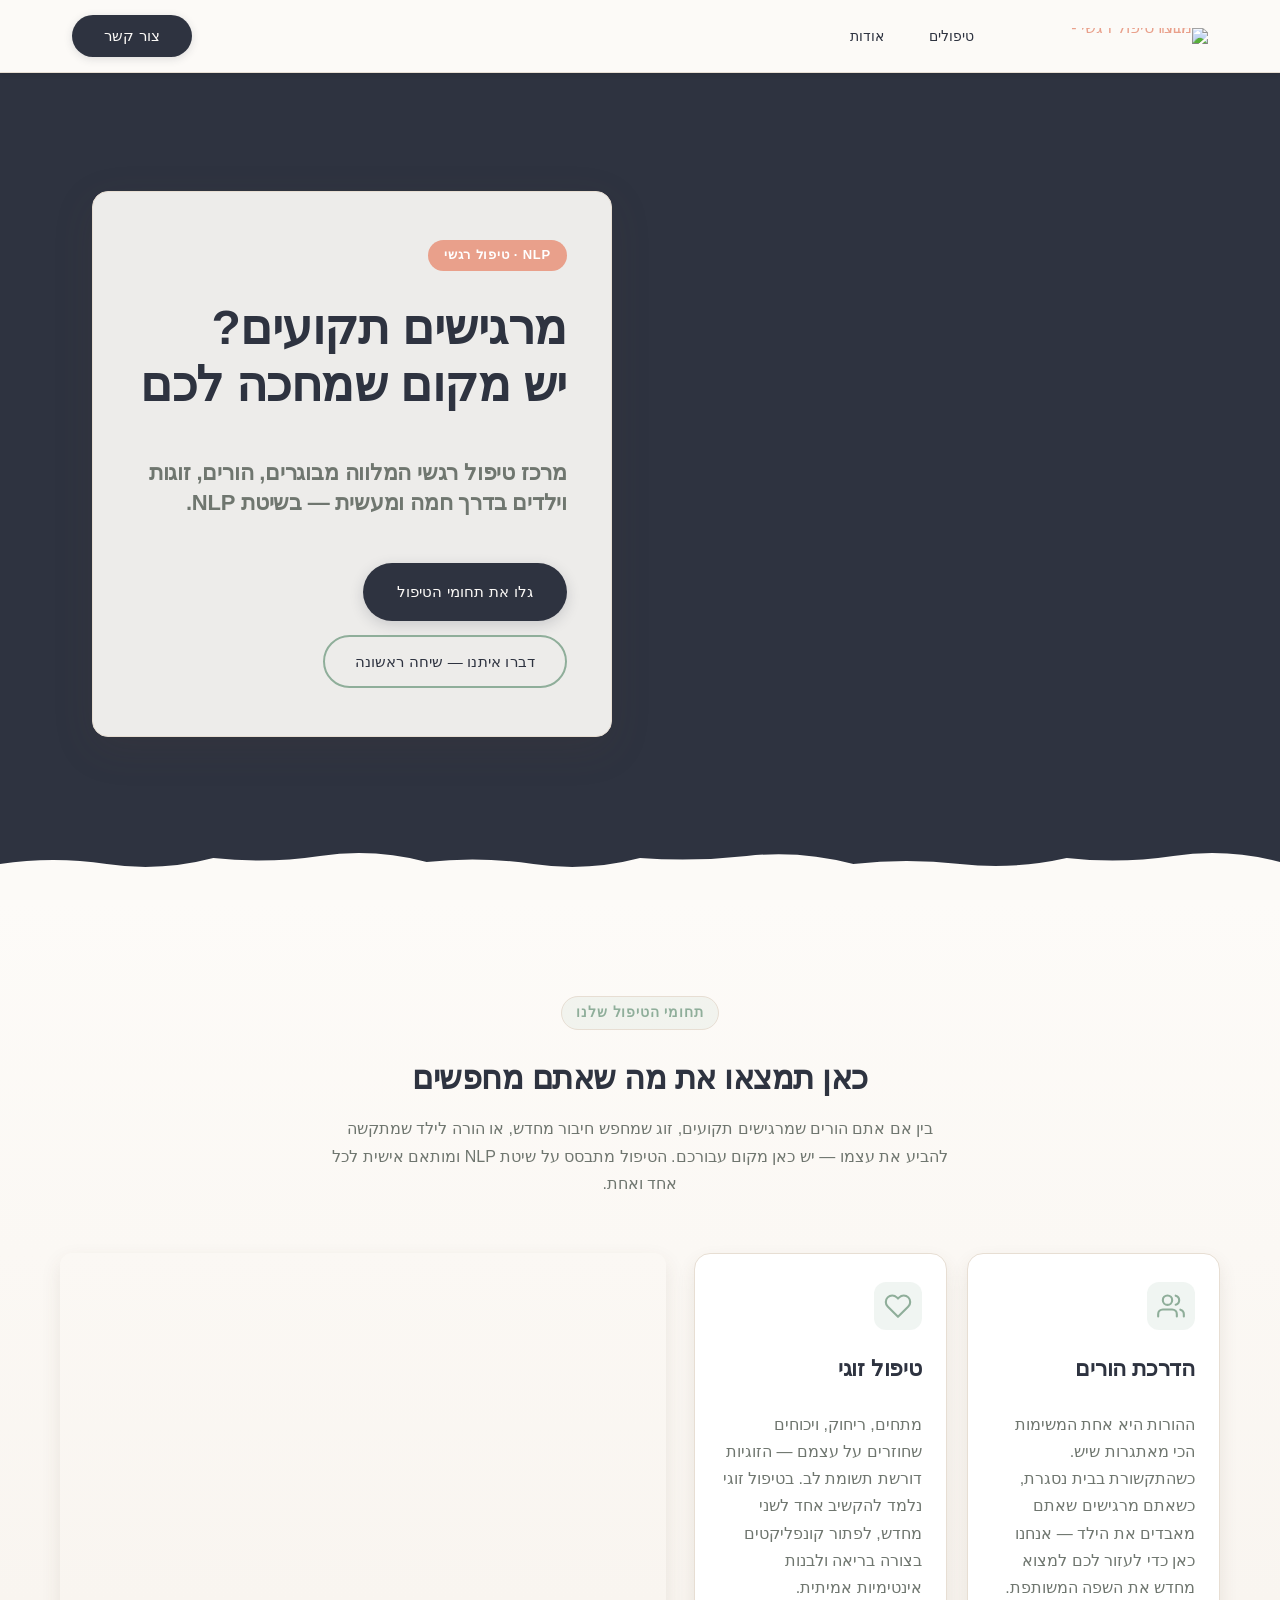
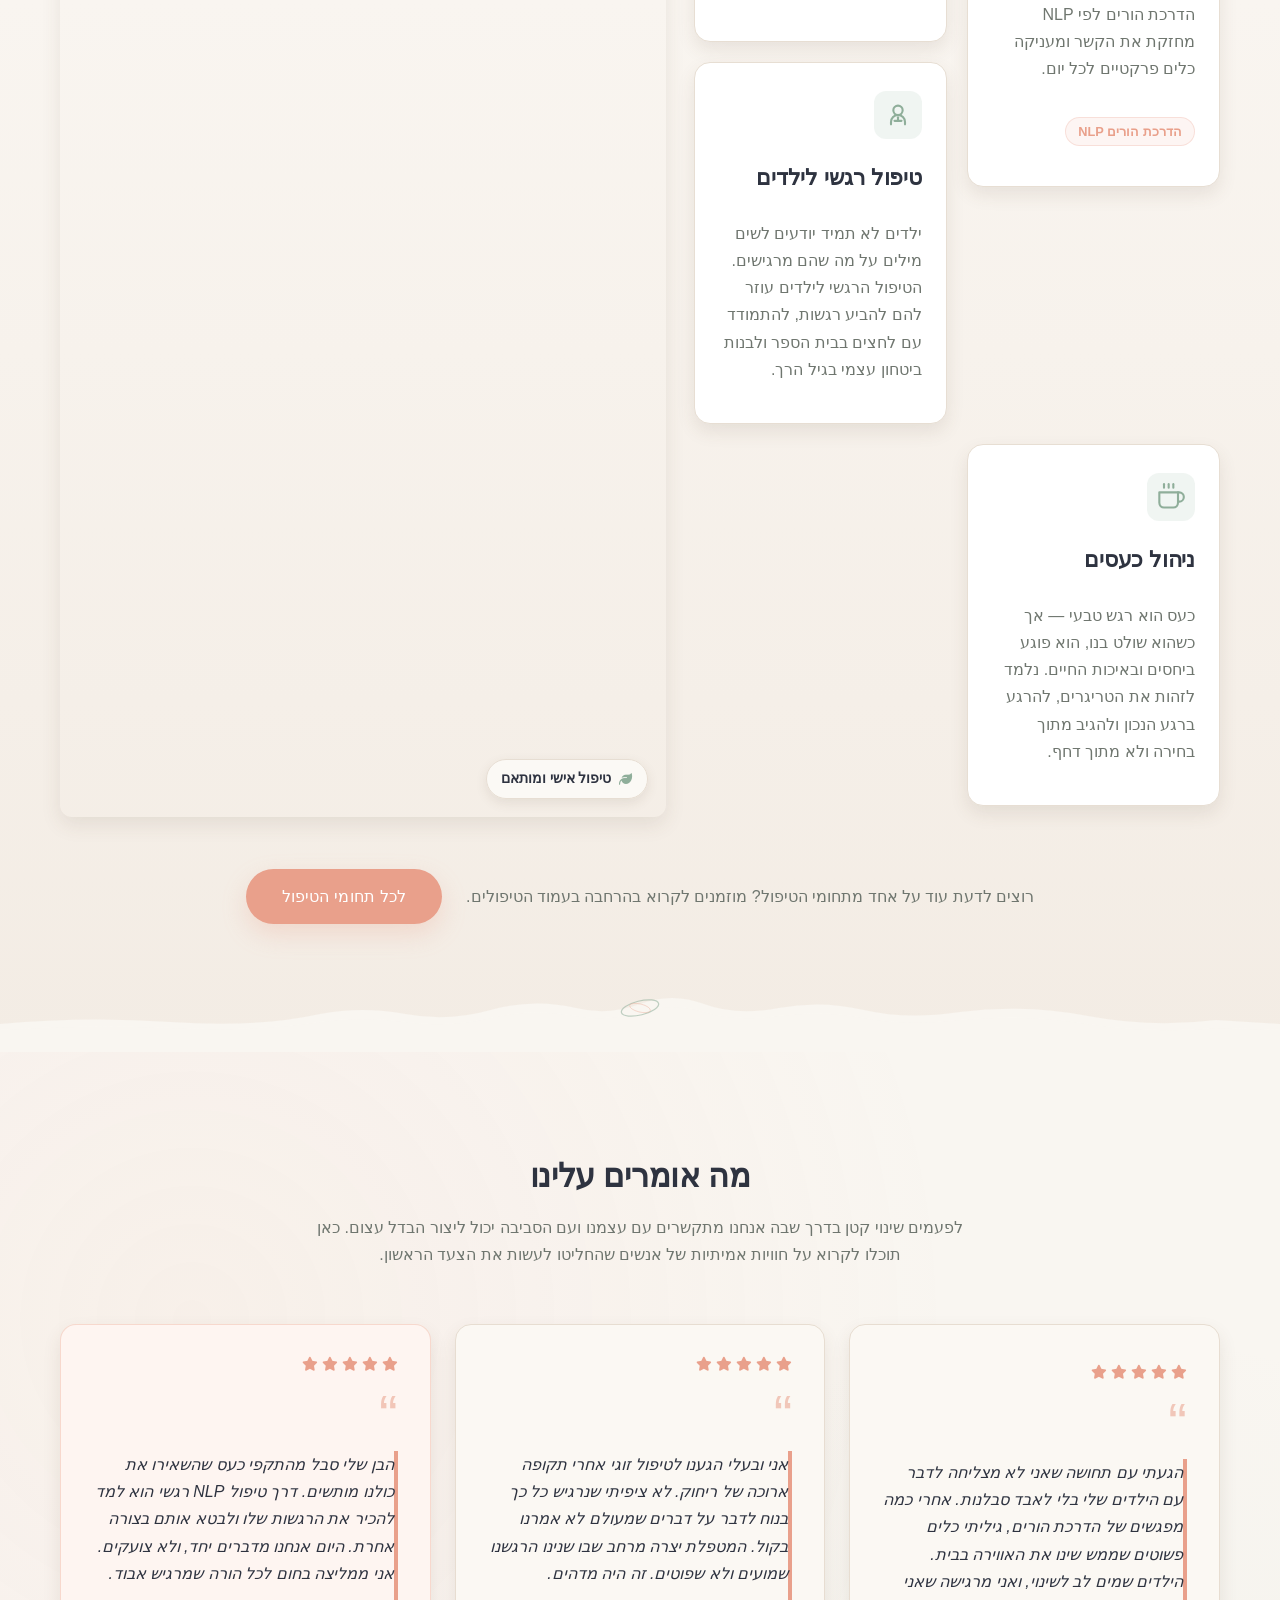
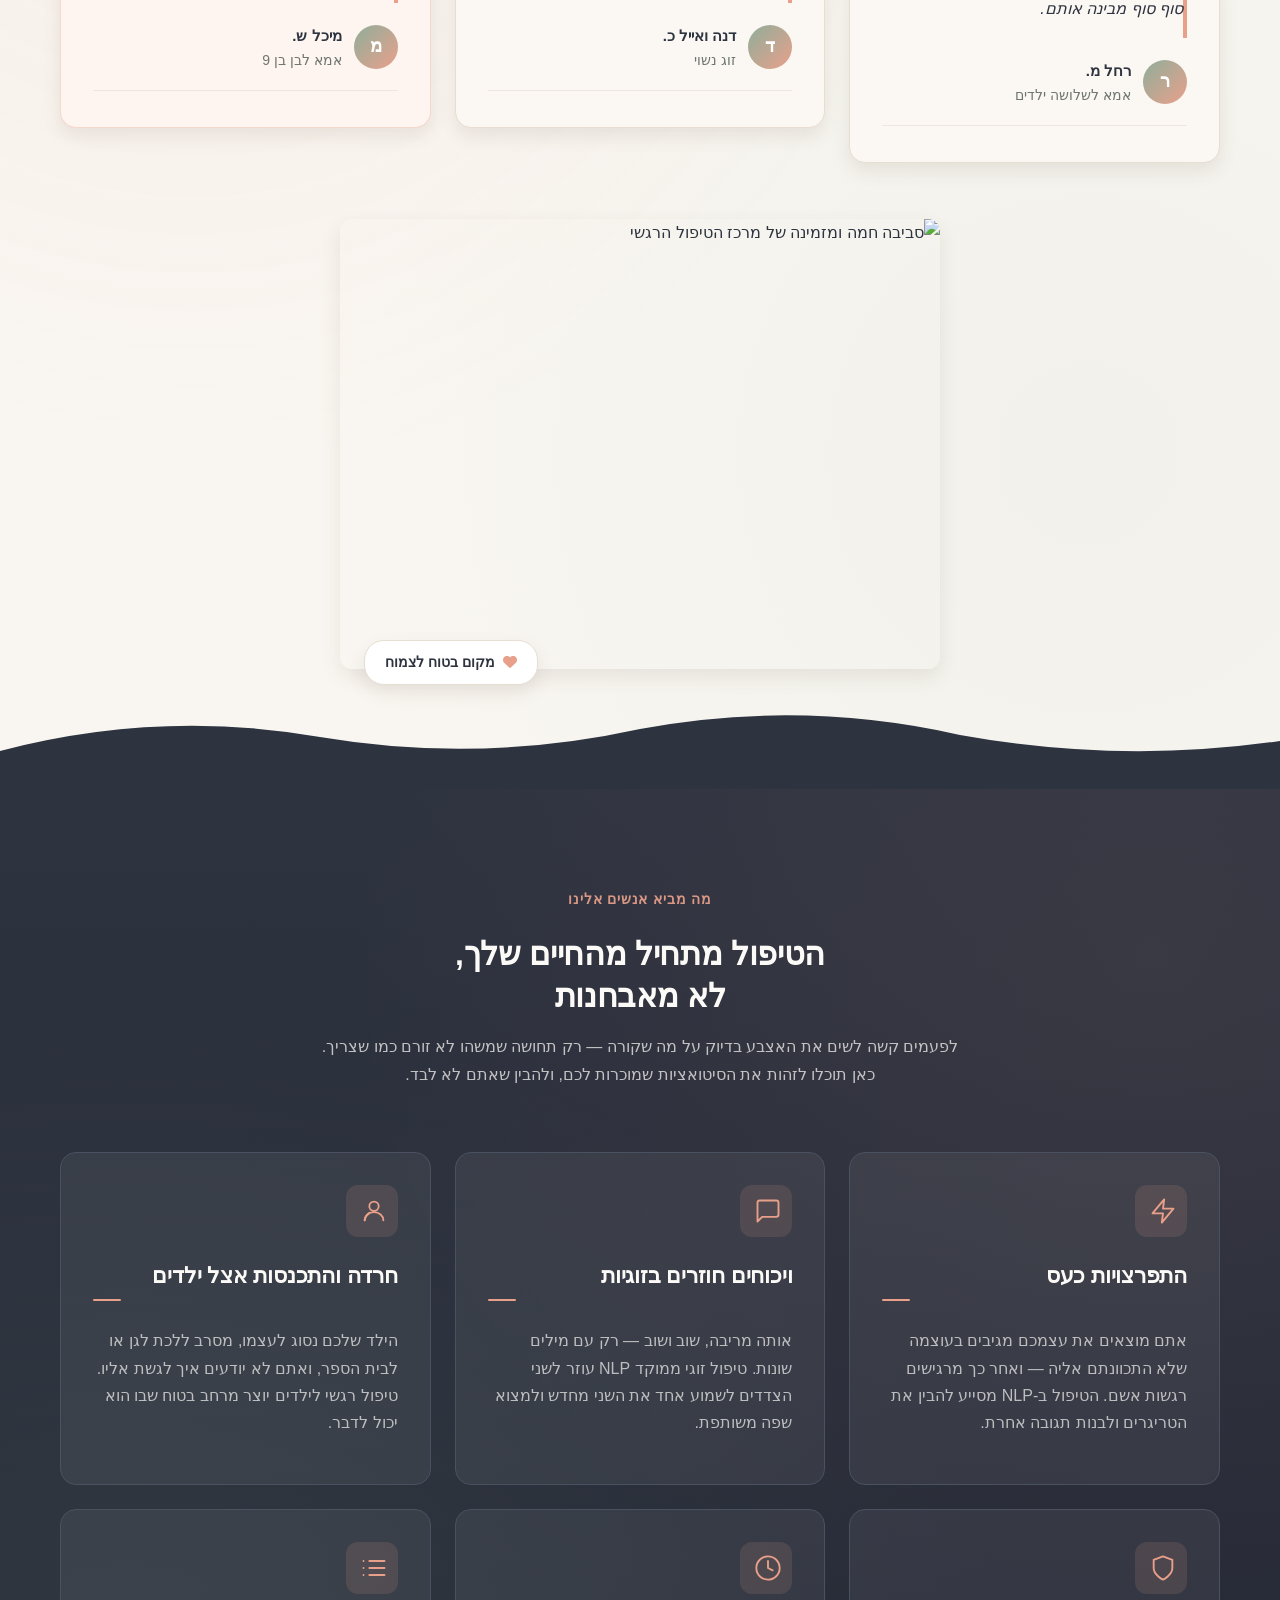
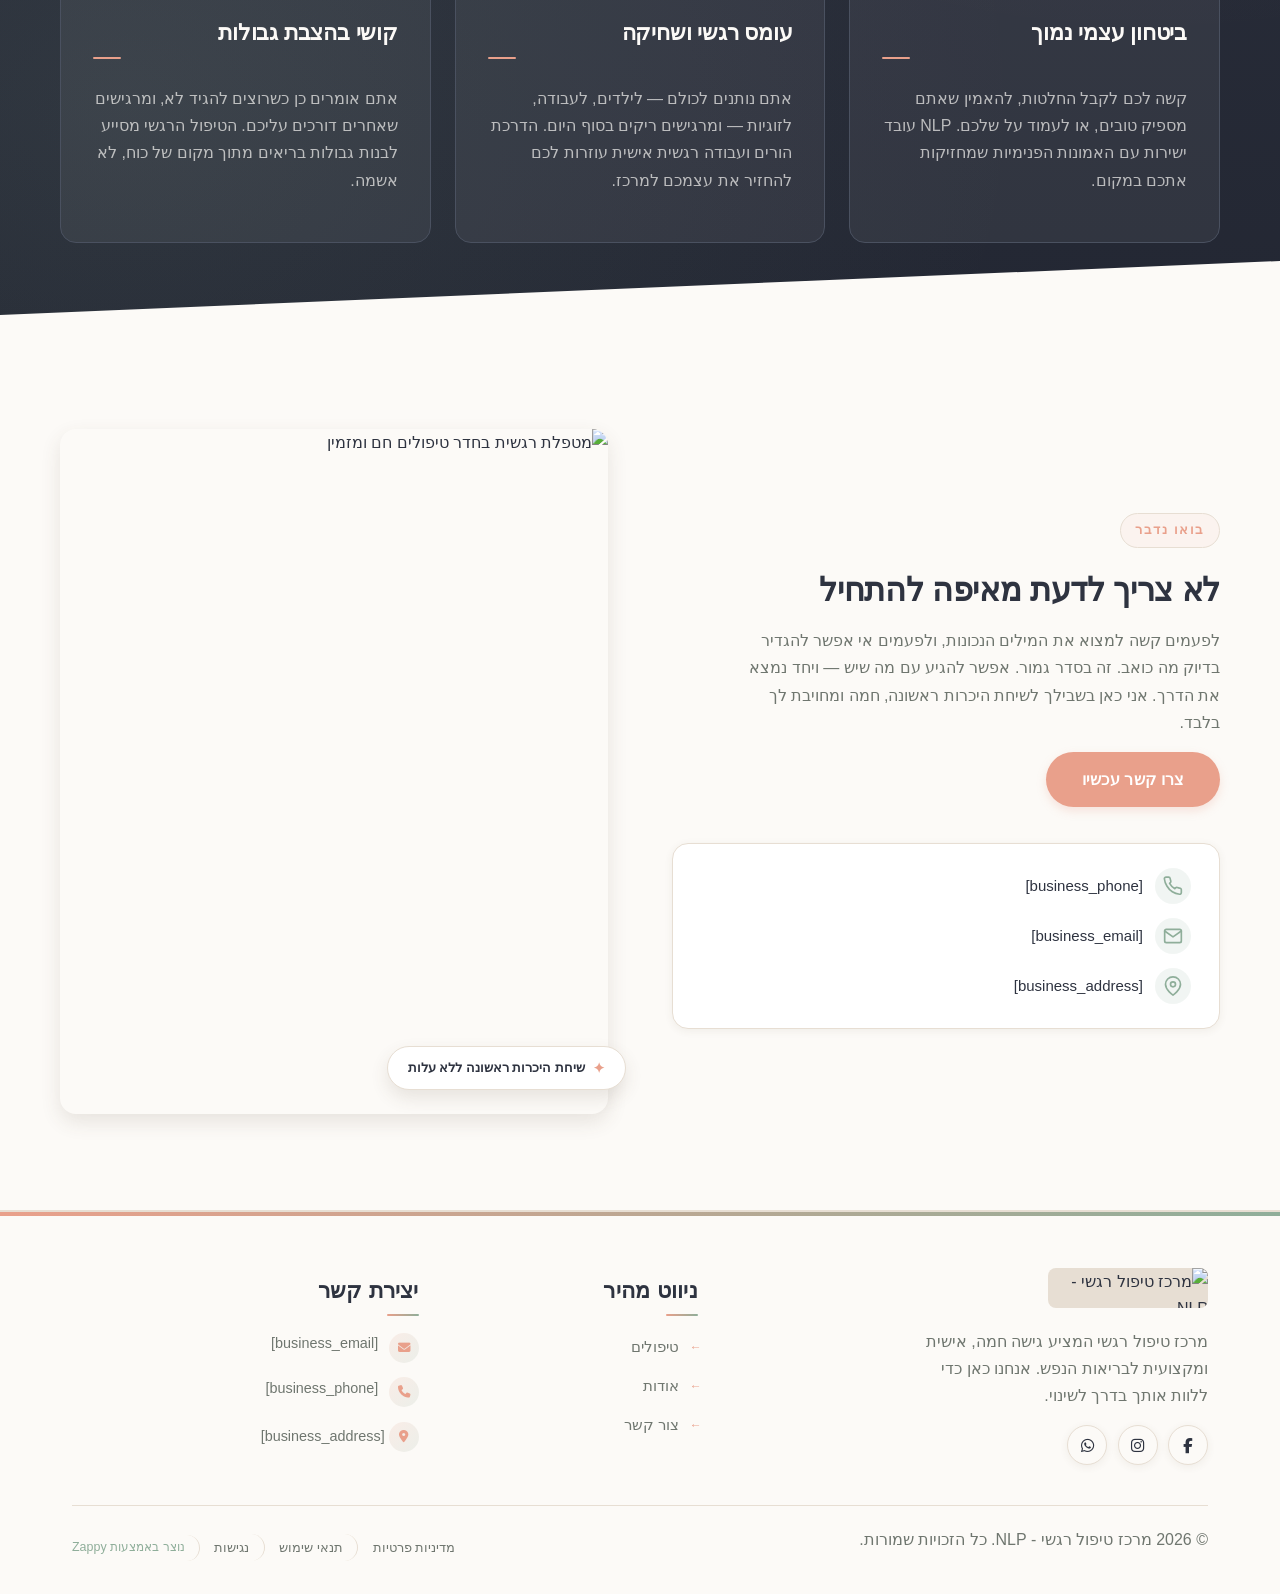
==== commit cec76ab4: "Background sync: Progressive GitHub Sync" ====
--- a/index.html
+++ b/index.html
@@ -813,45 +813,45 @@
   </div>
 </section>
 
-<section class="index-services-section" data-layout-spec="בית-services" dir="rtl">
+<section class="index-services-section" data-layout-spec="בית-services" dir="rtl" id="zappy-section-1">
   <div class="index-services-container">
 
     <!-- Section Intro -->
     <div class="index-services-intro">
-      <span class="index-services-label">תחומי הטיפול שלנו</span>
-      <h2 class="index-services-heading">כאן תמצאו את מה שאתם מחפשים</h2>
+      <p class="zappy-editable"><span class="index-services-label">תחומי הטיפול שלנו</span>
+      </p><h2 class="index-services-heading">כאן תמצאו את מה שאתם מחפשים</h2>
       <p class="index-services-subtext">בין אם אתם הורים שמרגישים תקועים, זוג שמחפש חיבור מחדש, או הורה לילד שמתקשה להביע את עצמו — יש כאן מקום עבורכם. הטיפול מתבסס על שיטת NLP ומותאם אישית לכל אחד ואחת.</p>
     </div>
 
     <!-- Editorial Grid -->
-    <div class="index-services-grid">
+    <div class="index-services-grid zappy-preserve-css-grid" data-zappy-grid-align="start" data-original-item-width="605" data-original-gap="28px" style="--zappy-grid-cols: 526.5px 605.484px; grid-template-columns: 526.5px 605.484px;" data-zappy-explicit-columns="true">
 
       <!-- Lifestyle Image Tile -->
-      <div class="index-services-image-tile">
-        <img data-placeholder="index-services-image-1" data-context="A warm, candid lifestyle photo for an emotional therapy NLP practice in Israel. A caring therapist sitting across from a parent and child in a softly lit, cozy therapy room with plants, warm lighting, and comfortable chairs. The mood is safe, nurturing and conversational — not clinical. Soft natural light, warm tones, genuine human connection visible." width="480" height="720" src="/assets/site-index-services-image-1.webp" alt="סביבה חמה ומזמינה בחדר הטיפולים" class="index-services-img">
+      <div class="index-services-image-tile" data-grid-item-index="0">
+        <div data-zappy-zoom-wrapper="true" data-element-id="img-1774710029691-6hn7y1gg3" data-element-type="image" data-zappy-zoom-wrapper-width="605px" data-zappy-zoom-wrapper-height="1164px" data-zappy-zoom-wrapper-width-mode="px" data-zappy-zoom-clip="true" data-zappy-wrapper-margins-applied="true" style="position: relative !important; overflow: hidden !important; width: 605px !important; max-width: 100% !important; margin-left: auto !important; margin-right: auto !important; height: 1164px !important; display: block !important;"><img data-placeholder="index-services-image-1" data-context="A warm, candid lifestyle photo for an emotional therapy NLP practice in Israel. A caring therapist sitting across from a parent and child in a softly lit, cozy therapy room with plants, warm lighting, and comfortable chairs. The mood is safe, nurturing and conversational — not clinical. Soft natural light, warm tones, genuine human connection visible." width="480" height="720" src="/assets/site-index-services-image-1-1774710258840-ankqrf.webp?v=1774710260753" alt="סביבה חמה ומזמינה בחדר הטיפולים" class="index-services-img zappy-editable-image" data-element-type="image" data-element-id="img-1774710029691-6hn7y1gg3" data-resize-handler-attached="true" data-original-position="static" style="position: absolute !important; object-position: 50% 50%; margin-top: 0px !important; margin-bottom: 0px !important; left: -72.2999% !important; top: -0.27% !important; width: 195.131% !important; height: 101.5% !important; max-width: none !important; max-height: none !important; display: block; object-fit: cover;" data-zappy-zoom="1.015" data-zappy-original-width="605.46875" data-zappy-original-height="1164"></div>
         <div class="index-services-img-badge">
-          <span class="index-services-badge-icon"><i class="fa fa-leaf"></i></span>
+          <span class="index-services-badge-icon"><i class="fa fa-leaf" data-element-type="icon" data-element-id="icon-1774710029688-m4evo49id" data-icon-type="fontawesome" style="pointer-events: auto; cursor: pointer;"></i></span>
           <span>טיפול אישי ומותאם</span>
         </div>
       </div>
 
       <!-- Cards Grid 2x2 -->
-      <div class="index-services-cards">
+      <div class="index-services-cards zappy-preserve-css-grid zappy-grid-item-nested-grid zappy-grid-item-no-stretch" id="zappy-auto-grid-1774710029739-3fx47g" data-zappy-auto-grid="true" data-zappy-grid-align="start" data-original-item-width="253" data-original-gap="20px" style="--zappy-grid-cols: 253.25px 253.25px; grid-template-columns: 253.25px 253.25px;" data-grid-item-index="1" data-zappy-explicit-columns="true">
 
         <!-- Card 1: Parental Guidance (slightly taller) -->
-        <article class="index-services-card index-services-card--tall">
+        <article class="index-services-card index-services-card--tall" data-grid-item-index="0">
           <div class="index-services-card-icon">
             <svg data-element-type="icon" data-icon-type="svg" xmlns="http://www.w3.org/2000/svg" width="28" height="28" viewBox="0 0 24 24" fill="none" stroke="currentColor" stroke-width="1.8" stroke-linecap="round" stroke-linejoin="round" aria-hidden="true"><path d="M17 21v-2a4 4 0 0 0-4-4H5a4 4 0 0 0-4 4v2"></path><circle cx="9" cy="7" r="4"></circle><path d="M23 21v-2a4 4 0 0 0-3-3.87"></path><path d="M16 3.13a4 4 0 0 1 0 7.75"></path></svg>
           </div>
           <div class="index-services-card-content">
             <h3>הדרכת הורים</h3>
             <p>ההורות היא אחת המשימות הכי מאתגרות שיש. כשהתקשורת בבית נסגרת, כשאתם מרגישים שאתם מאבדים את הילד — אנחנו כאן כדי לעזור לכם למצוא מחדש את השפה המשותפת. הדרכת הורים לפי NLP מחזקת את הקשר ומעניקה כלים פרקטיים לכל יום.</p>
-            <span class="index-services-card-tag">הדרכת הורים NLP</span>
-          </div>
+            <p class="zappy-editable"><span class="index-services-card-tag">הדרכת הורים NLP</span>
+          </p></div>
         </article>
 
         <!-- Card 2: Couples Therapy -->
-        <article class="index-services-card">
+        <article class="index-services-card" data-grid-item-index="1">
           <div class="index-services-card-icon">
             <svg data-element-type="icon" data-icon-type="svg" xmlns="http://www.w3.org/2000/svg" width="28" height="28" viewBox="0 0 24 24" fill="none" stroke="currentColor" stroke-width="1.8" stroke-linecap="round" stroke-linejoin="round" aria-hidden="true"><path d="M20.84 4.61a5.5 5.5 0 0 0-7.78 0L12 5.67l-1.06-1.06a5.5 5.5 0 0 0-7.78 7.78l1.06 1.06L12 21.23l7.78-7.78 1.06-1.06a5.5 5.5 0 0 0 0-7.78z"></path></svg>
           </div>
@@ -862,7 +862,7 @@
         </article>
 
         <!-- Card 3: Emotional Therapy for Children -->
-        <article class="index-services-card">
+        <article class="index-services-card" data-grid-item-index="2">
           <div class="index-services-card-icon">
             <svg data-element-type="icon" data-icon-type="svg" xmlns="http://www.w3.org/2000/svg" width="28" height="28" viewBox="0 0 24 24" fill="none" stroke="currentColor" stroke-width="1.8" stroke-linecap="round" stroke-linejoin="round" aria-hidden="true"><circle cx="12" cy="8" r="4"></circle><path d="M6 20v-2a6 6 0 0 1 12 0v2"></path><path d="M12 14v2"></path><path d="M9 17h6"></path></svg>
           </div>
@@ -873,7 +873,7 @@
         </article>
 
         <!-- Card 4: Anger Management -->
-        <article class="index-services-card">
+        <article class="index-services-card" data-grid-item-index="3">
           <div class="index-services-card-icon">
             <svg data-element-type="icon" data-icon-type="svg" xmlns="http://www.w3.org/2000/svg" width="28" height="28" viewBox="0 0 24 24" fill="none" stroke="currentColor" stroke-width="1.8" stroke-linecap="round" stroke-linejoin="round" aria-hidden="true"><path d="M18 8h1a4 4 0 0 1 0 8h-1"></path><path d="M2 8h16v9a4 4 0 0 1-4 4H6a4 4 0 0 1-4-4V8z"></path><line x1="6" y1="1" x2="6" y2="4"></line><line x1="10" y1="1" x2="10" y2="4"></line><line x1="14" y1="1" x2="14" y2="4"></line></svg>
           </div>
@@ -892,8 +892,8 @@
     <!-- CTA Row -->
     <div class="index-services-cta-row">
       <p class="index-services-cta-text">רוצים לדעת עוד על אחד מתחומי הטיפול? מוזמנים לקרוא בהרחבה בעמוד הטיפולים.</p>
-      <a href="/services" class="index-services-btn-primary">לכל תחומי הטיפול</a>
-    </div>
+      <p class="zappy-editable"><a href="/services" class="index-services-btn-primary" data-element-type="button" data-element-id="btn-1774710029679-q4trj6f8v" data-native-element="true">לכל תחומי הטיפול</a>
+    </p></div>
 
   </div>
 
@@ -1366,5 +1366,33 @@
       window.addEventListener('resize', function() { clearTimeout(window._mlrt); window._mlrt = setTimeout(initMobileLangMenu, 250); });
     })();
     </script>
+
+    <script>
+    (function(){
+      if(window.innerWidth>768)return;
+      function fixZW(){
+        document.querySelectorAll('[data-zappy-zoom-wrapper="true"]').forEach(function(w){
+          var cw=w.style.getPropertyValue('width');
+          if(!cw||cw==='100%')return;
+          w.style.setProperty('width','100%','important');
+          w.style.setProperty('max-width','100%','important');
+          w.style.setProperty('height','auto','important');
+          var img=w.querySelector('img');
+          if(img){
+            img.style.setProperty('position','relative','important');
+            img.style.setProperty('width','100%','important');
+            img.style.setProperty('height','auto','important');
+            img.style.setProperty('max-width','100%','important');
+            img.style.setProperty('max-height','400px','important');
+            img.style.setProperty('object-fit','cover','important');
+            img.style.setProperty('left','0','important');
+            img.style.setProperty('top','0','important');
+          }
+        });
+      }
+      if(document.readyState==='loading')document.addEventListener('DOMContentLoaded',fixZW);
+      else setTimeout(fixZW,50);
+    })();
+    </script>
 </body>
 </html>
